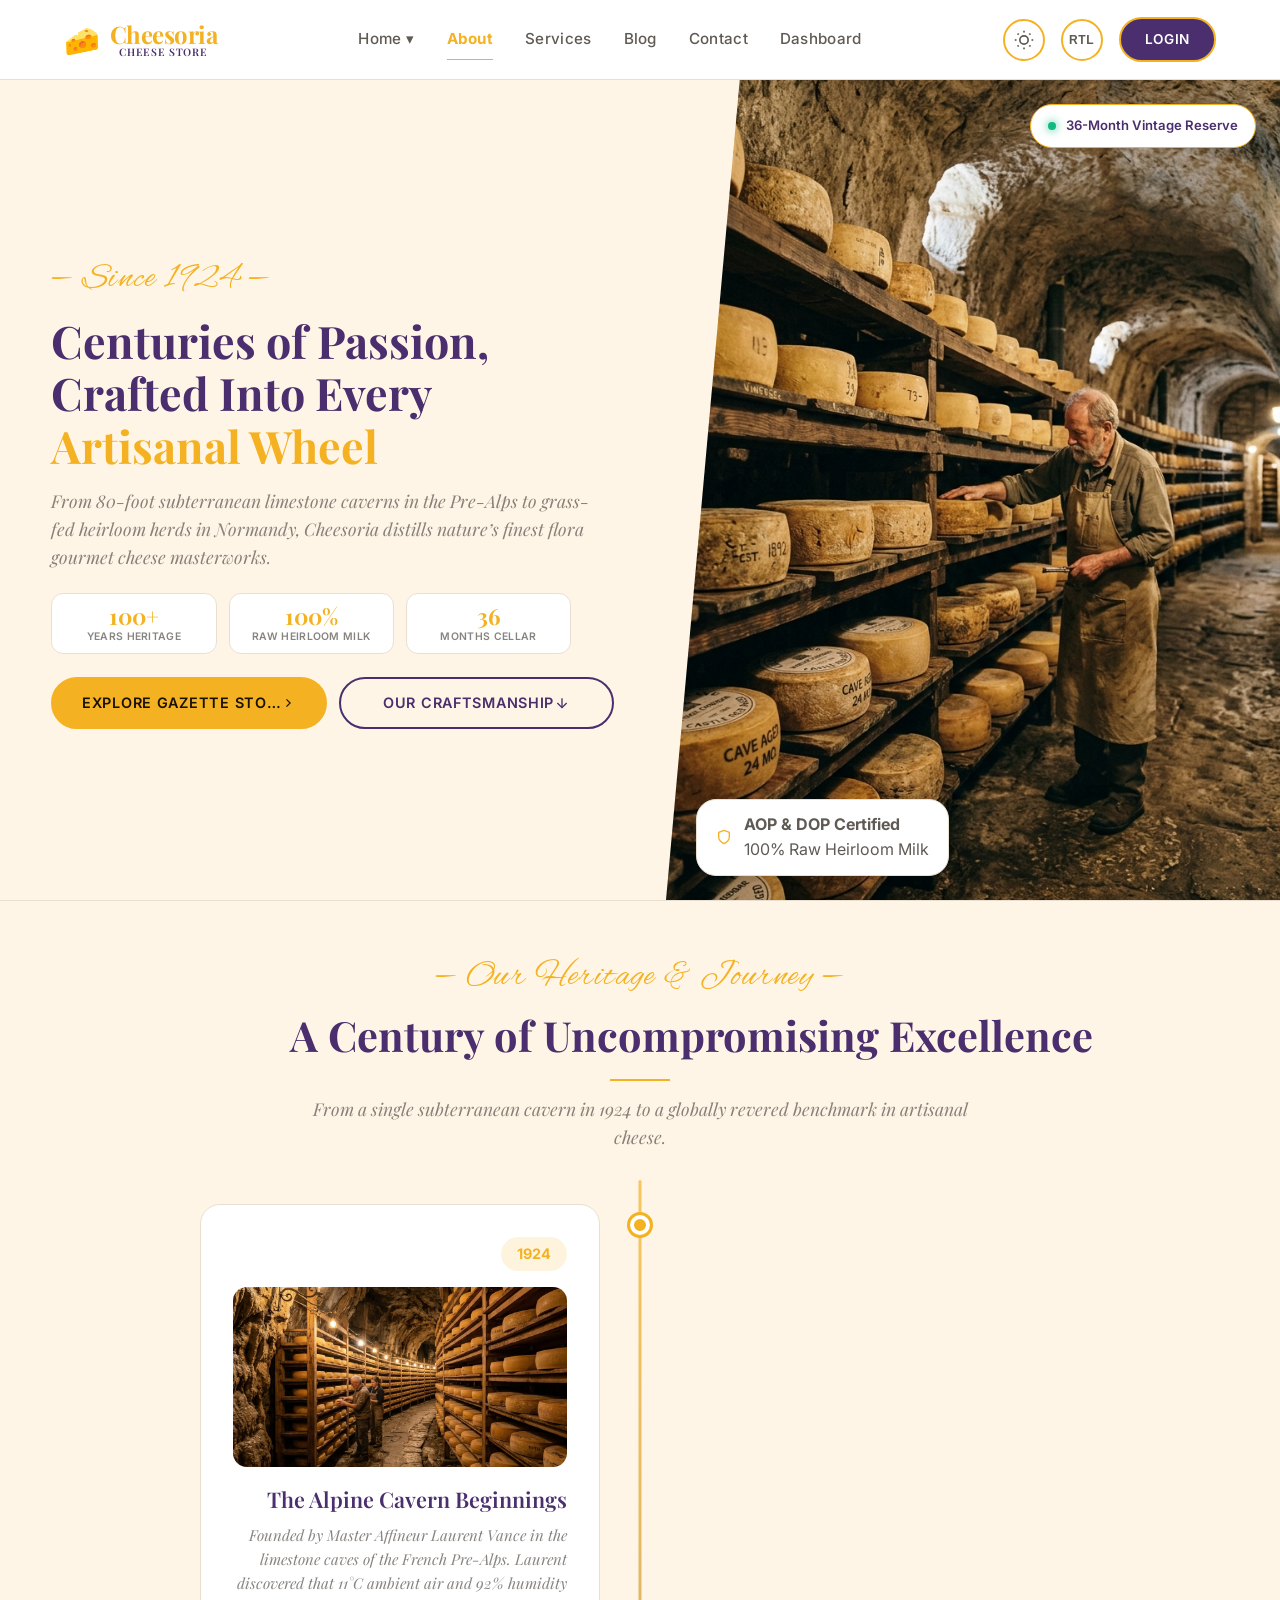
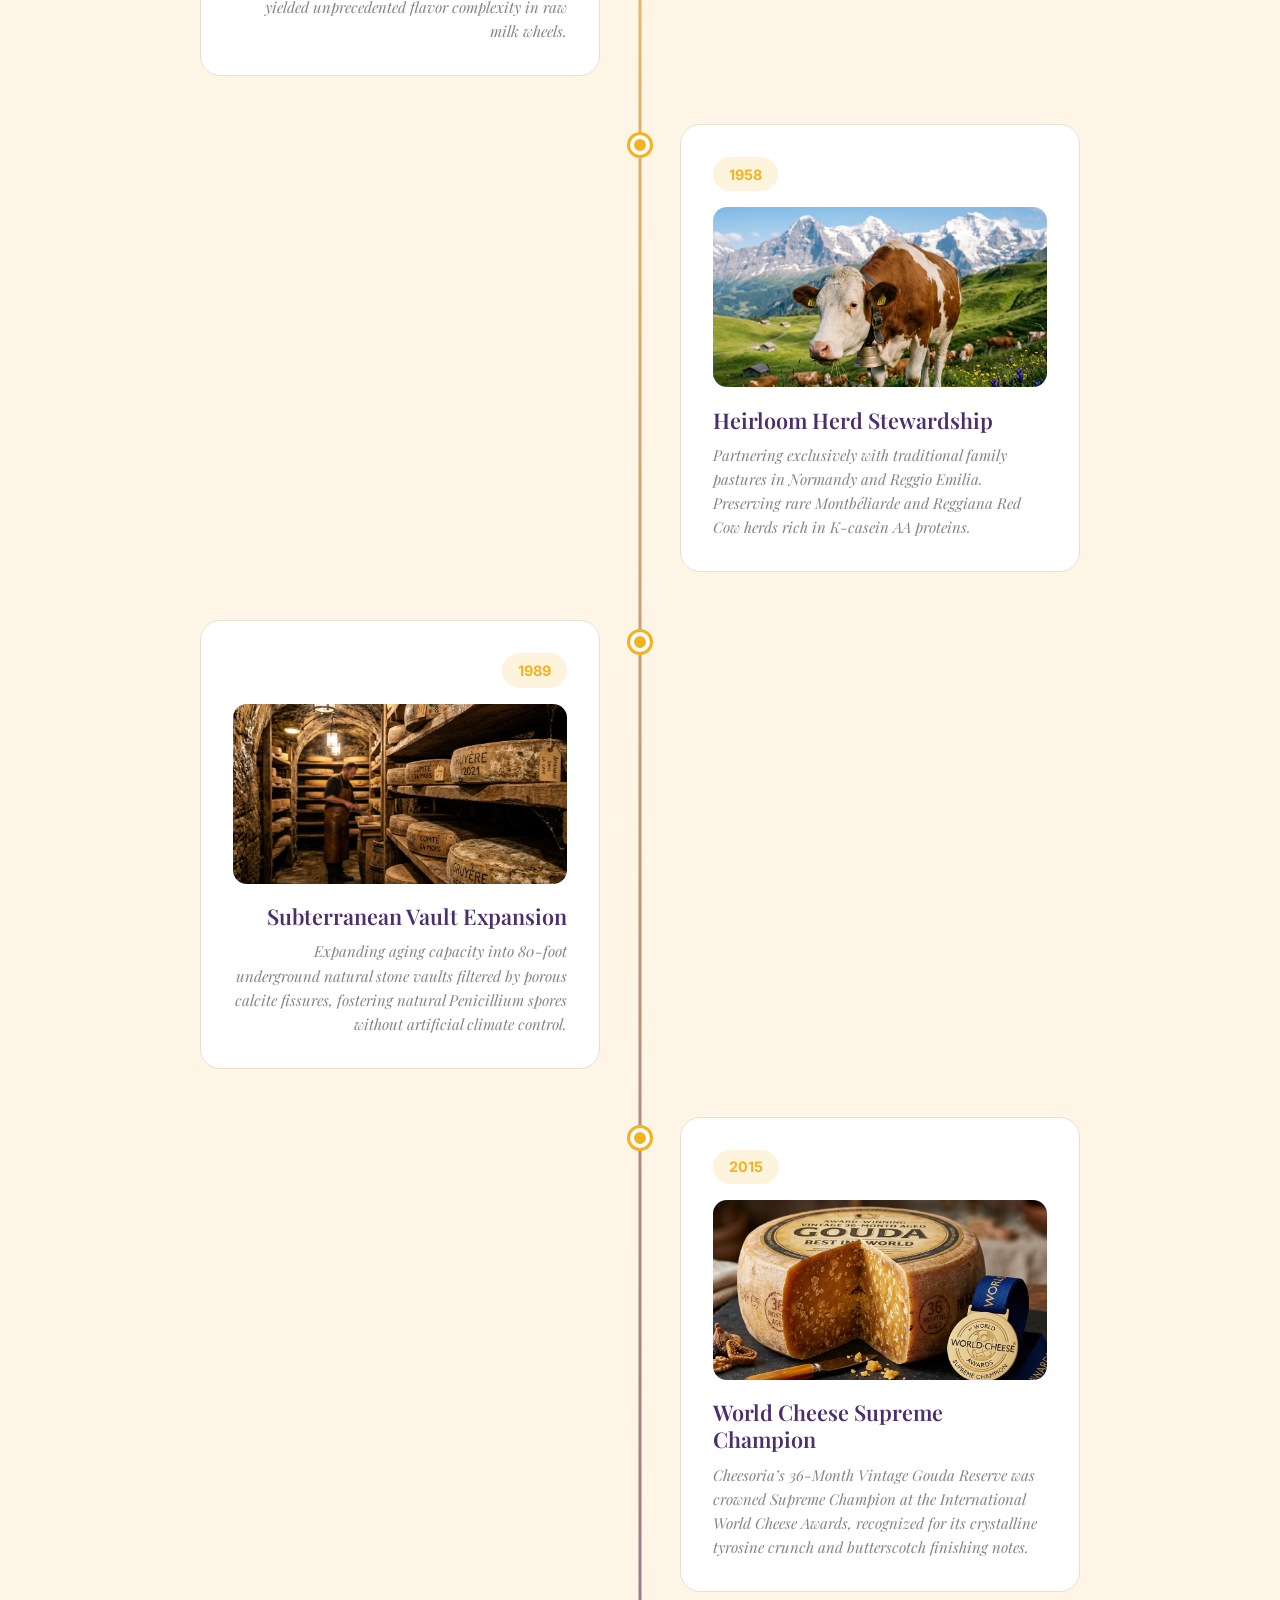
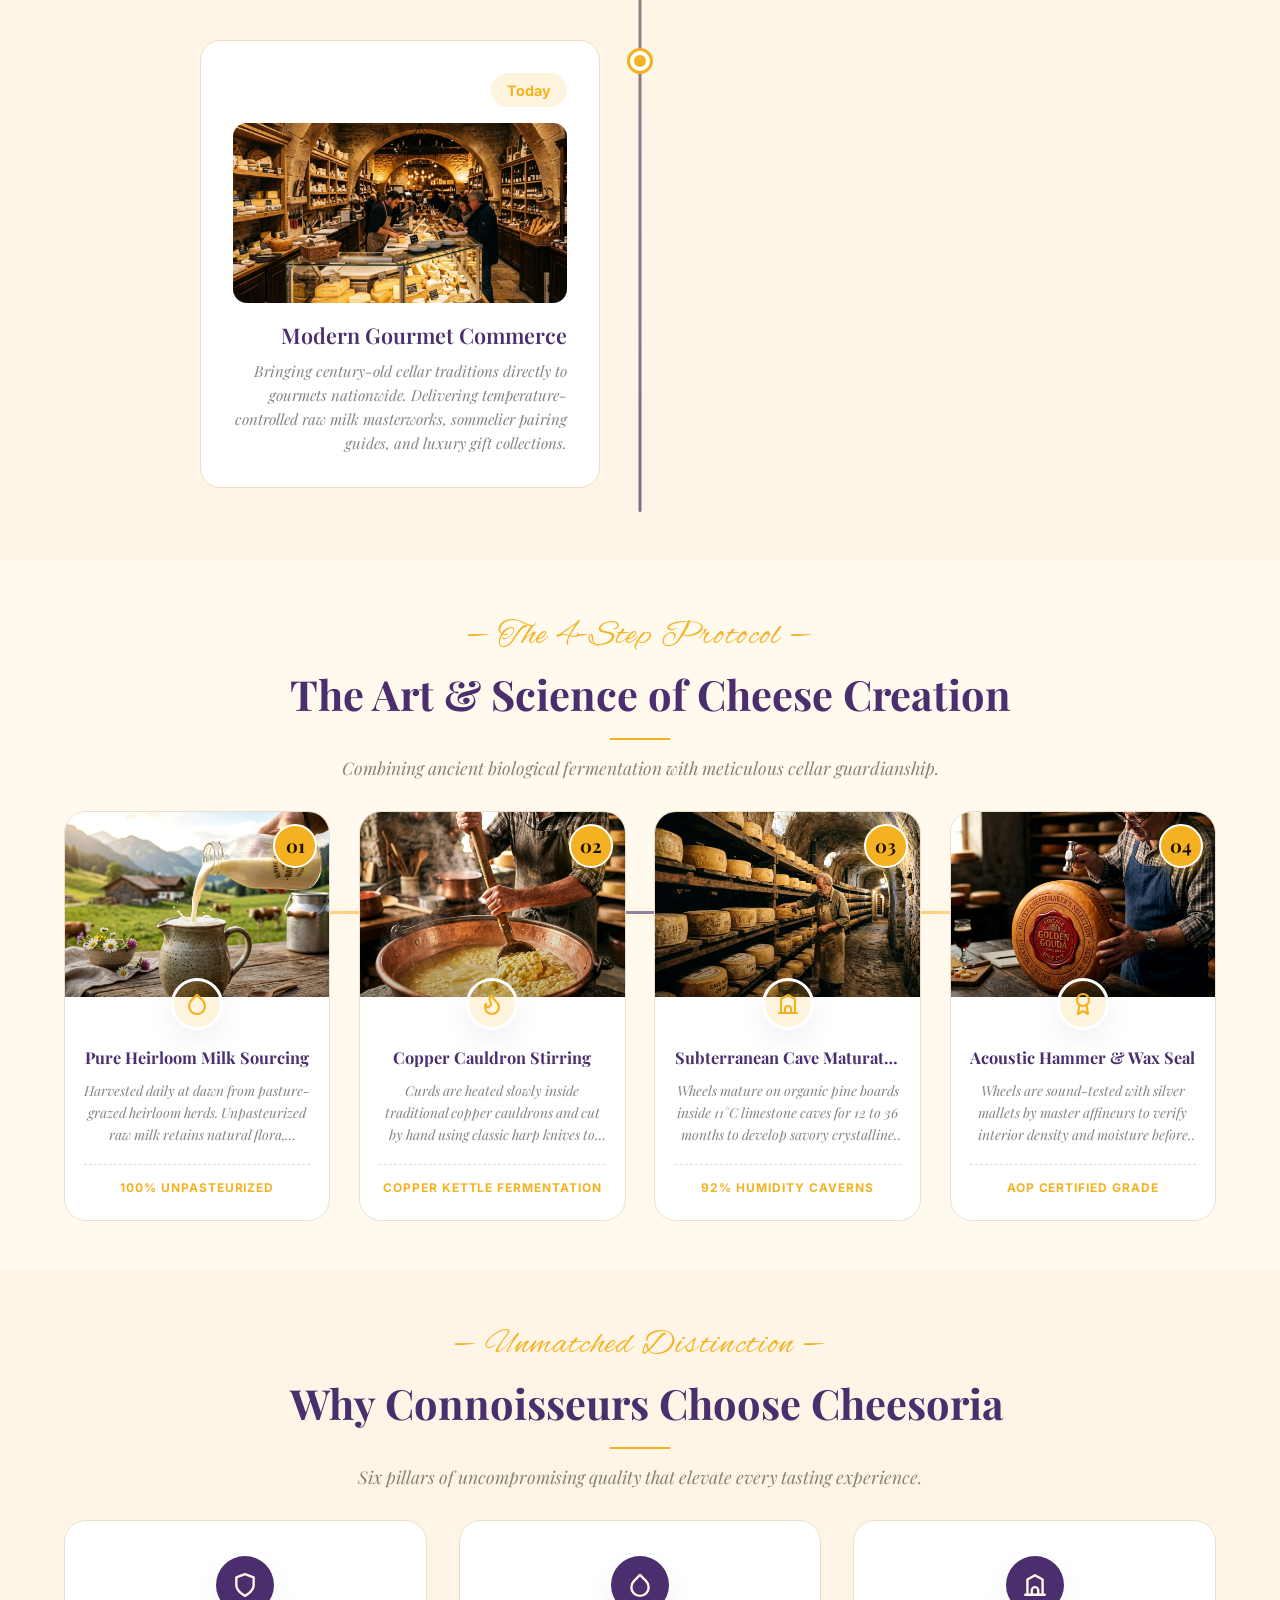
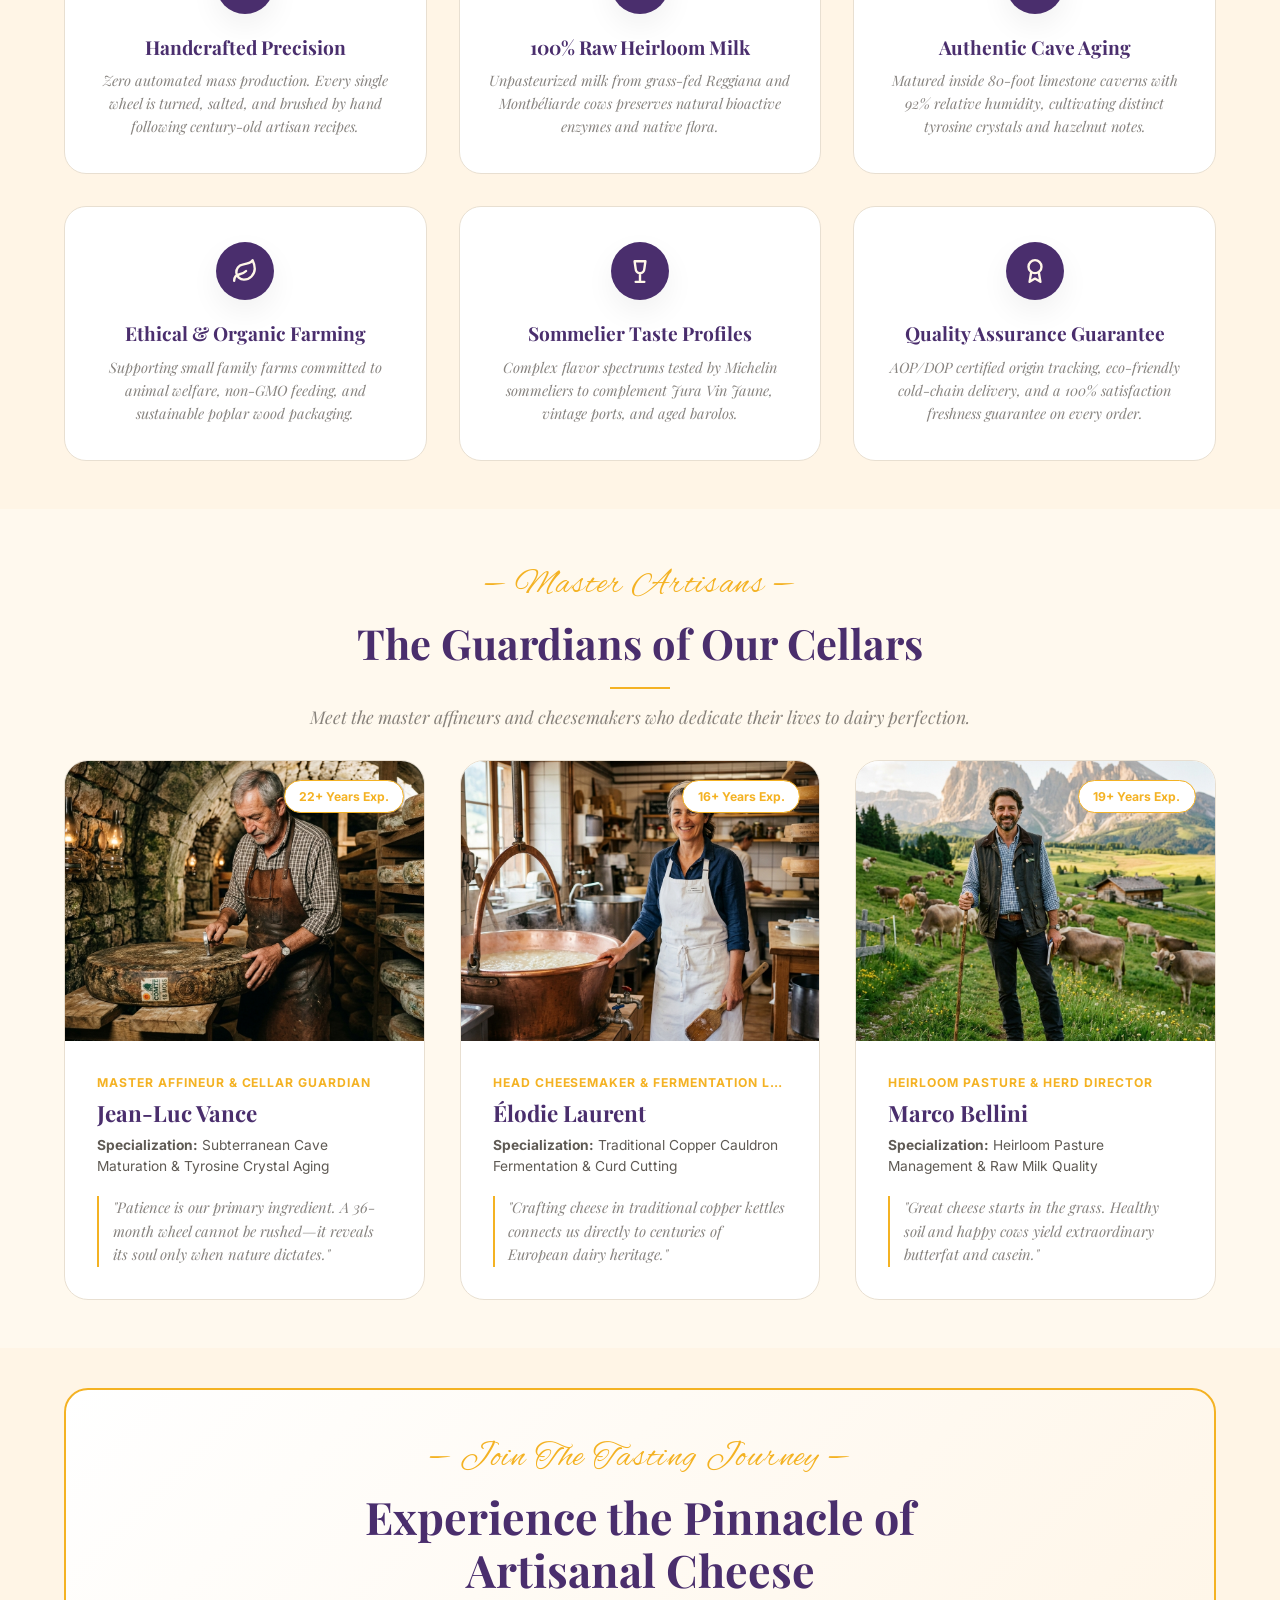
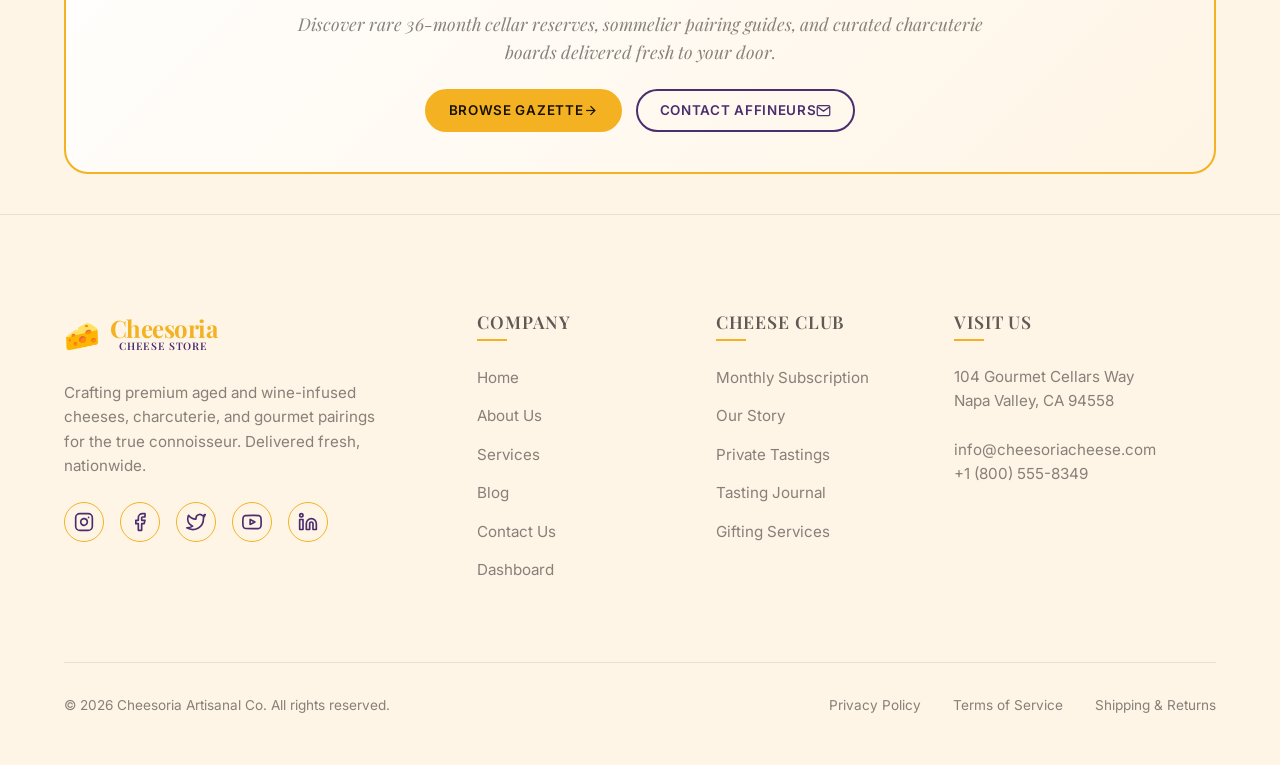
==== about.html @ 55dd82db "update" ====
<!DOCTYPE html>
<html lang="en" dir="ltr" data-theme="light">
<head>
  <meta charset="UTF-8">
  <meta name="viewport" content="width=device-width, initial-scale=1.0">
  <title>About Us | Cheesoria Artisanal Cheese Boutique</title>
  <meta name="description" content="Discover the story, craftsmanship, subterranean cave aging science, and master cheesemakers behind Cheesoria's luxury raw milk cheeses since 1924.">
  
  <!-- Favicon -->
  <link rel="icon" type="image/svg+xml" href="favicon.svg">
  
  <!-- Core Google Fonts -->
  <link rel="preconnect" href="https://fonts.googleapis.com">
  <link rel="preconnect" href="https://fonts.gstatic.com" crossorigin>
  <link href="https://fonts.googleapis.com/css2?family=Alex+Brush&family=Inter:wght@300;400;500;600;700&family=Playfair+Display:ital,wght@0,400;0,600;0,700;1,400&display=swap" rel="stylesheet">
  
  <!-- CSS Stylesheets -->
  <link rel="stylesheet" href="css/global.css?v=29">
  <link rel="stylesheet" href="css/navbar.css?v=29">
  <link rel="stylesheet" href="css/footer.css?v=29">
  <link rel="stylesheet" href="css/index.css?v=29">
  <link rel="stylesheet" href="css/about.css?v=29">
</head>
<body class="about-page-body">

  <!-- Sticky Glassmorphic Navbar Component (Loaded dynamically via js/app.js) -->
  <div id="navbar"></div>

  <main class="about-main-wrapper">

    <!-- ==========================================================================
         SECTION 1: HERO — Split Layout with Slanted Visual Showcase (Matching Blog & Contact Page Slant)
         ========================================================================== -->
    <section id="about-hero" class="about-hero-section">
      <div class="about-hero-grid">

        <!-- Left Side: Content & Brand Story -->
        <div class="about-hero-left scroll-reveal">
          <span class="script-badge">— Since 1924 —</span>
          <h1 class="about-hero-title">
            Centuries of Passion, Crafted Into Every <span class="highlight-gold">Artisanal Wheel</span>
          </h1>
          <p class="about-hero-narrative">
            From 80-foot subterranean limestone caverns in the Pre-Alps to grass-fed heirloom herds in Normandy, Cheesoria distills nature’s finest flora gourmet cheese masterworks.
          </p>

          <!-- Quick Stats Grid -->
          <div class="hero-stats-row">
            <div class="hero-stat-card glass-card">
              <span class="hero-stat-number">100+</span>
              <span class="hero-stat-label">Years Heritage</span>
            </div>
            <div class="hero-stat-card glass-card">
              <span class="hero-stat-number">100%</span>
              <span class="hero-stat-label">Raw Heirloom Milk</span>
            </div>
            <div class="hero-stat-card glass-card">
              <span class="hero-stat-number">36</span>
              <span class="hero-stat-label">Months Cellar</span>
            </div>
          </div>

          <!-- CTA Button Group -->
          <div class="hero-cta-group">
            <a href="blog.html" class="btn btn-primary">
              <span>Explore Gazette Stories</span>
              <svg width="16" height="16" viewBox="0 0 24 24" fill="none" stroke="currentColor" stroke-width="2"><polyline points="9 18 15 12 9 6"/></svg>
            </a>
            <a href="#craftsmanship" class="btn btn-secondary">
              <span>Our Craftsmanship</span>
              <svg width="16" height="16" viewBox="0 0 24 24" fill="none" stroke="currentColor" stroke-width="2"><line x1="12" y1="5" x2="12" y2="19"/><polyline points="19 12 12 19 5 12"/></svg>
            </a>
          </div>
        </div>

        <!-- Right Side: Slanted Visual Showcase (Matching Blog Page Slanted Look) -->
        <div class="about-hero-right scroll-reveal delay-2">
          <div class="slanted-image-wrapper">
            <div class="slanted-image-card">
              <img src="assets/cave_maturation_cellar.png" alt="Subterranean limestone cave maturation cellar" class="hero-children-img">
              <div class="slanted-overlay"></div>
              
              <!-- Floating Glass Badges on Image -->
              <div class="floating-badge badge-top-right glass-card">
                <span class="badge-dot"></span>
                <span>36-Month Vintage Reserve</span>
              </div>

              <div class="floating-badge badge-bottom-left glass-card">
                <span class="badge-icon">
                  <svg width="16" height="16" viewBox="0 0 24 24" fill="none" stroke="var(--primary)" stroke-width="2" stroke-linecap="round" stroke-linejoin="round">
                    <path d="M12 22s8-4 8-10V5l-8-3-8 3v7c0 6 8 10 8 10z"/>
                  </svg>
                </span>
                <div>
                  <strong>AOP &amp; DOP Certified</strong>
                  <p>100% Raw Heirloom Milk</p>
                </div>
              </div>

            </div>
          </div>
        </div>

      </div>
    </section>

    <!-- ==========================================================================
         SECTION 2: OUR STORY — Premium Timeline of Cheesoria's Journey
         ========================================================================== -->
    <section id="our-story" class="our-story-section section-primary-bg">
      <div class="container">
        
        <div class="section-header">
          <span class="badge">— Our Heritage &amp; Journey —</span>
          <h2>A Century of Uncompromising Excellence</h2>
          <p>From a single subterranean cavern in 1924 to a globally revered benchmark in artisanal cheese.</p>
        </div>

        <div class="story-timeline-wrapper">
          <div class="timeline-line"></div>

          <!-- Timeline Milestone 1 -->
          <div class="timeline-item timeline-left">
            <div class="timeline-dot"></div>
            <div class="timeline-card glass-card">
              <div class="timeline-year-badge">1924</div>
              <div class="timeline-img-wrap">
                <img src="assets/cave_maturation_vault.png" alt="1924 Alpine Cavern Beginnings" class="timeline-img">
              </div>
              <h3 class="timeline-title">The Alpine Cavern Beginnings</h3>
              <p class="timeline-desc">
                Founded by Master Affineur Laurent Vance in the limestone caves of the French Pre-Alps. Laurent discovered that 11°C ambient air and 92% humidity yielded unprecedented flavor complexity in raw milk wheels.
              </p>
            </div>
          </div>

          <!-- Timeline Milestone 2 -->
          <div class="timeline-item timeline-right">
            <div class="timeline-dot"></div>
            <div class="timeline-card glass-card">
              <div class="timeline-year-badge">1958</div>
              <div class="timeline-img-wrap">
                <img src="assets/alpine_cows_grazing.png" alt="1958 Heirloom Herd Stewardship" class="timeline-img">
              </div>
              <h3 class="timeline-title">Heirloom Herd Stewardship</h3>
              <p class="timeline-desc">
                Partnering exclusively with traditional family pastures in Normandy and Reggio Emilia. Preserving rare Montbéliarde and Reggiana Red Cow herds rich in K-casein AA proteins.
              </p>
            </div>
          </div>

          <!-- Timeline Milestone 3 -->
          <div class="timeline-item timeline-left">
            <div class="timeline-dot"></div>
            <div class="timeline-card glass-card">
              <div class="timeline-year-badge">1989</div>
              <div class="timeline-img-wrap">
                <img src="assets/new_cellar_vaults.png" alt="1989 Subterranean Vault Expansion" class="timeline-img">
              </div>
              <h3 class="timeline-title">Subterranean Vault Expansion</h3>
              <p class="timeline-desc">
                Expanding aging capacity into 80-foot underground natural stone vaults filtered by porous calcite fissures, fostering natural Penicillium spores without artificial climate control.
              </p>
            </div>
          </div>

          <!-- Timeline Milestone 4 -->
          <div class="timeline-item timeline-right">
            <div class="timeline-dot"></div>
            <div class="timeline-card glass-card">
              <div class="timeline-year-badge">2015</div>
              <div class="timeline-img-wrap">
                <img src="assets/supreme_champion_award_cheese.png" alt="2015 World Cheese Supreme Champion Award" class="timeline-img">
              </div>
              <h3 class="timeline-title">World Cheese Supreme Champion</h3>
              <p class="timeline-desc">
                Cheesoria’s 36-Month Vintage Gouda Reserve was crowned Supreme Champion at the International World Cheese Awards, recognized for its crystalline tyrosine crunch and butterscotch finishing notes.
              </p>
            </div>
          </div>

          <!-- Timeline Milestone 5 -->
          <div class="timeline-item timeline-left">
            <div class="timeline-dot"></div>
            <div class="timeline-card glass-card">
              <div class="timeline-year-badge">Today</div>
              <div class="timeline-img-wrap">
                <img src="assets/luxury_cheese_shop_bg.png" alt="Present Day Modern Gourmet Connoisseur Boutique" class="timeline-img">
              </div>
              <h3 class="timeline-title">Modern Gourmet Commerce</h3>
              <p class="timeline-desc">
                Bringing century-old cellar traditions directly to gourmets nationwide. Delivering temperature-controlled raw milk masterworks, sommelier pairing guides, and luxury gift collections.
              </p>
            </div>
          </div>

        </div>

      </div>
    </section>

    <!-- ==========================================================================
         SECTION 3: OUR CRAFTSMANSHIP — Step-by-Step Cheese-Making Process
         ========================================================================== -->
    <section id="craftsmanship" class="craftsmanship-section section-light-bg">
      <div class="container">

        <div class="section-header">
          <span class="badge">— The 4-Step Protocol —</span>
          <h2>The Art &amp; Science of Cheese Creation</h2>
          <p>Combining ancient biological fermentation with meticulous cellar guardianship.</p>
        </div>

        <div class="craft-pipeline-wrapper">
          <!-- Connecting Protocol Flow Line -->
          <div class="craft-pipeline-line"></div>

          <div class="craft-process-grid">

            <!-- Step 01 -->
            <div class="craft-card glass-card craft-step-1">
              <div class="craft-card-header">
                <div class="craft-img-wrap">
                  <img src="assets/pure_heirloom_milk.png" alt="Pure Heirloom Milk Sourcing" class="craft-card-img">
                  <div class="craft-img-overlay"></div>
                </div>
                <div class="craft-step-badge">
                  <span class="step-num">01</span>
                </div>
              </div>
              <div class="craft-card-body">
                <div class="craft-icon-ring" title="Milk Droplet Sourcing">
                  <svg width="24" height="24" viewBox="0 0 24 24" fill="none" stroke="currentColor" stroke-width="2.2" stroke-linecap="round" stroke-linejoin="round"><path d="M12 2.69l5.66 5.66a8 8 0 1 1-11.31 0z"/></svg>
                </div>
                <h3 class="craft-title">Pure Heirloom Milk Sourcing</h3>
                <p class="craft-desc">
                  Harvested daily at dawn from pasture-grazed heirloom herds. Unpasteurized raw milk retains natural flora, essential minerals, and rich beta-carotene.
                </p>
                <div class="craft-meta-tag">100% Unpasteurized</div>
              </div>
            </div>

            <!-- Step 02 -->
            <div class="craft-card glass-card craft-step-2">
              <div class="craft-card-header">
                <div class="craft-img-wrap">
                  <img src="assets/copper_cauldron_stirring.png" alt="Copper Cauldron Stirring" class="craft-card-img">
                  <div class="craft-img-overlay"></div>
                </div>
                <div class="craft-step-badge">
                  <span class="step-num">02</span>
                </div>
              </div>
              <div class="craft-card-body">
                <div class="craft-icon-ring" title="Copper Cauldron Fermentation">
                  <svg width="24" height="24" viewBox="0 0 24 24" fill="none" stroke="currentColor" stroke-width="2.2" stroke-linecap="round" stroke-linejoin="round"><path d="M8.5 14.5A2.5 2.5 0 0 0 11 12c0-1.38-.5-2-1-3-1.072-2.143-.224-4.054 2-6 .5 2.5 2 4.9 4 6.5 2 1.6 3 3.5 3 5.5a7 7 0 1 1-14 0c0-1.153.433-2.294 1-3a2.5 2.5 0 0 0 2.5 3.5z"/></svg>
                </div>
                <h3 class="craft-title">Copper Cauldron Stirring</h3>
                <p class="craft-desc">
                  Curds are heated slowly inside traditional copper cauldrons and cut by hand using classic harp knives to preserve maximum curd tenderness.
                </p>
                <div class="craft-meta-tag">Copper Kettle Fermentation</div>
              </div>
            </div>

            <!-- Step 03 -->
            <div class="craft-card glass-card craft-step-3">
              <div class="craft-card-header">
                <div class="craft-img-wrap">
                  <img src="assets/cave_maturation_cellar.png" alt="Subterranean Cave Maturation" class="craft-card-img">
                  <div class="craft-img-overlay"></div>
                </div>
                <div class="craft-step-badge">
                  <span class="step-num">03</span>
                </div>
              </div>
              <div class="craft-card-body">
                <div class="craft-icon-ring" title="Limestone Cave Cellar">
                  <svg width="24" height="24" viewBox="0 0 24 24" fill="none" stroke="currentColor" stroke-width="2.2" stroke-linecap="round" stroke-linejoin="round"><path d="M3 21h18M5 21V7l7-4 7 4v14"/><path d="M9 21v-4a3 3 0 0 1 6 0v4"/></svg>
                </div>
                <h3 class="craft-title">Subterranean Cave Maturation</h3>
                <p class="craft-desc">
                  Wheels mature on organic pine boards inside 11°C limestone caves for 12 to 36 months to develop savory crystalline tyrosine crunch.
                </p>
                <div class="craft-meta-tag">92% Humidity Caverns</div>
              </div>
            </div>

            <!-- Step 04 -->
            <div class="craft-card glass-card craft-step-4">
              <div class="craft-card-header">
                <div class="craft-img-wrap">
                  <img src="assets/acoustic_hammer_wax_seal.png" alt="Acoustic Hammer & Wax Seal" class="craft-card-img">
                  <div class="craft-img-overlay"></div>
                </div>
                <div class="craft-step-badge">
                  <span class="step-num">04</span>
                </div>
              </div>
              <div class="craft-card-body">
                <div class="craft-icon-ring" title="Quality Wax Seal Certification">
                  <svg width="24" height="24" viewBox="0 0 24 24" fill="none" stroke="currentColor" stroke-width="2.2" stroke-linecap="round" stroke-linejoin="round"><circle cx="12" cy="8" r="6"/><path d="M15.477 12.89L17 22l-5-3-5 3 1.523-9.11"/></svg>
                </div>
                <h3 class="craft-title">Acoustic Hammer &amp; Wax Seal</h3>
                <p class="craft-desc">
                  Wheels are sound-tested with silver mallets by master affineurs to verify interior density and moisture before official gold stamping.
                </p>
                <div class="craft-meta-tag">AOP Certified Grade</div>
              </div>
            </div>

          </div>
        </div>

      </div>
    </section>

    <!-- ==========================================================================
         SECTION 4: WHY CHOOSE CHEESORIA — 6 Premium Feature Cards Grid
         ========================================================================== -->
    <section id="why-cheesoria" class="why-cheesoria-section section-primary-bg">
      <div class="container">

        <div class="section-header">
          <span class="badge">— Unmatched Distinction —</span>
          <h2>Why Connoisseurs Choose Cheesoria</h2>
          <p>Six pillars of uncompromising quality that elevate every tasting experience.</p>
        </div>

        <div class="features-grid">

          <!-- Feature 1: Handcrafted Precision -->
          <div class="feature-card glass-card">
            <div class="feature-icon-box" title="Handcrafted Precision">
              <svg width="26" height="26" viewBox="0 0 24 24" fill="none" stroke="currentColor" stroke-width="2.2" stroke-linecap="round" stroke-linejoin="round"><path d="M12 22s8-4 8-10V5l-8-3-8 3v7c0 6 8 10 8 10z"/></svg>
            </div>
            <h3 class="feature-title">Handcrafted Precision</h3>
            <p class="feature-desc">
              Zero automated mass production. Every single wheel is turned, salted, and brushed by hand following century-old artisan recipes.
            </p>
          </div>

          <!-- Feature 2: 100% Raw Heirloom Milk -->
          <div class="feature-card glass-card">
            <div class="feature-icon-box" title="100% Raw Heirloom Milk">
              <svg width="26" height="26" viewBox="0 0 24 24" fill="none" stroke="currentColor" stroke-width="2.2" stroke-linecap="round" stroke-linejoin="round"><path d="M12 2.69l5.66 5.66a8 8 0 1 1-11.31 0z"/></svg>
            </div>
            <h3 class="feature-title">100% Raw Heirloom Milk</h3>
            <p class="feature-desc">
              Unpasteurized milk from grass-fed Reggiana and Montbéliarde cows preserves natural bioactive enzymes and native flora.
            </p>
          </div>

          <!-- Feature 3: Authentic Cave Aging -->
          <div class="feature-card glass-card">
            <div class="feature-icon-box" title="Authentic Cave Aging">
              <svg width="26" height="26" viewBox="0 0 24 24" fill="none" stroke="currentColor" stroke-width="2.2" stroke-linecap="round" stroke-linejoin="round"><path d="M3 21h18M5 21V7l7-4 7 4v14"/><path d="M9 21v-4a3 3 0 0 1 6 0v4"/></svg>
            </div>
            <h3 class="feature-title">Authentic Cave Aging</h3>
            <p class="feature-desc">
              Matured inside 80-foot limestone caverns with 92% relative humidity, cultivating distinct tyrosine crystals and hazelnut notes.
            </p>
          </div>

          <!-- Feature 4: Ethical & Organic Farming -->
          <div class="feature-card glass-card">
            <div class="feature-icon-box" title="Ethical & Organic Farming">
              <svg width="26" height="26" viewBox="0 0 24 24" fill="none" stroke="currentColor" stroke-width="2.2" stroke-linecap="round" stroke-linejoin="round"><path d="M11 20A7 7 0 0 1 9.8 6.1C15.5 5 17 4.48 19 2c1 2 2 4.18 2 8 0 5.5-4.78 10-10 10z"/><path d="M2 21c0-3 1.85-5.36 5.08-6C9.5 14.52 12 13 13 12"/></svg>
            </div>
            <h3 class="feature-title">Ethical &amp; Organic Farming</h3>
            <p class="feature-desc">
              Supporting small family farms committed to animal welfare, non-GMO feeding, and sustainable poplar wood packaging.
            </p>
          </div>

          <!-- Feature 5: Sommelier Taste Profiles -->
          <div class="feature-card glass-card">
            <div class="feature-icon-box" title="Sommelier Taste Profiles">
              <svg width="26" height="26" viewBox="0 0 24 24" fill="none" stroke="currentColor" stroke-width="2.2" stroke-linecap="round" stroke-linejoin="round"><path d="M8 22h8M12 15v7M7 3h10l-1 7a4 4 0 0 1-8 0L7 3z"/></svg>
            </div>
            <h3 class="feature-title">Sommelier Taste Profiles</h3>
            <p class="feature-desc">
              Complex flavor spectrums tested by Michelin sommeliers to complement Jura Vin Jaune, vintage ports, and aged barolos.
            </p>
          </div>

          <!-- Feature 6: Quality Assurance Guarantee -->
          <div class="feature-card glass-card">
            <div class="feature-icon-box" title="Quality Assurance Guarantee">
              <svg width="26" height="26" viewBox="0 0 24 24" fill="none" stroke="currentColor" stroke-width="2.2" stroke-linecap="round" stroke-linejoin="round"><circle cx="12" cy="8" r="6"/><path d="M15.477 12.89L17 22l-5-3-5 3 1.523-9.11"/></svg>
            </div>
            <h3 class="feature-title">Quality Assurance Guarantee</h3>
            <p class="feature-desc">
              AOP/DOP certified origin tracking, eco-friendly cold-chain delivery, and a 100% satisfaction freshness guarantee on every order.
            </p>
          </div>

        </div>

      </div>
    </section>

    <!-- ==========================================================================
         SECTION 5: MEET OUR CHEESEMAKERS — Master Artisans Profile Cards
         ========================================================================== -->
    <section id="cheesemakers" class="cheesemakers-section section-light-bg">
      <div class="container">

        <div class="section-header">
          <span class="badge">— Master Artisans —</span>
          <h2>The Guardians of Our Cellars</h2>
          <p>Meet the master affineurs and cheesemakers who dedicate their lives to dairy perfection.</p>
        </div>

        <div class="cheesemakers-grid">

          <!-- Artisan Profile 1 -->
          <div class="cheesemaker-card glass-card">
            <div class="cheesemaker-img-wrap">
              <img src="assets/artisan_master_affineur.png" alt="Jean-Luc Vance Master Affineur" class="cheesemaker-img">
              <span class="experience-badge">22+ Years Exp.</span>
            </div>
            <div class="cheesemaker-info">
              <span class="cheesemaker-role">Master Affineur &amp; Cellar Guardian</span>
              <h3 class="cheesemaker-name">Jean-Luc Vance</h3>
              <p class="cheesemaker-spec">
                <strong>Specialization:</strong> Subterranean Cave Maturation &amp; Tyrosine Crystal Aging
              </p>
              <blockquote class="cheesemaker-quote">
                "Patience is our primary ingredient. A 36-month wheel cannot be rushed—it reveals its soul only when nature dictates."
              </blockquote>
            </div>
          </div>

          <!-- Artisan Profile 2 -->
          <div class="cheesemaker-card glass-card">
            <div class="cheesemaker-img-wrap">
              <img src="assets/artisan_female_cheesemaker.png" alt="Élodie Laurent Head Cheesemaker" class="cheesemaker-img">
              <span class="experience-badge">16+ Years Exp.</span>
            </div>
            <div class="cheesemaker-info">
              <span class="cheesemaker-role">Head Cheesemaker &amp; Fermentation Lead</span>
              <h3 class="cheesemaker-name">Élodie Laurent</h3>
              <p class="cheesemaker-spec">
                <strong>Specialization:</strong> Traditional Copper Cauldron Fermentation &amp; Curd Cutting
              </p>
              <blockquote class="cheesemaker-quote">
                "Crafting cheese in traditional copper kettles connects us directly to centuries of European dairy heritage."
              </blockquote>
            </div>
          </div>

          <!-- Artisan Profile 3 -->
          <div class="cheesemaker-card glass-card">
            <div class="cheesemaker-img-wrap">
              <img src="assets/artisan_herd_pasture_director.png" alt="Marco Bellini Herd & Pasture Director" class="cheesemaker-img">
              <span class="experience-badge">19+ Years Exp.</span>
            </div>
            <div class="cheesemaker-info">
              <span class="cheesemaker-role">Heirloom Pasture &amp; Herd Director</span>
              <h3 class="cheesemaker-name">Marco Bellini</h3>
              <p class="cheesemaker-spec">
                <strong>Specialization:</strong> Heirloom Pasture Management &amp; Raw Milk Quality
              </p>
              <blockquote class="cheesemaker-quote">
                "Great cheese starts in the grass. Healthy soil and happy cows yield extraordinary butterfat and casein."
              </blockquote>
            </div>
          </div>

        </div>

      </div>
    </section>

    <!-- ==========================================================================
         SECTION 6: CALL-TO-ACTION BANNER — Join The Tasting Journey
         ========================================================================== -->
    <section id="our-promise-cta" class="promise-cta-section section-primary-bg">
      <div class="container">

        <!-- Luxurious CTA Glass Banner -->
        <div class="cta-glass-banner glass-card">
          <div class="cta-banner-content">
            <span class="script-badge">— Join The Tasting Journey —</span>
            <h2 class="cta-banner-title">Experience the Pinnacle of Artisanal Cheese</h2>
            <p class="cta-banner-desc">
              Discover rare 36-month cellar reserves, sommelier pairing guides, and curated charcuterie boards delivered fresh to your door.
            </p>
            <div class="cta-banner-buttons">
              <a href="blog.html" class="btn btn-primary">
                <span>Browse Gazette</span>
                <svg width="15" height="15" viewBox="0 0 24 24" fill="none" stroke="currentColor" stroke-width="2"><line x1="5" y1="12" x2="19" y2="12"/><polyline points="12 5 19 12 12 19"/></svg>
              </a>
              <a href="contact.html" class="btn btn-secondary">
                <span>Contact Affineurs</span>
                <svg width="15" height="15" viewBox="0 0 24 24" fill="none" stroke="currentColor" stroke-width="2"><path d="M4 4h16c1.1 0 2 .9 2 2v12c0 1.1-.9 2-2 2H4c-1.1 0-2-.9-2-2V6c0-1.1.9-2 2-2z"/><polyline points="22,6 12,13 2,6"/></svg>
              </a>
            </div>
          </div>
        </div>

      </div>
    </section>

  </main>

  <!-- Sticky Footer Component (Loaded dynamically via js/app.js) -->
  <div id="footer"></div>

  <!-- Core JavaScript Assets -->
  <script src="js/app.js"></script>
</body>
</html>
---- css/global.css ----
@import url('https://fonts.googleapis.com/css2?family=Alex+Brush&family=Inter:wght@300;400;500;600;700&family=Playfair+Display:ital,wght@0,400;0,600;0,700;1,400&display=swap');

:root {
  color-scheme: light dark;
  /* Age & Infused Color Palette (Exactly two brand colors: Gold & Purple) */
  --primary: #F4B223;
  --secondary: #4A2E6D;

  --primary-hover: light-dark(#E59E10, #FFC63A);
  --secondary-hover: light-dark(#5D3A86, #6A4398);

  /* Alternating Background Colors (Warm Ivory / Charcoal / Soft Cream / Dark Brown) */
  --bg-light-theme: light-dark(#FFF9EE, #171411);
  --bg-primary-theme: light-dark(#FFF5E6, #1E1A17);
  
  /* Text, headings, and borders */
  --text-main: light-dark(#5F5A54, #D3CBC2);
  --heading-color: light-dark(var(--secondary), #FFF7E8);
  --text-muted: light-dark(rgba(95, 90, 84, 0.75), rgba(211, 203, 194, 0.75));
  --border-color: light-dark(#E8DFD1, #3B322A);
  
  /* Glassmorphism/Card elements (Pure White / Espresso / Card Border) */
  --glass-bg: light-dark(#FFFFFF, #28211C);
  --glass-border: light-dark(#E8DFD1, #3B322A);
  --glass-blur: blur(12px);

  /* Shadows */
  --shadow-sm: 0 4px 12px rgba(0, 0, 0, 0.03);
  --shadow-md: 0 12px 30px rgba(0, 0, 0, 0.06);
  --shadow-lg: 0 20px 50px rgba(0, 0, 0, 0.12);
  
  /* Smooth timings */
  --transition-smooth: all 0.5s cubic-bezier(0.16, 1, 0.3, 1);
  --transition-fast: all 0.25s ease;
  
  /* Dimensions */
  --navbar-height: 80px;
  --container-max-width: 1200px;
}

/* Base resets & layout */
* {
  box-sizing: border-box;
  margin: 0;
  padding: 0;
}

html {
  scroll-behavior: smooth;
  font-size: 16px;
  /* Support custom scrollbar color & width */
  scrollbar-color: var(--primary) var(--bg-primary-theme);
  scrollbar-width: thin;
}

body {
  font-family: 'Inter', sans-serif;
  color: var(--text-main);
  background-color: var(--bg-light-theme);
  line-height: 1.6;
  overflow-x: hidden;
  text-rendering: optimizeLegibility;
  -webkit-font-smoothing: antialiased;
}

/* RTL Helpers */
html[dir="rtl"] {
  direction: rtl;
}

/* Typography styling */
h1, h2, h3, h4, h5, h6 {
  font-family: 'Playfair Display', serif;
  font-weight: 600;
  line-height: 1.25;
  color: var(--heading-color);
}

a {
  color: inherit;
  text-decoration: none;
  transition: var(--transition-fast);
}

img {
  max-width: 100%;
  height: auto;
  display: block;
}

/* Global Grid Container */
.container {
  width: 90%;
  max-width: var(--container-max-width);
  margin-inline: auto;
  position: relative;
}

/* Alternating Section Types */
section {
  padding: 4rem 0;
  position: relative;
  overflow: hidden;
}

.section-primary-bg {
  background-color: var(--bg-primary-theme);
}

.section-light-bg {
  background-color: var(--bg-light-theme);
}

/* Luxury buttons and badges */
.btn {
  display: inline-flex;
  align-items: center;
  justify-content: center;
  padding: 0.78rem 1.8rem;
  font-family: 'Inter', sans-serif;
  font-weight: 600;
  font-size: 0.9rem;
  letter-spacing: 0.02em;
  text-transform: none;
  border-radius: 8px;
  border: 2px solid transparent;
  cursor: pointer;
  transition: all 0.3s cubic-bezier(0.16, 1, 0.3, 1);
  position: relative;
  white-space: nowrap;
}

/* Gold filled — matches mockup primary CTA */
.btn-primary {
  background-color: var(--primary);
  color: #1a1200;
  border-color: var(--primary);
}

.btn-primary:hover {
  background-color: var(--primary-hover);
  border-color: var(--primary-hover);
  transform: translateY(-2px);
  box-shadow: 0 6px 20px rgba(244, 178, 35, 0.35);
}

/* Purple outline — matches mockup "Learn More" secondary CTA */
.btn-secondary {
  background-color: transparent;
  color: light-dark(var(--secondary), #ffffff);
  border-color: light-dark(var(--secondary), rgba(255,255,255,0.5));
}

.btn-secondary:hover {
  background-color: light-dark(var(--secondary), rgba(255,255,255,0.1));
  color: light-dark(#ffffff, #ffffff);
  border-color: light-dark(var(--secondary), rgba(255,255,255,0.8));
  transform: translateY(-2px);
  box-shadow: 0 6px 20px light-dark(rgba(74,46,109,0.25), rgba(255,255,255,0.1));
}

/* Small button variant */
.btn-sm {
  padding: 0.55rem 1.2rem;
  font-size: 0.82rem;
}

.badge {
  display: inline-block;
  padding: 0.4rem 1rem;
  font-size: 0.75rem;
  font-weight: 600;
  text-transform: uppercase;
  letter-spacing: 0.1em;
  color: var(--secondary);
  border: 1px solid var(--secondary);
  margin-bottom: 1.5rem;
}

/* Title Header Block */
.section-header {
  text-align: center;
  max-width: 700px;
  margin-inline: auto;
  margin-bottom: 5rem;
}

.section-header h2 {
  font-size: 2.8rem;
  margin-bottom: 1.2rem;
  position: relative;
}

.section-header h2::after {
  content: '';
  display: block;
  width: 60px;
  height: 2px;
  background-color: var(--primary);
  margin: 1.2rem auto 0;
}

.section-header p {
  font-size: 1.1rem;
  color: var(--text-muted);
  font-family: 'Playfair Display', serif;
  font-style: italic;
}

/* Glass Card styling */
.glass-card {
  background: var(--glass-bg);
  border: 1px solid var(--glass-border);
  backdrop-filter: var(--glass-blur);
  -webkit-backdrop-filter: var(--glass-blur);
  padding: 2.5rem;
  transition: var(--transition-smooth);
  border-radius: 16px;
}

.glass-card:hover {
  transform: translateY(-8px);
  border-color: var(--primary);
  box-shadow: var(--shadow-lg);
}

/* Media Query System */
/* MOBILE (< 640px) */
@media (max-width: 639.98px) {
  section {
    padding: 4rem 0;
  }
  
  .section-header h2 {
    font-size: 2rem;
  }
  
  .btn {
    padding: 0.8rem 1.8rem;
    font-size: 0.85rem;
  }
}

/* TABLET (640px - 1024px) */
@media (min-width: 640px) and (max-width: 1023.98px) {
  section {
    padding: 5rem 0;
  }
  
  .section-header h2 {
    font-size: 2.4rem;
  }
}

/* DESKTOP (1024px - 1280px) */
@media (min-width: 1024px) and (max-width: 1279.98px) {
  section {
    padding: 7rem 0;
  }
  
  .section-header h2 {
    font-size: 2.6rem;
  }
}

/* LARGE (> 1280px) */
@media (min-width: 1280px) {
  .container {
    max-width: 1320px;
  }
}

/* Scroll reveal states */
.scroll-reveal {
  opacity: 0;
  transform: translateY(40px);
  transition: opacity 1s cubic-bezier(0.16, 1, 0.3, 1), transform 1s cubic-bezier(0.16, 1, 0.3, 1);
  will-change: transform, opacity;
}

.scroll-reveal.revealed {
  opacity: 1;
  transform: translateY(0);
}

/* Instant visibility for hero sections on initial page render */
.hero-section .scroll-reveal,
.about-hero-section .scroll-reveal,
.blog-hero-section .scroll-reveal,
.contact-hero-section .scroll-reveal {
  opacity: 1 !important;
  transform: translateY(0) !important;
}

.delay-1 { transition-delay: 0.15s; }
.delay-2 { transition-delay: 0.3s; }
.delay-3 { transition-delay: 0.45s; }
.delay-4 { transition-delay: 0.6s; }

/* Micro-animations */
@keyframes float {
  0% { transform: translateY(0px) rotate(0deg); }
  50% { transform: translateY(-10px) rotate(2deg); }
  100% { transform: translateY(0px) rotate(0deg); }
}

.float-decor {
  animation: float 6s ease-in-out infinite;
}
---- css/navbar.css ----
#navbar {
  display: block;
  position: sticky;
  top: 0;
  z-index: 1000;
  width: 100%;
}

.navbar-header {
  background: var(--glass-bg);
  border-bottom: 1px solid var(--glass-border);
  backdrop-filter: var(--glass-blur);
  -webkit-backdrop-filter: var(--glass-blur);
  height: var(--navbar-height);
  transition: var(--transition-smooth);
  display: flex;
  align-items: center;
}

.navbar-container {
  width: 90%;
  max-width: var(--container-max-width);
  margin: 0 auto;
  display: flex;
  align-items: center;
  justify-content: space-between;
}

/* Logo */
.navbar-logo {
  display: flex;
  align-items: center;
  gap: 0.6rem;
  font-family: 'Playfair Display', serif;
  font-weight: 700;
  font-size: 1.6rem;
  color: var(--text-main);
}

.logo-emoji {
  font-size: 1.8rem;
}

.logo-text-group {
  display: flex;
  flex-direction: column;
  line-height: 1.1;
  align-items: center;
}

.logo-name {
  letter-spacing: -0.02em;
  font-weight: 700;
  font-size: 1.5rem;
  color: var(--primary); /* Gold in both modes */
}

.logo-subtitle {
  font-size: 0.65rem;
  font-weight: 600;
  letter-spacing: 0.08em;
  color: var(--secondary); /* Secondary in light mode */
  text-transform: uppercase;
  text-align: center;
}

html[data-theme="dark"] .logo-subtitle {
  color: var(--primary); /* Primary in dark mode */
}

/* Menu List */
.navbar-menu {
  display: flex;
  align-items: center;
}

.menu-list {
  display: flex;
  list-style: none;
  gap: 2rem;
  align-items: center;
}

.menu-item {
  position: relative;
}

.menu-link {
  font-size: 0.95rem;
  font-weight: 500;
  color: var(--text-main);
  padding: 0.5rem 0;
  letter-spacing: 0.02em;
  position: relative;
  display: flex;
  align-items: center;
  gap: 0.3rem;
}

.menu-link::after {
  content: '';
  position: absolute;
  bottom: 0;
  left: 0;
  width: 100%;
  height: 1px;
  background-color: var(--primary);
  transform: scaleX(0);
  transform-origin: right;
  transition: transform 0.4s cubic-bezier(0.16, 1, 0.3, 1);
}

.menu-link:hover::after {
  transform: scaleX(1);
  transform-origin: left;
}

/* Dropdown Menu */
.menu-item.dropdown .dropdown-menu {
  position: absolute;
  top: 100%;
  left: 50%;
  transform: translateX(-50%) translateY(15px);
  background: var(--glass-bg);
  border: 1px solid var(--glass-border);
  backdrop-filter: var(--glass-blur);
  -webkit-backdrop-filter: var(--glass-blur);
  list-style: none;
  min-width: 220px;
  opacity: 0;
  visibility: hidden;
  transition: var(--transition-smooth);
  padding: 0.8rem 0;
  box-shadow: var(--shadow-lg);
  border-radius: 12px;
  z-index: 100;
}

.menu-item.dropdown:hover .dropdown-menu {
  opacity: 1;
  visibility: visible;
  transform: translateX(-50%) translateY(0);
}

.dropdown-link {
  display: block;
  padding: 0.6rem 1.5rem;
  font-size: 0.9rem;
  color: var(--text-main);
  transition: var(--transition-fast);
}

.dropdown-link:hover {
  background: color-mix(in srgb, var(--primary) 10%, transparent);
  color: var(--secondary);
  padding-left: 1.8rem;
}

/* Dark mode visibility fixes for dropdown */
html[data-theme="dark"] .menu-item.dropdown .dropdown-menu {
  background: #1a1a1a;
  border-color: #333;
}

html[data-theme="dark"] .dropdown-link {
  color: #ffffff;
}

html[data-theme="dark"] .dropdown-link:hover {
  color: var(--primary);
  background: rgba(244, 178, 35, 0.1);
}

/* Actions */
.navbar-actions {
  display: flex;
  align-items: center;
  gap: 1rem;
}

.nav-icon-btn {
  background: transparent;
  border: 2px solid var(--primary);
  border-radius: 50px;
  color: var(--text-main);
  width: 42px;
  height: 42px;
  display: flex;
  align-items: center;
  justify-content: center;
  cursor: pointer;
  transition: var(--transition-fast);
}

.nav-icon-btn:hover {
  background: var(--primary);
  color: #1a1200;
  transform: scale(1.05);
}

.nav-icon-btn.text-btn {
  font-weight: 700;
  font-size: 0.75rem;
  letter-spacing: 0.05em;
}

.sun-icon {
  display: block;
}
.moon-icon {
  display: none;
}

html[data-theme="dark"] .sun-icon {
  display: none;
}
html[data-theme="dark"] .moon-icon {
  display: block;
}

.btn-nav-login {
  background: var(--secondary);
  color: #ffffff;
  border: 2px solid var(--primary);
  border-radius: 50px;
  padding: 0.6rem 1.5rem;
  font-size: 0.85rem;
  text-transform: uppercase;
  font-weight: 600;
  letter-spacing: 0.05em;
  cursor: pointer;
  transition: var(--transition-smooth);
  text-decoration: none;
  display: inline-flex;
  align-items: center;
  justify-content: center;
}

.btn-nav-login:hover {
  background: var(--primary);
  color: #1a1200;
}

/* Mobile Toggle */
.mobile-menu-hamburger {
  display: none;
  flex-direction: column;
  justify-content: space-between;
  width: 24px;
  height: 18px;
  background: transparent;
  border: none;
  cursor: pointer;
  z-index: 1001;
}

.hamburger-bar {
  width: 100%;
  height: 2px;
  background-color: var(--text-main);
  transition: var(--transition-fast);
}

/* Drawer Overlay */
.drawer-overlay {
  position: fixed;
  top: 0;
  left: 0;
  width: 100%;
  height: 100%;
  background: rgba(0, 0, 0, 0.45);
  backdrop-filter: blur(4px);
  opacity: 0;
  visibility: hidden;
  transition: var(--transition-fast);
  z-index: 1002;
}

.drawer-overlay.active {
  opacity: 1;
  visibility: visible;
}

/* Mobile Drawer */
.mobile-navigation-drawer {
  position: fixed;
  top: 0;
  right: -320px;
  width: 300px;
  height: 100%;
  background: var(--bg-light-theme);
  border-left: 1px solid var(--border-color);
  z-index: 1003;
  display: flex;
  flex-direction: column;
  padding: 2rem;
  transition: transform 0.4s cubic-bezier(0.16, 1, 0.3, 1);
}

.mobile-navigation-drawer.active {
  transform: translateX(-320px);
}

html[dir="rtl"] .mobile-navigation-drawer {
  right: auto;
  left: -320px;
  border-left: none;
  border-right: 1px solid var(--border-color);
}

html[dir="rtl"] .mobile-navigation-drawer.active {
  transform: translateX(320px);
}

.drawer-header {
  display: flex;
  align-items: center;
  justify-content: space-between;
  margin-bottom: 3rem;
}

.drawer-close {
  background: transparent;
  border: none;
  font-size: 2.2rem;
  color: var(--text-main);
  cursor: pointer;
  line-height: 1;
}

.drawer-nav {
  flex: 1;
}

.drawer-menu-list {
  display: flex;
  flex-direction: column;
  list-style: none;
  gap: 1.5rem;
}

.drawer-link {
  font-size: 1.2rem;
  font-family: 'Playfair Display', serif;
  font-weight: 600;
  color: var(--text-main);
}

.drawer-link:hover {
  color: var(--primary);
}

/* Active Navigation Link Highlighting across all media queries & themes */
.menu-link.active {
  color: var(--primary) !important;
  font-weight: 700;
}

.menu-link.active::after {
  transform: scaleX(1) !important;
  transform-origin: left !important;
  background-color: var(--primary) !important;
}

.dropdown-link.active {
  color: var(--primary) !important;
  font-weight: 700;
  background: color-mix(in srgb, var(--primary) 18%, transparent);
  border-left: 3px solid var(--primary);
  padding-left: 1.8rem;
}

.drawer-link.active {
  color: var(--primary) !important;
  font-weight: 700;
  background: color-mix(in srgb, var(--primary) 15%, transparent);
  padding: 0.5rem 1rem;
  border-radius: 8px;
  border-left: 3px solid var(--primary);
  display: block;
}

html[dir="rtl"] .drawer-link.active {
  border-left: none;
  border-right: 3px solid var(--primary);
}

.btn-nav-login.active {
  background: var(--primary) !important;
  color: #1a1200 !important;
  border-color: var(--primary) !important;
  box-shadow: 0 4px 15px rgba(244, 178, 35, 0.4);
}

/* Dark Mode Active State Fixes */
html[data-theme="dark"] .menu-link.active {
  color: var(--primary) !important;
}

html[data-theme="dark"] .dropdown-link.active {
  color: var(--primary) !important;
  background: rgba(244, 178, 35, 0.2);
}

html[data-theme="dark"] .drawer-link.active {
  color: var(--primary) !important;
  background: rgba(244, 178, 35, 0.2);
}

/* Responsive Rules */
/* Desktop and Large Breakpoint */
@media (max-width: 1023.98px) {
  .navbar-menu {
    display: none;
  }
  
  .btn-nav-login {
    display: none;
  }
  
  .mobile-menu-hamburger {
    display: flex;
  }
}

/* RTL Layout shifts */
html[dir="rtl"] .menu-item.dropdown .dropdown-menu {
  left: auto;
  right: 50%;
  transform: translateX(50%) translateY(15px);
}

html[dir="rtl"] .menu-item.dropdown:hover .dropdown-menu {
  transform: translateX(50%) translateY(0);
}

html[dir="rtl"] .dropdown-link:hover {
  padding-left: 1.5rem;
  padding-right: 1.8rem;
}
---- css/footer.css ----
.footer-section {
  background-color: var(--bg-primary-theme);
  border-top: 1px solid var(--border-color);
  padding: 6rem 0 3rem 0;
  transition: var(--transition-smooth);
}

.footer-container {
  width: 90%;
  max-width: var(--container-max-width);
  margin: 0 auto;
  display: grid;
  grid-template-columns: 2fr 1fr 1fr 1.5fr;
  gap: 4rem;
  margin-bottom: 5rem;
}

.footer-col {
  display: flex;
  flex-direction: column;
  gap: 1.5rem;
}

/* Brand Column */
.footer-logo {
  display: flex;
  align-items: center;
  gap: 0.6rem;
  font-family: 'Playfair Display', serif;
  font-weight: 700;
  font-size: 1.6rem;
  color: var(--text-main);
}

.brand-desc {
  color: var(--text-muted);
  font-size: 0.95rem;
  line-height: 1.6;
  max-width: 320px;
}

.social-links {
  display: flex;
  gap: 1rem;
}

.social-link {
  width: 40px;
  height: 40px;
  border: 1px solid light-dark(var(--primary), var(--border-color));
  border-radius: 50%;
  display: flex;
  align-items: center;
  justify-content: center;
  color: light-dark(var(--secondary), var(--primary));
  transition: var(--transition-fast);
}

.social-link:hover {
  background-color: var(--secondary);
  border-color: var(--secondary);
  color: #ffffff;
  transform: translateY(-2px);
}

/* Column Details */
.footer-title {
  font-size: 1.1rem;
  font-weight: 600;
  letter-spacing: 0.05em;
  text-transform: uppercase;
  color: var(--text-main);
  position: relative;
  padding-bottom: 0.5rem;
}

.footer-title::after {
  content: '';
  position: absolute;
  bottom: 0;
  left: 0;
  width: 30px;
  height: 2px;
  background-color: var(--primary);
}

html[dir="rtl"] .footer-title::after {
  left: auto;
  right: 0;
}

.footer-links {
  list-style: none;
  display: flex;
  flex-direction: column;
  gap: 0.8rem;
}

.footer-links a {
  font-size: 0.95rem;
  color: var(--text-muted);
  transition: var(--transition-fast);
}

.footer-links a:hover {
  color: var(--primary);
  padding-left: 5px;
}

html[dir="rtl"] .footer-links a:hover {
  padding-left: 0;
  padding-right: 5px;
}

.contact-info {
  font-size: 0.95rem;
  color: var(--text-muted);
  line-height: 1.6;
}

/* Bottom Row */
.footer-bottom {
  width: 90%;
  max-width: var(--container-max-width);
  margin: 0 auto;
  padding-top: 2rem;
  border-top: 1px solid var(--border-color);
  display: flex;
  justify-content: space-between;
  align-items: center;
  flex-wrap: wrap;
  gap: 1.5rem;
}

.copyright {
  font-size: 0.85rem;
  color: var(--text-muted);
}

.footer-bottom-links {
  display: flex;
  gap: 2rem;
}

.footer-bottom-links a {
  font-size: 0.85rem;
  color: var(--text-muted);
}

.footer-bottom-links a:hover {
  color: var(--secondary);
}

/* Responsive */
@media (max-width: 1023.98px) {
  .footer-container {
    grid-template-columns: 1fr 1fr;
    gap: 3rem;
    text-align: center;
  }

  .footer-col {
    align-items: center;
    text-align: center;
  }

  .footer-logo {
    justify-content: center;
  }

  .brand-desc {
    margin: 0 auto;
  }

  .social-links {
    justify-content: center;
  }

  .footer-title::after {
    left: 50%;
    transform: translateX(-50%);
  }

  .footer-links a:hover {
    padding-left: 0;
    color: var(--primary);
  }

  .footer-bottom {
    flex-direction: column;
    text-align: center;
    align-items: center;
  }

  .footer-bottom-links {
    justify-content: center;
  }
}

@media (max-width: 639.98px) {
  .footer-container {
    grid-template-columns: 1fr;
    gap: 2.2rem;
    text-align: center;
  }

  .footer-bottom-links {
    flex-wrap: wrap;
    gap: 1rem;
    justify-content: center;
  }
}
---- css/index.css ----
/* Section-Specific CSS Rules for index.html */

/* ==========================================================================
   1. Hero Section ÃƒÂ¢Ã¢â€šÂ¬Ã¢â‚¬Â Mockup Parity Layout
   ========================================================================== */

/* Fade Up Entry Animation */
@keyframes fadeUpIn {
  from {
    opacity: 0;
    transform: translateY(20px);
  }
  to {
    opacity: 1;
    transform: translateY(0);
  }
}

.h-anim {
  opacity: 0;
  animation: fadeUpIn 1s cubic-bezier(0.16, 1, 0.3, 1) forwards;
}
.h-anim-1 { animation-delay: 0.1s; }
.h-anim-2 { animation-delay: 0.3s; }
.h-anim-3 { animation-delay: 0.5s; }

/* Hero Section Base */
.hero-section {
  position: relative;
  /* Reduced height to ensure all contents fit cleanly within the viewport */
  min-height: 70vh;
  max-height: 520px;
  padding: 0;
  display: flex;
  align-items: stretch;
  overflow: hidden;
  background-color: var(--bg-primary-theme);
}

/* Full-bleed 50/50 Grid Layout */
.hero-grid {
  display: grid;
  grid-template-columns: 50% 50%;
  align-items: stretch;
  gap: 0;
  width: 100%;
  max-width: 100%;
  margin: 0;
  position: relative;
  z-index: 2;
}

/* Content Left column styling */
/* Content Left column styling */
.hero-left {
  display: flex;
  flex-direction: column;
  justify-content: center;
  align-items: flex-start;
  padding-left: clamp(2.5rem, 8vw, 8rem);
  padding-right: clamp(1.5rem, 4vw, 4rem);
  padding-top: 2rem;
  padding-bottom: 2rem;
  z-index: 5;
}
/* Cursive badge subtitle — clean text string, NO border, background or sparkles */
.h-badge-text {
  font-family: 'Alex Brush', cursive;
  font-size: 1.85rem;
  font-weight: 400;
  font-style: italic;
  color: var(--primary);
  margin-bottom: 0.8rem;
  display: inline-block;
}

/* Luxury serif heading */
.h-heading {
  font-family: 'Playfair Display', serif;
  font-size: clamp(2.4rem, 4.2vw, 3.7rem);
  font-weight: 700;
  line-height: 1.15;
  letter-spacing: -0.01em;
  margin: 0.8rem 0 0.6rem 0;
  color: var(--heading-color);
}

.h-heading .h-plum {
  color: var(--secondary);
}
html[data-theme="dark"] .h-heading .h-plum {
  color: #FFF7E8;
}

.h-heading .h-gold {
  color: var(--primary);
}

/* Description paragraph */
.h-para {
  font-family: 'Playfair Display', serif;
  font-style: italic;
  font-size: 1.1rem;
  line-height: 1.6;
  color: var(--text-muted);
  opacity: 0.9;
  max-width: 480px;
  margin-bottom: 1.2rem;
}

/* CTA buttons container */
.h-ctas {
  display: flex;
  align-items: center;
  gap: 1.1rem;
  margin-bottom: 1.8rem;
  width: 100%;
}

/* Customized buttons matching global theme */
.h-btn {
  display: inline-flex;
  align-items: center;
  justify-content: center;
  gap: 0.65rem;
  padding: 0.82rem 2rem;
  font-family: 'Inter', sans-serif;
  font-weight: 600;
  font-size: 0.92rem;
  border-radius: 50px;
  transition: all 0.3s cubic-bezier(0.16, 1, 0.3, 1);
  text-decoration: none;
  cursor: pointer;
  border: 2px solid transparent;
  box-shadow: 0 4px 15px rgba(0,0,0,0.04);
}

.h-btn-gold {
  background-color: var(--primary);
  color: #1a1200;
}
.h-btn-gold:hover {
  background-color: var(--primary-hover);
  transform: translateY(-3px) scale(1.02);
  box-shadow: 0 8px 24px rgba(244,178,35,0.32);
}

.h-btn-plum {
  background-color: transparent;
  color: light-dark(var(--secondary), #ffffff);
  border-color: light-dark(var(--secondary), rgba(255,255,255,0.45));
}
.h-btn-plum:hover {
  background-color: light-dark(var(--secondary), rgba(255,255,255,0.15));
  color: light-dark(#ffffff, #ffffff);
  border-color: light-dark(var(--secondary), rgba(255,255,255,0.85));
  transform: translateY(-3px) scale(1.02);
  box-shadow: 0 8px 24px light-dark(rgba(74,46,109,0.18), rgba(255,255,255,0.12));
}

/* Button arrow animation */
.h-btn-arrow {
  transition: transform 0.3s cubic-bezier(0.16, 1, 0.3, 1);
}
.h-btn:hover .h-btn-arrow {
  transform: translateX(4px);
}

/* Features strip container - horizontal layout */
.h-features {
  display: flex;
  align-items: center;
  justify-content: space-between;
  flex-wrap: nowrap;
  width: 100%;
  max-width: 100%;
  background: light-dark(rgba(255, 255, 255, 0.55), rgba(23, 20, 17, 0.55));
  border: 1px solid light-dark(rgba(232, 223, 209, 0.65), rgba(59, 50, 42, 0.45));
  backdrop-filter: blur(16px);
  -webkit-backdrop-filter: blur(16px);
  border-radius: 18px;
  padding: 0.8rem 1rem;
  box-shadow: 0 8px 32px rgba(0,0,0,0.06);
}

.h-feat {
  display: flex;
  align-items: center;
  gap: 0.4rem;
  flex: 1;
  min-width: 0;
}

.h-feat-icon {
  display: flex;
  align-items: center;
  justify-content: center;
  width: 32px;
  height: 32px;
  border-radius: 50%;
  border: 1.5px solid var(--primary);
  color: var(--primary);
  flex-shrink: 0;
  background-color: light-dark(rgba(255,255,255,0.8), rgba(0,0,0,0.2));
}

.h-feat-icon svg {
  width: 15px;
  height: 15px;
  stroke: var(--primary);
}

.h-feat strong {
  display: block;
  font-size: 0.72rem;
  font-weight: 700;
  text-transform: uppercase;
  letter-spacing: 0.05em;
  color: var(--text-main);
  margin-bottom: 0.1rem;
  white-space: nowrap;
  overflow: hidden;
  text-overflow: ellipsis;
}

.h-feat span {
  font-size: 0.65rem;
  color: var(--text-muted);
  white-space: nowrap;
  overflow: hidden;
  text-overflow: ellipsis;
  display: block;
}

.h-feat-div {
  width: 1px;
  height: 30px;
  background-color: var(--border-color);
  margin: 0 0.6rem;
  opacity: 0.7;
}

/* RIGHT COLUMN - Showcase container is transparent to show entire image naturally */
.hero-right {
  position: relative;
  display: flex;
  justify-content: center;
  align-items: center;
  z-index: 5;
  padding-right: 4rem; /* Shift images away from right edge */
}

/* Premium Cheese Gallery Layout */
.cheese-gallery-container {
  position: relative;
  width: 100%;
  max-width: 500px;
  height: 480px;
  display: flex;
  align-items: center;
  justify-content: center;
  transform: translateX(-20px); /* Nudge left to avoid overflow */
}

.cheese-gallery-card {
  position: absolute;
  border-radius: 20px;
  overflow: hidden;
  box-shadow: var(--shadow-lg);
  border: 4px solid var(--glass-bg);
  background: var(--glass-bg);
  transition: all 0.6s cubic-bezier(0.16, 1, 0.3, 1);
}

.cheese-gallery-card .gallery-img {
  width: 100%;
  height: 100%;
  object-fit: cover;
  display: block;
  border-radius: 16px;
}

.cheese-gallery-card.card-primary {
  width: 68%;
  height: 310px;
  top: 15px;
  left: 10px;
  z-index: 2;
  transform: rotate(-3deg);
}

.cheese-gallery-card.card-secondary {
  width: 62%;
  height: 280px;
  bottom: 25px;
  right: 10px;
  z-index: 3;
  transform: rotate(5deg);
}

/* Glassmorphic luxury badge on cards */
.gallery-card-badge {
  position: absolute;
  bottom: 15px;
  left: 15px;
  background: rgba(255, 255, 255, 0.78);
  backdrop-filter: blur(8px);
  -webkit-backdrop-filter: blur(8px);
  color: var(--secondary);
  border: 1px solid rgba(255, 255, 255, 0.5);
  padding: 0.45rem 1rem;
  border-radius: 50px;
  font-family: 'Playfair Display', serif;
  font-weight: 600;
  font-size: 0.8rem;
  letter-spacing: 0.02em;
  box-shadow: 0 4px 15px rgba(0, 0, 0, 0.05);
}

html[data-theme="dark"] .gallery-card-badge {
  background: rgba(40, 33, 28, 0.82);
  color: var(--primary);
  border-color: rgba(244, 178, 35, 0.25);
}

/* Interactive Hover effects */
.cheese-gallery-container:hover .card-primary {
  transform: rotate(-1deg) translateY(-8px) translateX(-5px);
  z-index: 4;
}

.cheese-gallery-container:hover .card-secondary {
  transform: rotate(2deg) translateY(-12px) translateX(5px);
}

.cheese-gallery-card:hover {
  transform: scale(1.04) rotate(0deg) !important;
  z-index: 10 !important;
  box-shadow: 0 25px 60px rgba(0,0,0,0.18), 0 0 20px rgba(244, 178, 35, 0.15);
}

/* Glassmorphic backlight glow behind the scene */
.cheese-3d-glow {
  position: absolute;
  width: 320px;
  height: 320px;
  border-radius: 50%;
  background: radial-gradient(circle, rgba(244,178,35,0.2) 0%, rgba(244,178,35,0) 70%);
  z-index: 1;
  filter: blur(40px);
  pointer-events: none;
  animation: glowPulse 8s infinite alternate ease-in-out;
  transition: background 0.5s ease;
}

html[data-theme="dark"] .cheese-3d-glow {
  background: radial-gradient(circle, rgba(244,178,35,0.15) 0%, rgba(74,46,109,0.05) 50%, rgba(244,178,35,0) 80%);
}

@keyframes glowPulse {
  0% { transform: scale(0.9) translate(-5%, -5%); opacity: 0.8; }
  100% { transform: scale(1.1) translate(5%, 5%); opacity: 1.2; }
}

/* ==========================================================================
   Hero ÃƒÂ¢Ã¢â€šÂ¬Ã¢â‚¬Â Responsive (all mediaqueries)
   Hero Ã¢â‚¬â€ Responsive (all mediaqueries)
   ========================================================================== */

/* Large desktop */

/* Medium/Standard Desktop */

/* Tablet landscape */

/* Tablet portrait Ã¢â‚¬â€ Switch to 1 column layout */

/* Mobile landscape/portrait */

/* Small mobile */
/* ==========================================================================
   2. Our Collection & Product Grid
   ========================================================================== */

.collection-header-row {
  display: flex;
  flex-direction: column;
  justify-content: center;
  align-items: center;
  text-align: center;
  margin-bottom: 4rem;
  gap: 1.5rem;
}

.collection-header-left {
  max-width: 600px;
  display: flex;
  flex-direction: column;
  align-items: center;
}

.collection-subtitle {
  font-family: 'Playfair Display', serif;
  color: var(--primary);
  font-size: 1.1rem;
  letter-spacing: 0.1em;
  text-transform: uppercase;
  margin-bottom: 0.5rem;
  font-style: italic;
}

.collection-title {
  white-space: nowrap;
  font-family: 'Playfair Display', serif;
  font-size: clamp(2.4rem, 4.2vw, 3.7rem);
  font-weight: 700;
  line-height: 1.15;
  letter-spacing: -0.01em;
  margin: 0.8rem 0 0.6rem 0;
  color: var(--heading-color);
}

.collection-desc {
  font-size: 1.1rem;
  color: var(--text-muted);
  font-family: 'Playfair Display', serif;
  font-style: italic;
}

.product-grid {
  display: grid;
  grid-template-columns: repeat(4, 1fr);
  gap: 2rem;
}

.product-card {
  background: var(--glass-bg);
  border: 1px solid var(--glass-border);
  backdrop-filter: var(--glass-blur);
  -webkit-backdrop-filter: var(--glass-blur);
  border-radius: 16px;
  overflow: hidden;
  box-shadow: var(--shadow-sm);
  transition: var(--transition-smooth);
}

.product-card:hover {
  transform: translateY(-8px);
  border-color: var(--primary);
  box-shadow: var(--shadow-lg);
}

.product-img-container {
  position: relative;
  width: 100%;
  aspect-ratio: 1/1;
  overflow: hidden;
  border-bottom: 1px solid var(--border-color);
}

.product-tag-badge {
  position: absolute;
  top: 14px;
  left: 14px;
  z-index: 5;
  background: var(--primary);
  color: #1a1200;
  font-family: 'Inter', sans-serif;
  font-weight: 700;
  font-size: 0.72rem;
  letter-spacing: 0.05em;
  text-transform: uppercase;
  padding: 0.35rem 0.85rem;
  border-radius: 50px;
  box-shadow: 0 4px 12px rgba(244, 178, 35, 0.4);
}

.product-img {
  width: 100%;
  height: 100%;
  object-fit: cover;
  transition: var(--transition-smooth);
}

.product-card:hover .product-img {
  transform: scale(1.05);
}

.product-info {
  padding: 1.5rem;
}

.product-name {
  font-size: 1.25rem;
  font-weight: 600;
  margin-bottom: 0.5rem;
  color: var(--heading-color);
}

.product-rating {
  display: flex;
  align-items: center;
  gap: 0.5rem;
  margin-bottom: 1.5rem;
}

.stars {
  color: #ffb100;
  font-size: 0.95rem;
  letter-spacing: 0.1em;
}

.rating-count {
  font-size: 0.8rem;
  color: var(--text-muted);
  display: flex;
  align-items: center;
  gap: 0.25rem;
}

.icon-user {
  width: 14px;
  height: 14px;
  stroke: var(--text-muted);
}

.product-desc {
  font-size: 0.85rem;
  color: var(--text-muted);
  line-height: 1.5;
  margin-bottom: 0.8rem;
  margin-top: -0.2rem;
  display: -webkit-box;
  -webkit-line-clamp: 4;
  -webkit-box-orient: vertical;
  overflow: hidden;
  min-height: 5.1rem;
}

.product-footer {
  display: flex;
  align-items: center;
  justify-content: space-between;
}

.product-price {
  font-size: 1.3rem;
  font-weight: 700;
  color: var(--primary); /* Gold in both modes */
  font-family: 'Playfair Display', serif;
}

/* Buy Now Button */
.btn-buy-now {
  padding: 0.5rem 1.25rem;
  border-radius: 50px;
  background-color: var(--primary);
  color: #1a1200;
  border: none;
  font-family: 'Inter', sans-serif;
  font-weight: 600;
  font-size: 0.9rem;
  cursor: pointer;
  transition: var(--transition-fast);
  white-space: nowrap;
}

html[data-theme="dark"] .btn-buy-now {
  color: #1a1200;
}

.btn-buy-now:hover {
  background-color: var(--primary-hover);
  transform: translateY(-2px);
  box-shadow: 0 4px 12px rgba(244,178,35,0.3);
}

/* ==========================================================================
   3. Special Offer Banner
   ========================================================================== */
.offer-banner-grid {
  display: grid;
  grid-template-columns: 1fr 1fr;
  align-items: center;
  gap: 4rem;
  padding: 2rem 4rem;
  border-radius: 20px;
  background: var(--glass-bg);
  border: 1px solid var(--glass-border);
  font-size: 1.5rem;
  margin-bottom: 0.8rem;
  color: var(--heading-color);
}

.pairing-card-intro {
  font-size: 0.95rem;
  backdrop-filter: var(--glass-blur);
  -webkit-backdrop-filter: var(--glass-blur);
  border-radius: 24px;
  overflow: hidden;
  box-shadow: var(--shadow-lg);
  padding: 3rem;
}

/* RTL layout shifts for offer banner */
html[dir="rtl"] .offer-banner-grid {
  direction: rtl;
}

.offer-img-box {
  width: 100%;
  aspect-ratio: 4/3;
  border-radius: 16px;
  overflow: hidden;
  border: 1px solid var(--border-color);
  box-shadow: var(--shadow-md);
}

.offer-img {
  width: 100%;
  height: 100%;
  object-fit: cover;
}

.offer-content-box {
  display: flex;
  flex-direction: column;
  align-items: center;
  justify-content: center;
  text-align: center;
  margin: 0 auto;
}





.offer-title {
  font-family: 'Playfair Display', serif;
  font-size: clamp(2.4rem, 4.2vw, 3.7rem);
  font-weight: 700;
  line-height: 1.15;
  letter-spacing: -0.01em;
  margin: 0.8rem 0 0.6rem 0;
  color: var(--heading-color);
}

.offer-title .accent-gold {
  color: var(--primary);
}

.offer-desc {
  font-size: 1.1rem;
  color: var(--text-muted);
  font-family: 'Playfair Display', serif;
  font-style: italic;
  margin-bottom: 2.5rem;
}

.offer-actions {
  display: flex;
  justify-content: center;
}

/* Custom Offer Action Button (Purple in Light Mode, Gold in Dark Mode) */
.btn-offer {
  background-color: light-dark(var(--secondary), var(--primary));
  color: light-dark(#ffffff, #000000);
  border: 1.5px solid light-dark(var(--secondary), var(--primary));
}

.btn-offer:hover {
  background-color: light-dark(var(--secondary-hover), var(--primary-hover));
  border-color: light-dark(var(--secondary-hover), var(--primary-hover));
  transform: translateY(-3px);
  box-shadow: 0 8px 24px rgba(0, 0, 0, 0.1);
}

/* Responsive grid layouts */


/* ==========================================================================
   4. Premium Cheese Experience
   ========================================================================== */

.premium-title {
  font-family: 'Playfair Display', serif;
  font-size: clamp(2.4rem, 4.2vw, 3.7rem);
  font-weight: 700;
  line-height: 1.15;
  letter-spacing: -0.01em;
  margin: 0.8rem 0 0.6rem 0;
  color: var(--heading-color);
}

.section-header .premium-title::after {
  display: none;
}

.premium-desc {
  font-size: 1.1rem;
  color: var(--text-muted);
  font-family: 'Playfair Display', serif;
  font-style: italic;
}

.premium-grid {
  display: grid;
  grid-template-columns: repeat(3, 1fr);
  gap: 2.5rem;
  margin-top: 3rem;
}

.premium-card {
  padding: 2.5rem 2rem;
  text-align: center;
  display: flex;
  flex-direction: column;
  align-items: center;
  gap: 1.2rem;
  transition: var(--transition-smooth);
  border: 1px solid var(--primary);
  background: var(--glass-bg);
  backdrop-filter: var(--glass-blur);
  -webkit-backdrop-filter: var(--glass-blur);
  border-radius: 16px;
  transform: translateY(-8px);
  box-shadow: var(--shadow-lg), 0 12px 30px rgba(244, 178, 35, 0.15);
  overflow: hidden;
}

.premium-card:hover {
  transform: translateY(-12px);
  box-shadow: var(--shadow-lg), 0 16px 36px rgba(244, 178, 35, 0.25);
}

.premium-card-media {
  width: calc(100% + 4rem);
  margin-left: -2rem;
  margin-right: -2rem;
  margin-top: -2.5rem;
  aspect-ratio: 1;
  overflow: hidden;
  box-shadow: var(--shadow-sm);
  border-bottom: 1px solid var(--border-color);
}

.premium-card-img {
  width: 100%;
  height: 100%;
  object-fit: cover;
  object-position: center;
  transition: transform var(--transition-smooth);
}

.premium-card:hover .premium-card-img {
  transform: scale(1.06);
}

.premium-card-title {
  font-family: 'Playfair Display', serif;
  font-size: 1.4rem;
  font-weight: 700;
  color: var(--heading-color);
}

.premium-card-text {
  font-size: 0.9rem;
  color: var(--text-muted);
  line-height: 1.6;
}

/* ==========================================================================
   5. Monthly Curated Club Subscription
   ========================================================================== */
.club-grid {
  display: grid;
  grid-template-columns: 1.15fr 1fr;
  gap: 5rem;
  align-items: stretch;
}

.club-showcase {
  display: flex;
  flex-direction: column;
  align-items: center;
  text-align: center;
  justify-content: space-between;
  height: 100%;
}

.section-header .club-title::after {
  display: none;
}

.club-title {
  font-family: 'Playfair Display', serif;
  font-size: clamp(2.4rem, 4.2vw, 3.7rem);
  font-weight: 700;
  line-height: 1.15;
  letter-spacing: -0.01em;
  margin: 0.8rem 0 0.6rem 0;
  color: var(--heading-color);
}

.club-desc {
  font-size: 1.1rem;
  color: var(--text-muted);
  font-family: 'Playfair Display', serif;
  font-style: italic;
  margin-bottom: 2.5rem;
}

.crate-perks {
  margin-top: 2rem;
  padding: 2rem 0;
  text-align: left;
  width: 100%;
  max-width: 100%;
}

.perks-heading {
  font-family: 'Playfair Display', serif;
  font-size: 1.25rem;
  font-weight: 700;
  color: var(--heading-color);
  margin-bottom: 1.2rem;
  border-bottom: 1px solid var(--border-color);
  padding-bottom: 0.6rem;
}

.perks-list {
  list-style: none;
  display: flex;
  flex-direction: column;
  gap: 1rem;
}

.perks-list li {
  font-size: 0.95rem;
  color: var(--text-main);
  line-height: 1.5;
  display: flex;
  align-items: flex-start;
  gap: 0.8rem;
}

.perks-list strong {
  color: var(--heading-color);
  font-weight: 600;
}

.perk-bullet {
  color: var(--primary);
  font-size: 1rem;
  line-height: 1.2;
}

.club-box-wrapper {
  position: relative;
  width: 100%;
  max-width: 100%;
  border-radius: 20px;
  overflow: hidden;
  border: none;
  box-shadow: 0 15px 35px rgba(0, 0, 0, 0.06);
  background: transparent;
}

.club-box-img {
  width: 100%;
  height: auto;
  transition: var(--transition-smooth);
}

.club-box-wrapper:hover .club-box-img {
  transform: scale(1.05);
}

.box-badge {
  position: absolute;
  top: 1rem;
  right: 1rem;
  background-color: var(--secondary);
  color: #ffffff;
  font-size: 0.75rem;
  font-weight: 700;
  text-transform: uppercase;
  letter-spacing: 0.05em;
  padding: 0.4rem 0.8rem;
  border-radius: 4px;
}

/* Pricing/Tiers - Editorial Borderless Horizontal Rows */
.club-pricing {
  display: flex;
  flex-direction: column;
  gap: 2rem;
}

.club-pricing-title {
  font-family: 'Playfair Display', serif;
  font-size: 1.8rem;
  font-weight: 700;
  margin-bottom: 1rem;
  color: var(--heading-color);
  border-bottom: 2px solid var(--primary);
  padding-bottom: 0.5rem;
  display: inline-block;
}

.club-rows-container {
  display: flex;
  flex-direction: column;
  gap: 1.5rem;
}

.pricing-row {
  display: grid;
  grid-template-columns: 1.6fr 1fr;
  gap: 2.5rem;
  align-items: center;
  padding: 2rem 0; /* No side padding to remove the box feel */
  background: transparent; /* No card background */
  border: none;
  border-bottom: 1px solid var(--border-color); /* Elegant thin separator line */
  transition: var(--transition-smooth);
}

.pricing-row:last-child {
  border-bottom: none;
}

.pricing-row:hover {
  transform: translateX(6px);
  border-bottom-color: var(--primary);
}

html[dir="rtl"] .pricing-row:hover {
  transform: translateX(-6px);
}

.pricing-row.popular-row {
  border-bottom: 1.5px solid var(--primary);
  position: relative;
}

.pricing-row.popular-row::before {
  content: '';
  position: absolute;
  left: -1.5rem;
  top: 50%;
  transform: translateY(-50%);
  width: 4px;
  height: 36px;
  background-color: var(--primary);
  border-radius: 4px;
}

html[dir="rtl"] .pricing-row.popular-row::before {
  left: auto;
  right: -1.5rem;
}

.row-details {
  display: flex;
  flex-direction: column;
  gap: 0.5rem;
}

.tier-header-row {
  display: flex;
  align-items: center;
  gap: 1rem;
}

.tier-name {
  font-family: 'Playfair Display', serif;
  font-size: 1.7rem;
  font-weight: 700;
  color: var(--heading-color);
  margin: 0;
}

.tier-badge {
  background-color: var(--primary);
  color: #000000;
  font-size: 0.7rem;
  font-weight: 700;
  text-transform: uppercase;
  letter-spacing: 0.05em;
  padding: 0.2rem 0.6rem;
  border-radius: 30px;
}

.tier-desc {
  font-size: 0.95rem;
  color: var(--text-muted);
  margin: 0 0 0.5rem 0;
}

.tier-features-list {
  list-style: none;
  display: flex;
  flex-direction: column;
  gap: 0.5rem;
}

.tier-features-list li {
  font-size: 0.9rem;
  color: var(--text-main);
  display: flex;
  align-items: center;
  gap: 0.6rem;
}

.tier-features-list li::before {
  content: '\2713';
  color: var(--primary);
  font-weight: 700;
}

.row-action-box {
  display: flex;
  flex-direction: column;
  align-items: flex-end;
  gap: 1rem;
  border-left: 1px solid var(--border-color);
  padding-left: 2rem;
}

html[dir="rtl"] .row-action-box {
  border-left: none;
  border-right: 1px solid var(--border-color);
  padding-left: 0;
  padding-right: 2rem;
  align-items: flex-start;
}

.tier-price {
  font-size: 2.2rem;
  font-weight: 700;
  color: var(--heading-color);
  font-family: 'Playfair Display', serif;
}

.price-cycle {
  font-size: 0.9rem;
  font-weight: 400;
  color: var(--text-muted);
}


/* ==========================================================================
   6. Curated Pairing Guide (Wine & Cheese Masterclass)
   ========================================================================== */




.pairings-title {
  font-family: 'Playfair Display', serif;
  font-size: clamp(2.4rem, 4.2vw, 3.7rem);
  font-weight: 700;
  line-height: 1.15;
  letter-spacing: -0.01em;
  margin: 0.8rem 0 0.6rem 0;
  color: var(--heading-color);
}

.section-header .pairings-title::after {
  display: none;
}

.pairings-desc {
  font-size: 1.1rem;
  color: var(--text-muted);
  font-family: 'Playfair Display', serif;
  font-style: italic;
}

.pairings-grid {
  display: grid;
  grid-template-columns: repeat(3, 1fr);
  gap: 2.5rem;
}

.pairing-card {
  padding: 2.5rem;
  display: flex;
  flex-direction: column;
  transition: var(--transition-smooth);
  border-radius: 20px;
}

.pairing-card:hover {
  transform: translateY(-10px);
  border-color: var(--primary);
  box-shadow: 0 20px 40px light-dark(rgba(74,46,109,0.08), rgba(244,178,35,0.06));
}

.pairing-icon-header {
  font-size: 2.8rem;
  margin-bottom: 1.5rem;
}

.pairing-card-title {
  font-size: 1.5rem;
  margin-bottom: 0.8rem;
  color: var(--heading-color);
}

.pairing-card-intro {
  font-size: 0.95rem;
  color: var(--text-main);
  margin-bottom: 2rem;
  line-height: 1.6;
}

.pairing-card-details {
  margin-top: auto;
  border-top: 1px solid var(--border-color);
  padding-top: 1.5rem;
  font-size: 0.9rem;
  color: var(--text-main);
  line-height: 1.8;
}

.detail-label {
  font-weight: 700;
  color: var(--primary);
}

/* ==========================================================================
   Responsive Adaptations for New Layouts
   ========================================================================== */


.collection-subtitle, .offer-subtitle, .premium-subtitle, .club-tag, .pairings-subtitle {
  font-family: 'Alex Brush', cursive;
  font-size: 1.85rem;
  font-weight: 400;
  font-style: italic;
  color: var(--primary);
  margin-bottom: 0.8rem;
  display: inline-block;
  position: relative;
  letter-spacing: 0.01em;
  line-height: 1.2;
  text-transform: none;
}

/* Inline styles extracted from index.html */
.premium-bg-section { background-image: url('../assets/oak_wood_bg.png'); background-size: cover; background-position: center; background-attachment: fixed; position: relative; }
.premium-overlay { position: absolute; top:0; left:0; width:100%; height:100%; background: light-dark(rgba(255,249,238,0.94), rgba(23,20,17,0.94)); z-index:1; }
.premium-container { position: relative; z-index: 5; }
.btn-full-width { width: 100%; }
.pairings-bg-section { background-image: url('../assets/slate_gold_bg.png'); background-size: cover; background-position: center; background-attachment: fixed; position: relative; }
.pairings-overlay { position: absolute; top:0; left:0; width:100%; height:100%; background: light-dark(rgba(255,245,230,0.94), rgba(30,26,23,0.94)); z-index:1; }
.pairings-container { position: relative; z-index: 5; }



/* New Buy Now Button */
.btn-buy {
  background-color: var(--primary);
  color: #1a1200;
  border: none;
  border-radius: 50px;
  padding: 0.6rem 1.2rem;
  font-family: 'Inter', sans-serif;
  font-weight: 600;
  font-size: 0.85rem;
  cursor: pointer;
  transition: all 0.3s ease;
}

.btn-buy:hover {
  background-color: var(--primary-hover);
  transform: translateY(-2px);
  box-shadow: 0 4px 12px rgba(244,178,35,0.3);
}

/* ==========================================================================
   Premium Testimonial Section
   ========================================================================== */
.testimonial-section {
  padding: 6rem 0;
  text-align: center;
  background-image: url('../assets/premium_cheese_people.png');
  background-size: cover;
  background-position: center;
  background-attachment: fixed;
  position: relative;
}

.testimonial-overlay {
  position: absolute;
  top: 0;
  left: 0;
  width: 100%;
  height: 100%;
  background: light-dark(rgba(255,249,238,0.7), rgba(20,16,12,0.7));
  z-index: 1;
}

.testimonial-subtitle {
  font-family: 'Alex Brush', cursive;
  font-size: 2rem;
  color: var(--primary);
  display: block;
  margin-bottom: 0.5rem;
  text-shadow: 0 2px 4px rgba(0,0,0,0.5);
  position: relative;
  z-index: 2;
}

.testimonial-title {
  font-family: 'Playfair Display', serif;
  font-size: clamp(2.5rem, 5vw, 3.8rem);
  font-weight: 700;
  margin-bottom: 4rem;
  color: var(--heading-color);
  text-shadow: 0 2px 8px rgba(0,0,0,0.3);
  position: relative;
  z-index: 2;
}

.testimonial-grid {
  display: grid;
  grid-template-columns: repeat(4, 1fr);
  gap: 2rem;
  margin-bottom: 2rem;
}

.testimonial-card {
  background: var(--glass-bg);
  border: 1px solid var(--glass-border);
  backdrop-filter: var(--glass-blur);
  -webkit-backdrop-filter: var(--glass-blur);
  border-radius: 24px;
  padding: 3rem;
  box-shadow: var(--shadow-lg);
  position: relative;
  transition: transform 0.3s ease, box-shadow 0.3s ease;
  text-align: left;
}

.testimonial-card:hover {
  transform: translateY(-5px);
  box-shadow: 0 15px 35px rgba(244,178,35,0.15);
}

.quote-icon {
  font-family: 'Playfair Display', serif;
  font-size: 6rem;
  color: var(--primary);
  opacity: 0.2;
  position: absolute;
  top: 10px;
  right: 30px;
  line-height: 1;
}

.testimonial-text {
  font-size: 1.15rem;
  line-height: 1.8;
  color: var(--text-color);
  font-family: 'Playfair Display', serif;
  font-style: italic;
  margin-bottom: 2.5rem;
  position: relative;
  z-index: 2;
}

.testimonial-author {
  display: flex;
  align-items: center;
  gap: 1.2rem;
}

.author-avatar {
  width: 60px;
  height: 60px;
  border-radius: 50%;
  overflow: hidden;
  border: 2px solid var(--primary);
}

.author-avatar img {
  width: 100%;
  height: 100%;
  object-fit: cover;
}

.author-info {
  display: flex;
  flex-direction: column;
}

.author-name {
  font-family: 'Inter', sans-serif;
  font-weight: 700;
  font-size: 1.1rem;
  color: var(--heading-color);
}

.author-role {
  font-family: 'Inter', sans-serif;
  font-size: 0.9rem;
  color: var(--primary);
  text-transform: uppercase;
  letter-spacing: 1px;
}

/* Responsive Testimonials */


/* ==========================================================================
   Responsive Adaptations (Consolidated)
   ========================================================================== */

/* Mobile: < 640px */
@media (max-width: 639.98px) {
  .hero-section { min-height: auto; max-height: none; padding-bottom: 2rem; }
  .hero-grid { grid-template-columns: 1fr; }
  .hero-left { padding: 3rem 1.5rem; align-items: center; text-align: center; }
  .h-heading { font-size: 2.2rem; }
  .h-badge-text { font-size: 1.45rem; }
  .h-para { font-size: 0.95rem; max-width: 520px; margin-left: auto; margin-right: auto; margin-bottom: 1.8rem; }
  .h-ctas { justify-content: center; flex-direction: column; width: 100%; gap: 0.8rem; }
  .h-btn { width: 100%; padding: 0.8rem 1.5rem; }
  .h-features { margin: 0 auto; flex-direction: column; align-items: stretch; gap: 1rem; padding: 1.2rem; }
  .h-feat { justify-content: flex-start; }
  .h-feat-div { display: none; }
  .h-feat-icon { width: 32px; height: 32px; }
  .h-feat-icon svg { width: 16px; height: 16px; }
  .h-feat strong { font-size: 0.8rem; }
  .h-feat span { font-size: 0.7rem; }
  .hero-right { height: auto; max-height: 360px; margin-top: 1.5rem; padding-right: 0; justify-content: center; }
  .cheese-3d-container { max-width: 100%; min-height: 350px; }
  .cheese-gallery-container { transform: translateX(0) scale(0.8); transform-origin: center; margin: 0 auto; }
  
  .product-grid { grid-template-columns: 1fr; }
  .collection-header-row { flex-direction: column; align-items: center; text-align: center; gap: 1.5rem; }
  .collection-header-left { align-items: center; }
  .collection-title { white-space: normal; font-size: 2.2rem; }
  .offer-title { font-size: 2.4rem; }
  .offer-banner-grid { grid-template-columns: 1fr; gap: 3rem; padding: 2rem; }
  
  .pricing-row { grid-template-columns: 1fr; gap: 1.5rem; padding: 1.5rem 0; }
  .pricing-row:hover { transform: none; }
  .pricing-row.popular-row::before { display: none; }
  .row-action-box { align-items: flex-start; border-left: none; border-top: 1px solid var(--border-color); padding-left: 0; padding-top: 1.5rem; width: 100%; }
  html[dir="rtl"] .row-action-box { border-right: none; padding-right: 0; align-items: flex-start; }
  
  .premium-grid, .club-grid { grid-template-columns: 1fr; gap: 3.5rem; }
  .club-showcase { margin-top: 0; }
  .pairings-grid { grid-template-columns: 1fr; }
  .premium-title, .club-title, .pairings-title { font-size: 2.2rem; }
  
  .testimonial-grid { grid-template-columns: 1fr; max-width: 650px; margin: 0 auto; }
  .testimonial-card { padding: 2rem; }
  .testimonial-text { font-size: 1.05rem; }
  .quote-icon { font-size: 4rem; right: 20px; }
  
  .blog-grid { grid-template-columns: 1fr !important; }
  .instagram-grid { grid-template-columns: repeat(2, 1fr) !important; }
}

/* Tablet: 640px - 1024px */
@media (min-width: 640px) and (max-width: 1023.98px) {
  .hero-section { min-height: auto; max-height: none; padding-bottom: 3rem; }
  .hero-grid { grid-template-columns: 1fr; }
  .hero-left { padding: 3rem 1.5rem; align-items: center; text-align: center; }
  .h-heading { font-size: 2.8rem; }
  .h-para { font-size: 1rem; margin-bottom: 1.8rem; max-width: 520px; margin-left: auto; margin-right: auto; }
  .h-ctas { justify-content: center; flex-direction: row; width: 100%; gap: 1rem; flex-wrap: nowrap; }
  .h-btn { padding: 0.8rem 2rem; white-space: nowrap; }
  .h-features { padding: 0.9rem 1.5rem; margin: 0 auto; max-width: max-content; flex-wrap: nowrap; justify-content: center; gap: 1rem; flex-direction: row; align-items: center; }
  .h-feat { justify-content: center; }
  .h-feat-div { display: block; margin: 0 0.5rem; }
  .h-feat strong { font-size: 0.8rem; }
  .h-feat span { font-size: 0.7rem; }
  .hero-right { height: auto; max-height: 360px; margin-top: 2rem; padding-right: 0; justify-content: center; }
  .cheese-gallery-container { transform: translateX(0) scale(0.9); transform-origin: center; margin: 0 auto; }
  
  .product-grid { grid-template-columns: repeat(2, 1fr); }
  .offer-banner-grid { grid-template-columns: 1fr; gap: 3rem; padding: 2rem; }
  
  .premium-grid, .club-grid { grid-template-columns: 1fr; gap: 3.5rem; }
  .premium-title { font-size: 2.8rem; text-align: center; }
  .club-showcase { margin-top: 0; }
  .pairings-grid { grid-template-columns: repeat(2, 1fr); }
  
  .pricing-row { grid-template-columns: 1fr; gap: 1.5rem; padding: 1.5rem 0; }
  .pricing-row:hover { transform: none; }
  .pricing-row.popular-row::before { display: none; }
  .row-action-box { align-items: flex-start; border-left: none; border-top: 1px solid var(--border-color); padding-left: 0; padding-top: 1.5rem; width: 100%; }
  html[dir="rtl"] .row-action-box { border-right: none; padding-right: 0; align-items: flex-start; }

  .testimonial-grid { grid-template-columns: repeat(2, 1fr); align-items: stretch; }
  .testimonial-card { display: flex; flex-direction: column; height: 100%; }
  .testimonial-text { font-size: 1.05rem; line-height: 1.8; height: 7.2em; display: -webkit-box; -webkit-line-clamp: 4; -webkit-box-orient: vertical; overflow: hidden; }
  .testimonial-author { margin-top: auto; }
  .blog-grid { grid-template-columns: repeat(2, 1fr) !important; }
  .instagram-grid { grid-template-columns: repeat(3, 1fr) !important; }
}

/* Desktop: 1024px - 1280px */
@media (min-width: 1024px) and (max-width: 1279.98px) {
  .hero-section { min-height: auto; max-height: none; padding-bottom: 2rem; }
  .hero-grid { grid-template-columns: 55% 45%; }
  .hero-left { padding-left: 2.5rem; padding-right: 1rem; }
  .h-heading { font-size: 3.4rem; }
  .h-ctas { flex-direction: row; flex-wrap: nowrap; }
  .h-btn { white-space: nowrap; }
  .h-features { flex-direction: row; flex-wrap: nowrap; align-items: center; justify-content: space-between; gap: 0.2rem; padding: 0.6rem; width: 100%; max-width: 100%; }
  .h-feat { gap: 0.3rem; }
  .h-feat-icon { width: 24px; height: 24px; }
  .h-feat-icon svg { width: 12px; height: 12px; }
  .h-feat strong { font-size: 0.65rem; }
  .h-feat span { font-size: 0.55rem; }
  .h-feat-div { display: block; margin: 0 0.3rem; }
  .testimonial-grid { grid-template-columns: repeat(2, 1fr); }
  .blog-grid { grid-template-columns: repeat(3, 1fr) !important; }
  
  .product-footer { gap: 1rem; }
  .btn-buy-now { padding: 0.6rem 1.2rem; font-size: 0.85rem; }
}

/* Large: > 1280px */
@media (min-width: 1280px) {
  .hero-grid { gap: 5.5rem; }
}

/* ==========================================================================
   HERO RTL OVERFLOW FIX (index.html & home1.html)
   ========================================================================== */
html[dir="rtl"] .hero-section {
  overflow: hidden;
  max-width: 100vw;
}

html[dir="rtl"] .hero-grid {
  direction: rtl;
  overflow: hidden;
}

html[dir="rtl"] .hero-left {
  padding-right: clamp(2.5rem, 8vw, 8rem);
  padding-left: clamp(1.5rem, 4vw, 4rem);
}

html[dir="rtl"] .hero-right {
  padding-right: 0;
  padding-left: clamp(1.5rem, 4vw, 4rem);
  overflow: hidden;
}

html[dir="rtl"] .cheese-gallery-container {
  transform: translateX(0);
}

html[dir="rtl"] .cheese-gallery-card.card-primary {
  left: auto;
  right: 10px;
  transform: rotate(3deg);
}

html[dir="rtl"] .cheese-gallery-card.card-secondary {
  right: auto;
  left: 10px;
  transform: rotate(-5deg);
}

html[dir="rtl"] .product-tag-badge {
  left: auto;
  right: 14px;
}
---- css/about.css ----
/* ==========================================================================
   Cheesoria Artisanal Boutique - Premium About Page Stylesheet
   ========================================================================== */

/* --------------------------------------------------------------------------
   0. Global Page Layout & Typography Utilities
   -------------------------------------------------------------------------- */
.about-page-body {
  background-color: var(--bg-light-theme);
  color: var(--text-main);
  overflow-x: hidden;
}

.about-main-wrapper {
  padding-top: 0 !important;
  width: 100%;
}

/* Unified Cursive Script Taglines/Badges Matching Hero Section */
.about-page-body .script-badge,
.about-page-body .section-header .badge {
  font-family: 'Alex Brush', cursive !important;
  font-size: 2.2rem;
  font-weight: 400 !important;
  color: var(--primary) !important;
  display: inline-block;
  margin-top: 0;
  margin-bottom: 0.3rem !important;
  letter-spacing: 0.04em !important;
  text-transform: none !important;
  border: none !important;
  background: transparent !important;
  padding: 0 !important;
}

.highlight-gold {
  color: var(--primary);
  position: relative;
  display: inline-block;
}

/* Heading underline removed per user request */
.highlight-gold::after {
  display: none !important;
}


/* ==========================================================================
   SECTION 1: HERO — Split Layout with Slanted Showcase & Floating Badges
   ========================================================================== */
.about-hero-section {
  position: relative;
  padding: 0 !important;
  margin: 0 !important;
  background-color: var(--bg-primary-theme);
  overflow: hidden;
  border-bottom: 1px solid var(--border-color);
}

.about-hero-grid {
  display: grid;
  grid-template-columns: 52% 48%;
  align-items: center;
  min-height: calc(100vh - var(--navbar-height, 80px));
  height: calc(100vh - var(--navbar-height, 80px));
  width: 100%;
}

.about-hero-left {
  display: flex;
  flex-direction: column;
  justify-content: center;
  align-items: flex-start;
  text-align: left;
  padding: 1.5rem clamp(1.5rem, 4vw, 3.5rem);
  z-index: 5;
}

/* Unified Headings Matching Hero Section */
.about-page-body .section-header {
  margin-bottom: 1.2rem !important;
  text-align: center;
}

.about-page-body .section-header h2 {
  font-family: 'Playfair Display', serif !important;
  font-weight: 700 !important;
  color: var(--heading-color) !important;
  line-height: 1.2 !important;
  word-break: break-word;
  overflow-wrap: break-word;
  max-width: 100%;
}

.about-page-body .about-hero-title,
.about-page-body .cta-banner-title {
  font-family: 'Playfair Display', serif !important;
  font-weight: 700 !important;
  color: var(--heading-color) !important;
  line-height: 1.18 !important;
}

.about-hero-title {
  font-size: clamp(2rem, 3.2vw, 2.7rem);
  font-weight: 700;
  line-height: 1.16;
  margin-top: 0.15rem;
  margin-bottom: 0.75rem;
  color: var(--heading-color);
}

.about-hero-narrative {
  font-family: 'Playfair Display', serif;
  font-style: italic;
  font-size: clamp(0.92rem, 1.2vw, 1.02rem);
  line-height: 1.55;
  color: var(--text-muted);
  max-width: 540px;
  margin-bottom: 1.1rem;
}

/* Unified Subheadings/Subtexts Matching Hero Section */
.about-page-body .section-header p,
.about-page-body .about-hero-narrative,
.about-page-body .cta-banner-desc,
.about-page-body .timeline-desc,
.about-page-body .craft-desc,
.about-page-body .feature-desc,
.about-page-body .pillar-desc {
  font-family: 'Playfair Display', serif !important;
  font-style: italic !important;
  color: var(--text-muted) !important;
  line-height: 1.6;
}

/* Button shapes on About page matching Navbar Login Button shape (border-radius: 50px) */
.about-page-body .btn,
.about-page-body .btn-primary,
.about-page-body .btn-secondary,
.about-page-body .btn-lg,
.hero-cta-group .btn,
.cta-banner-buttons .btn {
  border-radius: 50px !important;
  border-width: 2px;
  border-style: solid;
  text-transform: uppercase;
  font-weight: 600;
  letter-spacing: 0.05em;
  font-family: 'Inter', sans-serif;
  transition: var(--transition-smooth);
}

/* Compact Luxury Hero Stats Row */
.hero-stats-row {
  display: grid;
  grid-template-columns: repeat(3, 1fr);
  gap: 0.75rem;
  width: 100%;
  max-width: 520px;
  margin-bottom: 1.25rem;
}

.hero-stat-card {
  padding: 0.6rem 0.75rem;
  text-align: center;
  border-radius: 12px;
  background: var(--glass-bg);
  border: 1px solid var(--glass-border);
  transition: var(--transition-fast);
}

.hero-stat-card:hover {
  transform: translateY(-2px);
  border-color: var(--primary);
}

.hero-stat-number {
  font-family: 'Playfair Display', serif;
  font-size: 1.4rem;
  font-weight: 700;
  color: var(--primary);
  display: block;
  line-height: 1.1;
}

.hero-stat-label {
  font-size: 0.65rem;
  font-weight: 600;
  color: var(--text-muted);
  text-transform: uppercase;
  letter-spacing: 0.03em;
  margin-top: 0.15rem;
  display: block;
  line-height: 1.2;
  white-space: nowrap;
}

/* CTA Buttons */
.hero-cta-group {
  display: flex !important;
  flex-direction: row !important;
  flex-wrap: nowrap !important;
  align-items: center !important;
  justify-content: flex-start !important;
  gap: 0.75rem !important;
  width: 100% !important;
  max-width: 100% !important;
  box-sizing: border-box !important;
}

.hero-cta-group .btn {
  flex: 1 1 0 !important;
  min-width: 0 !important;
  max-width: 50% !important;
  white-space: nowrap !important;
  box-sizing: border-box !important;
}

.hero-cta-group .btn span:first-child {
  overflow: hidden;
  text-overflow: ellipsis;
  white-space: nowrap;
  display: inline-block;
  max-width: 100%;
}

/* Hero Right: Slanted Media Showcase (Matching Blog & Contact Page Slant) */
.about-hero-right {
  position: relative;
  height: 100%;
  width: 100%;
  min-height: calc(100vh - var(--navbar-height, 80px));
  display: flex;
  align-items: center;
  justify-content: flex-end;
}

.slanted-image-wrapper {
  position: absolute;
  inset: 0;
  clip-path: polygon(12% 0, 100% 0, 100% 100%, 0% 100%);
  overflow: hidden;
  background: var(--bg-primary-theme);
  width: 100%;
  height: 100%;
}

html[dir="rtl"] .slanted-image-wrapper,
[dir="rtl"] .slanted-image-wrapper {
  clip-path: polygon(0 0, 88% 0, 100% 100%, 0 100%);
}

.slanted-image-card {
  position: relative;
  width: 100%;
  height: 100%;
}

.slanted-image-card img,
.hero-children-img,
.slant-main-img {
  width: 100%;
  height: 100%;
  object-fit: cover;
  object-position: center;
  transform: scale(1.04);
  transition: transform 0.8s ease;
}

.slanted-image-card:hover img,
.slanted-image-card:hover .hero-children-img {
  transform: scale(1.08);
}

.slanted-overlay {
  position: absolute;
  inset: 0;
  background: light-dark(
    linear-gradient(135deg, rgba(74, 46, 109, 0.25) 0%, rgba(244, 178, 35, 0.15) 100%),
    linear-gradient(135deg, rgba(0, 0, 0, 0.45) 0%, rgba(30, 26, 23, 0.35) 100%)
  );
  pointer-events: none;
}

/* Floating Glass Badges */
.badge-top-right {
  position: absolute;
  top: 24px;
  right: 24px;
  z-index: 10;
  padding: 0.65rem 1.1rem;
  border-radius: 50px;
  display: flex;
  align-items: center;
  gap: 0.6rem;
  background: var(--glass-bg);
  backdrop-filter: blur(12px);
  border: 1px solid var(--primary);
  box-shadow: var(--shadow-md);
  font-size: 0.82rem;
  font-weight: 600;
  color: var(--heading-color);
}

.badge-bottom-left {
  position: absolute;
  bottom: 24px;
  left: 30px;
  z-index: 10;
  padding: 0.75rem 1.2rem;
  border-radius: 20px;
  display: flex;
  align-items: center;
  gap: 0.75rem;
  background: var(--glass-bg);
  backdrop-filter: blur(12px);
  border: 1px solid var(--border-color);
  box-shadow: var(--shadow-md);
}

.badge-dot {
  width: 8px;
  height: 8px;
  border-radius: 50%;
  background: #10b981;
  box-shadow: 0 0 10px #10b981;
}

.float-top-right {
  top: 0;
  right: -20px;
  animation-delay: 0s;
}

.float-bottom-left {
  bottom: 10px;
  left: -20px;
  animation-delay: 2s;
}

.float-center-star {
  bottom: 90px;
  right: -15px;
  flex-direction: column;
  align-items: center;
  padding: 0.65rem 1rem;
  border-radius: 16px;
  animation-delay: 1s;
}

.badge-icon {
  font-size: 1.4rem;
}

.badge-text-wrap {
  display: flex;
  flex-direction: column;
  line-height: 1.2;
}

.badge-title {
  font-size: 0.84rem;
  font-weight: 700;
  color: var(--heading-color);
}

.badge-sub {
  font-size: 0.7rem;
  color: var(--text-muted);
}

.star-row {
  color: var(--primary);
  font-size: 0.85rem;
  letter-spacing: 0.1em;
}

.star-badge-label {
  font-size: 0.7rem;
  font-weight: 700;
  color: var(--heading-color);
  margin-top: 0.2rem;
}

@keyframes floatAnimation {
  0%, 100% {
    transform: translateY(0px);
  }
  50% {
    transform: translateY(-10px);
  }
}


/* ==========================================================================
   SECTION 2: OUR STORY — Timeline of Cheesoria's Journey
   ========================================================================== */
.our-story-section {
  padding: 3rem 0;
  position: relative;
}

.story-timeline-wrapper {
  position: relative;
  max-width: 960px;
  margin: 1.8rem auto 0;
}

/* Central vertical connecting line */
.timeline-line {
  position: absolute;
  top: 0;
  bottom: 0;
  left: 50%;
  width: 3px;
  background: linear-gradient(180deg, var(--primary) 0%, var(--secondary) 100%);
  transform: translateX(-50%);
  border-radius: 3px;
  opacity: 0.7;
}

.timeline-item {
  position: relative;
  width: 50%;
  padding: 1.5rem 2.5rem;
}

.timeline-left {
  left: 0;
  text-align: right;
}

.timeline-right {
  left: 50%;
  text-align: left;
}

.timeline-dot {
  position: absolute;
  top: 2.2rem;
  width: 20px;
  height: 20px;
  border-radius: 50%;
  background: var(--primary);
  border: 4px solid var(--glass-bg);
  box-shadow: 0 0 0 3px var(--primary);
  z-index: 5;
}

.timeline-left .timeline-dot {
  right: -10px;
}

.timeline-right .timeline-dot {
  left: -10px;
}

.timeline-card {
  padding: 2rem;
  border-radius: 20px;
  position: relative;
  transition: var(--transition-smooth);
}

.timeline-card:hover {
  transform: translateY(-6px);
  border-color: var(--primary);
  box-shadow: var(--shadow-lg);
}

.timeline-year-badge {
  display: inline-block;
  padding: 0.35rem 1rem;
  border-radius: 50px;
  background: light-dark(rgba(244, 178, 35, 0.15), rgba(244, 178, 35, 0.25));
  color: var(--primary);
  font-weight: 700;
  font-size: 0.9rem;
  margin-bottom: 1rem;
}

.timeline-img-wrap {
  width: 100%;
  height: 180px;
  border-radius: 14px;
  overflow: hidden;
  margin-bottom: 1.2rem;
}

.timeline-img {
  width: 100%;
  height: 100%;
  object-fit: cover;
  transition: transform 0.5s ease;
}

.timeline-card:hover .timeline-img {
  transform: scale(1.04);
}

.timeline-title {
  font-size: 1.35rem;
  margin-bottom: 0.6rem;
}

.timeline-desc {
  font-size: 0.94rem;
  color: var(--text-muted);
  line-height: 1.6;
}

/* RTL Support for Our Heritage & Journey Timeline Section */
html[dir="rtl"] .story-timeline-wrapper {
  direction: rtl;
}

html[dir="rtl"] .timeline-left {
  right: 0;
  left: auto;
  text-align: left;
}

html[dir="rtl"] .timeline-right {
  right: 50%;
  left: auto;
  text-align: right;
}

html[dir="rtl"] .timeline-left .timeline-dot {
  left: -10px;
  right: auto;
}

html[dir="rtl"] .timeline-right .timeline-dot {
  right: -10px;
  left: auto;
}

html[dir="rtl"] .timeline-card {
  text-align: right;
}


/* ==========================================================================
   SECTION 3: OUR CRAFTSMANSHIP — 4-Step Process Grid
   ========================================================================== */
/* ==========================================================================
   SECTION 3: OUR CRAFTSMANSHIP — The Art & Science 4-Step Interactive Pipeline
   ========================================================================== */
.craftsmanship-section {
  padding: 3rem 0;
  position: relative;
  overflow: hidden;
}

.craft-pipeline-wrapper {
  position: relative;
  margin-top: 1.8rem;
  width: 100%;
}

/* Glowing Connecting Protocol Flow Line */
.craft-pipeline-line {
  position: absolute;
  top: 100px;
  left: 10%;
  right: 10%;
  height: 3px;
  background: linear-gradient(90deg, 
    transparent 0%, 
    var(--primary) 20%, 
    var(--secondary) 50%, 
    var(--primary) 80%, 
    transparent 100%
  );
  z-index: 1;
  box-shadow: 0 0 12px rgba(244, 178, 35, 0.4);
  opacity: 0.6;
}

.craft-process-grid {
  display: grid;
  grid-template-columns: repeat(4, 1fr);
  gap: 1.8rem;
  position: relative;
  z-index: 2;
}

/* Equal Height Flush Cards Alignment */
.craft-step-1, .craft-step-2, .craft-step-3, .craft-step-4 {
  transform: none !important;
  margin: 0 !important;
}

.craft-card {
  padding: 0;
  border-radius: 22px;
  overflow: hidden;
  display: flex;
  flex-direction: column;
  position: relative;
  height: 100%;
  transition: transform 0.45s cubic-bezier(0.16, 1, 0.3, 1), box-shadow 0.45s ease, border-color 0.45s ease;
  border: 1px solid var(--glass-border);
  background: var(--glass-bg);
  backdrop-filter: blur(16px);
  -webkit-backdrop-filter: blur(16px);
}

.craft-card:hover {
  transform: translateY(-8px) !important;
  border-color: var(--primary);
  box-shadow: 0 20px 40px rgba(0, 0, 0, 0.25), 0 0 25px rgba(244, 178, 35, 0.2);
}

.craft-card-header {
  position: relative;
  width: 100%;
  height: 185px;
  overflow: hidden;
}

.craft-img-wrap {
  width: 100%;
  height: 100%;
  position: relative;
  overflow: hidden;
}

.craft-card-img {
  width: 100%;
  height: 100%;
  object-fit: cover;
  filter: brightness(1.06) contrast(1.04);
  transition: transform 0.6s cubic-bezier(0.16, 1, 0.3, 1), filter 0.4s ease;
}

.craft-card:hover .craft-card-img {
  transform: scale(1.1);
  filter: brightness(1.12) contrast(1.06);
}

.craft-img-overlay {
  position: absolute;
  inset: 0;
  background: linear-gradient(180deg, rgba(0,0,0,0) 50%, rgba(0,0,0,0.3) 100%);
  pointer-events: none;
}

/* Floating Step Badge */
.craft-step-badge {
  position: absolute;
  top: 12px;
  right: 12px;
  width: 44px;
  height: 44px;
  border-radius: 50%;
  background: var(--primary);
  color: #1A1200;
  display: flex;
  align-items: center;
  justify-content: center;
  font-family: 'Playfair Display', serif;
  font-weight: 700;
  font-size: 1.15rem;
  box-shadow: 0 4px 15px rgba(244, 178, 35, 0.5);
  border: 2px solid #ffffff;
  z-index: 3;
}

html[dir="rtl"] .craft-step-badge {
  right: auto;
  left: 12px;
}

.craft-card-body {
  padding: 1.6rem 1.2rem 1.4rem;
  display: flex;
  flex-direction: column;
  align-items: center;
  text-align: center;
  flex: 1;
  width: 100%;
  box-sizing: border-box;
}

.craft-icon-ring {
  width: 52px;
  height: 52px;
  border-radius: 50%;
  background: light-dark(rgba(244, 178, 35, 0.15), rgba(244, 178, 35, 0.25));
  color: var(--primary);
  display: flex;
  align-items: center;
  justify-content: center;
  margin-top: -2.8rem;
  margin-bottom: 1.1rem;
  position: relative;
  z-index: 4;
  border: 3px solid var(--glass-bg);
  box-shadow: var(--shadow-md);
  transition: var(--transition-fast);
}

.craft-icon-ring svg {
  stroke: var(--primary) !important;
  display: block;
}

.craft-card:hover .craft-icon-ring {
  background: var(--primary);
  color: #1A1200;
  transform: scale(1.1) rotate(6deg);
  box-shadow: 0 0 20px rgba(244, 178, 35, 0.6);
}

.craft-card:hover .craft-icon-ring svg {
  stroke: #1A1200 !important;
}

/* 1-Line Heading Guarantee Across All Cards */
.craft-title {
  font-size: 1.02rem;
  font-weight: 700;
  margin-bottom: 0.65rem;
  color: var(--heading-color);
  line-height: 1.3;
  white-space: nowrap;
  overflow: hidden;
  text-overflow: ellipsis;
  width: 100%;
}

/* Identical 3-Line Paragraph Guarantee Across All Cards */
.craft-desc {
  font-size: 0.86rem;
  line-height: 1.6;
  margin-bottom: 1.2rem;
  color: var(--text-muted);
  min-height: 4.1rem;
  max-height: 4.1rem;
  display: -webkit-box;
  -webkit-line-clamp: 3;
  -webkit-box-orient: vertical;
  overflow: hidden;
}

/* 1-Line Structural Metadata Label Guarantee */
.craft-meta-tag {
  font-size: 0.75rem;
  font-weight: 700;
  text-transform: uppercase;
  letter-spacing: 0.08em;
  color: var(--primary);
  border-top: 1px dashed light-dark(rgba(74, 46, 109, 0.18), rgba(244, 178, 35, 0.3));
  width: 100%;
  text-align: center;
  padding-top: 0.85rem;
  margin-top: auto;
  background: transparent !important;
  border-radius: 0 !important;
  display: block;
  white-space: nowrap;
  overflow: hidden;
  text-overflow: ellipsis;
}


/* ==========================================================================
   SECTION 4: WHY CHOOSE CHEESORIA — 6 Feature Cards Grid
   ========================================================================== */
.why-cheesoria-section {
  padding: 3rem 0;
}

.features-grid {
  display: grid;
  grid-template-columns: repeat(3, 1fr);
  gap: 2rem;
  margin-top: 1.8rem;
}

.feature-card {
  padding: 2.2rem 1.8rem;
  border-radius: 22px;
  display: flex;
  flex-direction: column;
  align-items: center;
  text-align: center;
  justify-content: flex-start;
  transition: var(--transition-smooth);
}

.feature-card:hover {
  transform: translateY(-8px);
  border-color: var(--primary);
  box-shadow: 0 20px 40px rgba(0, 0, 0, 0.2), 0 0 25px rgba(244, 178, 35, 0.2);
}

.feature-icon-box {
  width: 58px;
  height: 58px;
  border-radius: 50%;
  background: light-dark(var(--secondary), var(--primary));
  color: light-dark(#FFF7E8, #1A1200);
  display: flex;
  align-items: center;
  justify-content: center;
  margin: 0 auto 1.3rem auto;
  box-shadow: var(--shadow-md);
  transition: transform 0.4s ease, background 0.3s ease, color 0.3s ease;
}

.feature-icon-box svg {
  stroke: light-dark(#FFF7E8, #1A1200) !important;
  display: block;
}

.feature-card:hover .feature-icon-box {
  background: var(--primary);
  color: #1A1200;
  transform: scale(1.1) rotate(6deg);
  box-shadow: 0 0 20px rgba(244, 178, 35, 0.6);
}

.feature-card:hover .feature-icon-box svg {
  stroke: #1A1200 !important;
}

.feature-title {
  font-size: 1.2rem;
  font-weight: 700;
  margin-bottom: 0.65rem;
  color: var(--heading-color);
  text-align: center;
  width: 100%;
}

.feature-desc {
  font-size: 0.9rem;
  color: var(--text-muted);
  line-height: 1.65;
  text-align: center;
  width: 100%;
}


/* ==========================================================================
   SECTION 5: MEET OUR CHEESEMAKERS — Artisan Profile Cards
   ========================================================================== */
.cheesemakers-section {
  padding: 3rem 0;
}

.cheesemakers-grid {
  display: grid;
  grid-template-columns: repeat(3, 1fr);
  gap: 2.2rem;
  margin-top: 1.8rem;
}

.cheesemaker-card {
  padding: 0;
  border-radius: 24px;
  overflow: hidden;
  display: flex;
  flex-direction: column;
}

.cheesemaker-img-wrap {
  position: relative;
  width: 100%;
  height: 280px;
  overflow: hidden;
}

.cheesemaker-img {
  width: 100%;
  height: 100%;
  object-fit: cover;
  transition: transform 0.6s cubic-bezier(0.16, 1, 0.3, 1);
}

.cheesemaker-card:hover .cheesemaker-img {
  transform: scale(1.06);
}

.experience-badge {
  position: absolute;
  top: 1.2rem;
  right: 1.2rem;
  background: var(--glass-bg);
  color: var(--primary);
  font-size: 0.76rem;
  font-weight: 700;
  padding: 0.35rem 0.9rem;
  border-radius: 50px;
  border: 1px solid var(--primary);
  backdrop-filter: blur(8px);
  -webkit-backdrop-filter: blur(8px);
}

.cheesemaker-info {
  padding: 2rem;
  display: flex;
  flex-direction: column;
  flex-grow: 1;
}

.cheesemaker-role {
  font-size: 0.76rem;
  font-weight: 700;
  text-transform: uppercase;
  letter-spacing: 0.08em;
  color: var(--primary);
  margin-bottom: 0.4rem;
  white-space: nowrap !important;
  overflow: hidden;
  text-overflow: ellipsis;
  display: block;
  width: 100%;
}

.cheesemaker-name {
  font-size: 1.4rem;
  font-weight: 700;
  margin-bottom: 0.5rem;
  color: var(--heading-color);
  white-space: nowrap !important;
  overflow: hidden;
  text-overflow: ellipsis;
  display: block;
  width: 100%;
}

.cheesemaker-spec {
  font-size: 0.86rem;
  color: var(--text-main);
  line-height: 1.55;
  margin-bottom: 1.2rem;
  white-space: normal !important;
  word-break: break-word;
  overflow-wrap: break-word;
  min-height: 2.65rem;
  max-height: 2.65rem;
  display: -webkit-box;
  -webkit-line-clamp: 2;
  -webkit-box-orient: vertical;
  overflow: hidden;
}

.cheesemaker-quote {
  font-family: 'Playfair Display', serif;
  font-style: italic;
  font-size: 0.92rem;
  color: var(--text-muted);
  line-height: 1.6;
  border-left: 2px solid var(--primary);
  padding-left: 0.85rem;
  margin-top: auto;
}


/* ==========================================================================
   SECTION 6: OUR PROMISE & CTA — Values Pillars & Glass Banner
   ========================================================================== */
.promise-cta-section {
  padding: 2.5rem 0;
}

/* CTA Glass Banner */
.cta-glass-banner {
  padding: 2.5rem 2rem;
  border-radius: 24px;
  text-align: center;
  position: relative;
  overflow: hidden;
  background: linear-gradient(135deg, light-dark(#FFFFFF, #28211C) 0%, light-dark(#FFF5E6, #1E1A17) 100%);
  border: 2px solid var(--primary);
}

.cta-banner-content {
  max-width: 720px;
  margin: 0 auto;
}

.cta-banner-title {
  font-size: 2.6rem;
  margin-bottom: 1rem;
}

.cta-banner-desc {
  font-size: 1.08rem;
  color: var(--text-muted);
  margin-bottom: 2.2rem;
  line-height: 1.65;
}

.cta-banner-buttons {
  display: flex;
  align-items: center;
  justify-content: center;
  gap: 0.9rem;
  flex-wrap: wrap;
}

.cta-banner-buttons .btn {
  padding: 0.55rem 1.35rem !important;
  font-size: 0.84rem !important;
  border-radius: 50px !important;
}


/* ==========================================================================
   RESPONSIVE BREAKPOINTS ACROSS ALL 4 MEDIA QUERIES
   ========================================================================== */



/* 1. Mobile (< 640px, e.g. Samsung Galaxy S8 360px) */
@media (max-width: 639.98px) {
  .about-hero-section {
    min-height: auto !important;
    padding: 0 !important;
    margin: 0 !important;
    display: flex;
    flex-direction: column;
    width: 100% !important;
    max-width: 100vw !important;
    overflow: hidden !important;
    box-sizing: border-box !important;
  }

  .about-hero-grid {
    grid-template-columns: 1fr !important;
    gap: 0 !important;
    min-height: auto !important;
    height: auto !important;
    width: 100% !important;
    max-width: 100vw !important;
    box-sizing: border-box !important;
  }

  .about-hero-left {
    align-items: center !important;
    text-align: center !important;
    width: 100% !important;
    max-width: 100vw !important;
    padding: 1.2rem 0.75rem 0.85rem !important;
    box-sizing: border-box !important;
  }

  .about-page-body .script-badge {
    text-align: center !important;
    margin: 0 auto 0.1rem auto !important;
    font-size: 1.6rem !important;
  }

  .about-hero-title {
    text-align: center !important;
    margin-left: auto !important;
    margin-right: auto !important;
    font-size: clamp(1.4rem, 5vw, 1.7rem) !important;
    margin-top: 0 !important;
    margin-bottom: 0.4rem !important;
    line-height: 1.2 !important;
    word-break: break-word !important;
    overflow-wrap: break-word !important;
    max-width: 100% !important;
  }

  .about-hero-narrative {
    text-align: center !important;
    margin-left: auto !important;
    margin-right: auto !important;
    font-size: 0.88rem !important;
    line-height: 1.45 !important;
    margin-bottom: 0.65rem !important;
    max-width: 100% !important;
    word-break: break-word !important;
  }

  .hero-stats-row {
    grid-template-columns: repeat(3, 1fr) !important;
    gap: 0.25rem !important;
    margin: 0 auto 0.65rem auto !important;
    width: 100% !important;
    max-width: 100% !important;
    justify-content: center !important;
    box-sizing: border-box !important;
  }

  .hero-stat-card {
    padding: 0.4rem 0.15rem !important;
    border-radius: 8px !important;
    text-align: center !important;
    box-sizing: border-box !important;
  }

  .hero-stat-number {
    font-size: 1.05rem !important;
  }

  .hero-stat-label {
    font-size: clamp(0.5rem, 1.9vw, 0.56rem) !important;
    margin-top: 0.1rem !important;
    letter-spacing: 0 !important;
    white-space: normal !important;
    word-break: break-word !important;
    line-height: 1.15 !important;
  }

  .hero-cta-group {
    display: flex !important;
    flex-direction: row !important;
    flex-wrap: nowrap !important;
    align-items: center !important;
    justify-content: center !important;
    gap: 0.35rem !important;
    width: 100% !important;
    max-width: 100% !important;
    box-sizing: border-box !important;
    margin: 0 auto !important;
  }

  .hero-cta-group .btn {
    flex: 1 1 0 !important;
    min-width: 0 !important;
    max-width: 50% !important;
    border-radius: 50px !important;
    padding: 0.5rem 0.25rem !important;
    font-size: clamp(0.62rem, 2.2vw, 0.74rem) !important;
    text-align: center !important;
    justify-content: center !important;
    white-space: nowrap !important;
    box-sizing: border-box !important;
  }

  .hero-cta-group .btn span:first-child {
    overflow: hidden;
    text-overflow: ellipsis;
    white-space: nowrap;
    display: inline-block;
    max-width: 100%;
  }

  .hero-cta-group .btn svg {
    flex-shrink: 0;
    width: 12px;
    height: 12px;
  }

  .about-hero-right {
    min-height: 240px !important;
    height: 240px !important;
    width: 100% !important;
    max-width: 100vw !important;
    position: relative !important;
    margin-top: 0.5rem !important;
    overflow: hidden !important;
    box-sizing: border-box !important;
  }

  .slanted-image-wrapper {
    clip-path: polygon(0 6%, 100% 0, 100% 100%, 0 100%) !important;
    position: absolute !important;
    inset: 0 !important;
    width: 100% !important;
    height: 100% !important;
  }

  .badge-top-right {
    position: absolute !important;
    top: 10px !important;
    right: 10px !important;
    padding: 0.35rem 0.65rem !important;
    font-size: 0.68rem !important;
    border-radius: 50px !important;
  }

  .badge-bottom-left {
    position: absolute !important;
    bottom: 10px !important;
    left: 10px !important;
    padding: 0.38rem 0.65rem !important;
    font-size: 0.68rem !important;
    border-radius: 10px !important;
  }

  /* Timeline Mobile Stacking */
  .story-timeline-wrapper {
    margin-top: 2rem;
  }

  .timeline-line {
    left: 20px;
  }

  .timeline-item {
    width: 100%;
    left: 0 !important;
    text-align: left !important;
    padding: 1rem 0 1rem 3rem;
  }

  .timeline-dot {
    left: 10px !important;
  }

  /* RTL Mobile Timeline Overrides */
  html[dir="rtl"] .timeline-line {
    right: 20px !important;
    left: auto !important;
  }

  html[dir="rtl"] .timeline-item {
    width: 100% !important;
    right: 0 !important;
    left: auto !important;
    text-align: right !important;
    padding: 1rem 3rem 1rem 0 !important;
  }

  html[dir="rtl"] .timeline-dot {
    right: 10px !important;
    left: auto !important;
  }

  html[dir="rtl"] .timeline-card {
    text-align: right !important;
  }

  .timeline-card {
    padding: 1.4rem;
  }

  .timeline-img-wrap {
    height: 150px;
  }

  /* Grids Mobile Stack */
  .craft-pipeline-line {
    display: none;
  }

  .craft-step-1, .craft-step-2, .craft-step-3, .craft-step-4 {
    transform: none !important;
  }

  .craft-card-header {
    height: 140px;
  }

  .craft-process-grid,
  .features-grid,
  .cheesemakers-grid,
  .promise-pillars-row {
    grid-template-columns: 1fr;
    gap: 1.5rem;
  }

  .cta-glass-banner {
    padding: 2.2rem 1.2rem;
  }

  .cta-banner-buttons {
    flex-direction: column;
    width: 100%;
    gap: 0.85rem;
  }

  .cta-banner-buttons .btn {
    width: 100%;
    border-radius: 50px !important;
  }
}


/* 2. Tablet & iPad Mini (640px - 1024px) */
@media (min-width: 640px) and (max-width: 1023.98px) {
  .about-hero-section {
    min-height: auto !important;
    padding: 0 !important;
    margin: 0 !important;
    display: flex;
    align-items: stretch !important;
  }

  .about-hero-grid {
    grid-template-columns: 48% 52%;
    min-height: clamp(340px, 45vh, 440px) !important;
    height: auto !important;
    align-items: center;
    width: 100%;
  }

  .about-hero-left {
    padding: 1.2rem 1rem 1.2rem 1.4rem !important;
    align-items: flex-start !important;
    text-align: left !important;
    justify-content: center !important;
    width: 100%;
  }

  .about-page-body .script-badge {
    text-align: left !important;
    margin: 0 0 0.15rem 0 !important;
    font-size: 1.85rem !important;
  }

  .about-hero-title {
    text-align: left !important;
    margin-left: 0 !important;
    margin-right: 0 !important;
    font-size: clamp(1.65rem, 2.8vw, 2.1rem) !important;
    line-height: 1.18 !important;
    margin-bottom: 0.55rem !important;
  }

  .about-hero-narrative {
    text-align: left !important;
    margin-left: 0 !important;
    margin-right: 0 !important;
    max-width: 100% !important;
    font-size: clamp(0.88rem, 1.3vw, 0.95rem) !important;
    line-height: 1.5 !important;
    margin-bottom: 0.85rem !important;
  }

  .hero-stats-row {
    grid-template-columns: repeat(3, 1fr) !important;
    gap: 0.45rem !important;
    margin: 0 0 0.85rem 0 !important;
    width: 100% !important;
    max-width: 100% !important;
    justify-content: flex-start !important;
  }

  .hero-stat-card {
    padding: 0.45rem 0.4rem !important;
    text-align: center !important;
    border-radius: 10px !important;
  }

  .hero-stat-number {
    font-size: 1.15rem !important;
  }

  .hero-stat-label {
    font-size: 0.58rem !important;
    margin-top: 0.1rem !important;
    white-space: nowrap !important;
  }

  .hero-cta-group {
    width: 100% !important;
    max-width: 100% !important;
    display: flex !important;
    flex-direction: row !important;
    flex-wrap: nowrap !important;
    align-items: center !important;
    justify-content: flex-start !important;
    gap: 0.4rem !important;
    margin: 0 !important;
    box-sizing: border-box !important;
  }

  .hero-cta-group .btn {
    flex: 1 1 0 !important;
    min-width: 0 !important;
    max-width: 50% !important;
    white-space: nowrap !important;
    border-radius: 50px !important;
    padding: 0.5rem 0.35rem !important;
    font-size: clamp(0.64rem, 1.3vw, 0.76rem) !important;
    text-align: center !important;
    justify-content: center !important;
    box-sizing: border-box !important;
  }

  .hero-cta-group .btn span:first-child {
    overflow: hidden;
    text-overflow: ellipsis;
    white-space: nowrap;
    display: inline-block;
    max-width: 100%;
  }

  .hero-cta-group .btn svg {
    flex-shrink: 0;
    width: 13px;
    height: 13px;
  }

  .about-hero-right {
    min-height: clamp(340px, 45vh, 440px) !important;
    height: 100% !important;
    width: 100% !important;
    position: relative !important;
  }

  .slanted-image-wrapper {
    clip-path: polygon(7% 0, 100% 0, 100% 100%, 0% 100%) !important;
    position: absolute !important;
    inset: 0 !important;
    width: 100% !important;
    height: 100% !important;
  }

  .badge-top-right {
    position: absolute !important;
    top: 14px !important;
    right: 14px !important;
    padding: 0.42rem 0.75rem !important;
    font-size: 0.7rem !important;
    border-radius: 50px !important;
  }

  .badge-bottom-left {
    position: absolute !important;
    bottom: 14px !important;
    left: 14px !important;
    padding: 0.45rem 0.75rem !important;
    border-radius: 12px !important;
  }

  /* RTL Tablet Timeline Overrides */
  html[dir="rtl"] .timeline-line {
    right: 50% !important;
    left: auto !important;
    transform: translateX(50%) !important;
  }

  html[dir="rtl"] .timeline-left {
    right: 0 !important;
    left: auto !important;
    text-align: left !important;
  }

  html[dir="rtl"] .timeline-right {
    right: 50% !important;
    left: auto !important;
    text-align: right !important;
  }

  html[dir="rtl"] .timeline-left .timeline-dot {
    left: -10px !important;
    right: auto !important;
  }

  html[dir="rtl"] .timeline-right .timeline-dot {
    right: -10px !important;
    left: auto !important;
  }

  /* Grids Tablet 2-Column */
  .craft-pipeline-line {
    display: none;
  }

  .craft-step-1, .craft-step-2, .craft-step-3, .craft-step-4 {
    transform: none !important;
  }

  .craft-process-grid {
    grid-template-columns: repeat(2, 1fr);
    gap: 1.5rem;
  }

  .features-grid {
    grid-template-columns: repeat(2, 1fr);
    gap: 1.5rem;
  }

  .cheesemakers-grid {
    grid-template-columns: repeat(2, 1fr);
    gap: 1.8rem;
  }

  .promise-pillars-row {
    grid-template-columns: repeat(3, 1fr);
    gap: 1rem;
  }
}


/* 3. Desktop (1024px - 1280px) */
@media (min-width: 1024px) and (max-width: 1279.98px) {
  .about-hero-section {
    min-height: auto !important;
    padding: 0 !important;
    margin: 0 !important;
    display: flex;
    align-items: stretch !important;
  }

  .about-page-body .script-badge,
  .about-page-body .section-header .badge {
    font-size: 2.1rem !important;
    margin-top: 0 !important;
  }

  .about-page-body .section-header h2 {
    font-size: 2.3rem !important;
    white-space: nowrap !important;
    margin-bottom: 0.75rem !important;
  }

  .about-page-body .about-hero-title,
  .about-page-body .cta-banner-title {
    font-size: 2.5rem !important;
    margin-bottom: 0.75rem !important;
  }

  .about-page-body .section-header p,
  .about-page-body .about-hero-narrative,
  .about-page-body .cta-banner-desc {
    font-size: 1.05rem !important;
    margin-bottom: 1.2rem;
  }

  .hero-stats-row {
    margin-bottom: 1.2rem;
  }

  .slant-main-img {
    height: 300px;
  }

  .hero-cta-group .btn,
  .cta-banner-buttons .btn {
    border-radius: 50px !important;
  }

  .hero-cta-group {
    width: 100% !important;
    max-width: 100% !important;
    display: flex !important;
    flex-direction: row !important;
    flex-wrap: nowrap !important;
    align-items: center !important;
    justify-content: flex-start !important;
    gap: 0.55rem !important;
    margin: 0 !important;
    box-sizing: border-box !important;
  }

  .hero-cta-group .btn {
    flex: 1 1 0 !important;
    min-width: 0 !important;
    max-width: 50% !important;
    white-space: nowrap !important;
    border-radius: 50px !important;
    padding: 0.55rem 0.45rem !important;
    font-size: clamp(0.68rem, 1.2vw, 0.78rem) !important;
    text-align: center !important;
    justify-content: center !important;
    box-sizing: border-box !important;
  }

  .hero-cta-group .btn span:first-child {
    overflow: hidden;
    text-overflow: ellipsis;
    white-space: nowrap;
    display: inline-block;
    max-width: 100%;
  }

  .hero-cta-group .btn svg {
    flex-shrink: 0;
    width: 14px;
    height: 14px;
  }

  /* RTL Desktop Timeline Overrides */
  html[dir="rtl"] .timeline-line {
    right: 50% !important;
    left: auto !important;
    transform: translateX(50%) !important;
  }

  html[dir="rtl"] .timeline-left {
    right: 0 !important;
    left: auto !important;
    text-align: left !important;
  }

  html[dir="rtl"] .timeline-right {
    right: 50% !important;
    left: auto !important;
    text-align: right !important;
  }

  html[dir="rtl"] .timeline-left .timeline-dot {
    left: -10px !important;
    right: auto !important;
  }

  html[dir="rtl"] .timeline-right .timeline-dot {
    right: -10px !important;
    left: auto !important;
  }

  .craft-process-grid {
    grid-template-columns: repeat(4, 1fr);
    gap: 1.2rem;
  }

  .features-grid {
    grid-template-columns: repeat(3, 1fr);
    gap: 1.5rem;
  }
}


/* 4. Large Desktop (> 1280px) */
@media (min-width: 1280px) {
  .about-hero-section {
    min-height: auto !important;
    padding: 0 !important;
    margin: 0 !important;
    display: flex;
    align-items: stretch !important;
  }

  .about-page-body .script-badge,
  .about-page-body .section-header .badge {
    font-size: 2.2rem !important;
    margin-top: 0 !important;
  }

  .about-page-body .section-header h2 {
    font-size: 2.6rem !important;
    white-space: nowrap !important;
    margin-bottom: 0.85rem !important;
  }

  .about-page-body .about-hero-title,
  .about-page-body .cta-banner-title {
    font-size: 2.8rem !important;
    margin-bottom: 0.85rem !important;
  }

  .about-page-body .section-header p,
  .about-page-body .about-hero-narrative,
  .about-page-body .cta-banner-desc {
    font-size: 1.1rem !important;
    margin-bottom: 1.4rem;
  }

  .hero-stats-row {
    margin-bottom: 1.4rem;
  }

  .slant-main-img {
    height: 330px;
  }

  .hero-cta-group .btn,
  .cta-banner-buttons .btn {
    border-radius: 50px !important;
  }

  /* RTL Large Desktop Timeline Overrides */
  html[dir="rtl"] .timeline-line {
    right: 50% !important;
    left: auto !important;
    transform: translateX(50%) !important;
  }

  html[dir="rtl"] .timeline-left {
    right: 0 !important;
    left: auto !important;
    text-align: left !important;
  }

  html[dir="rtl"] .timeline-right {
    right: 50% !important;
    left: auto !important;
    text-align: right !important;
  }

  html[dir="rtl"] .timeline-left .timeline-dot {
    left: -10px !important;
    right: auto !important;
  }

  html[dir="rtl"] .timeline-right .timeline-dot {
    right: -10px !important;
    left: auto !important;
  }
}
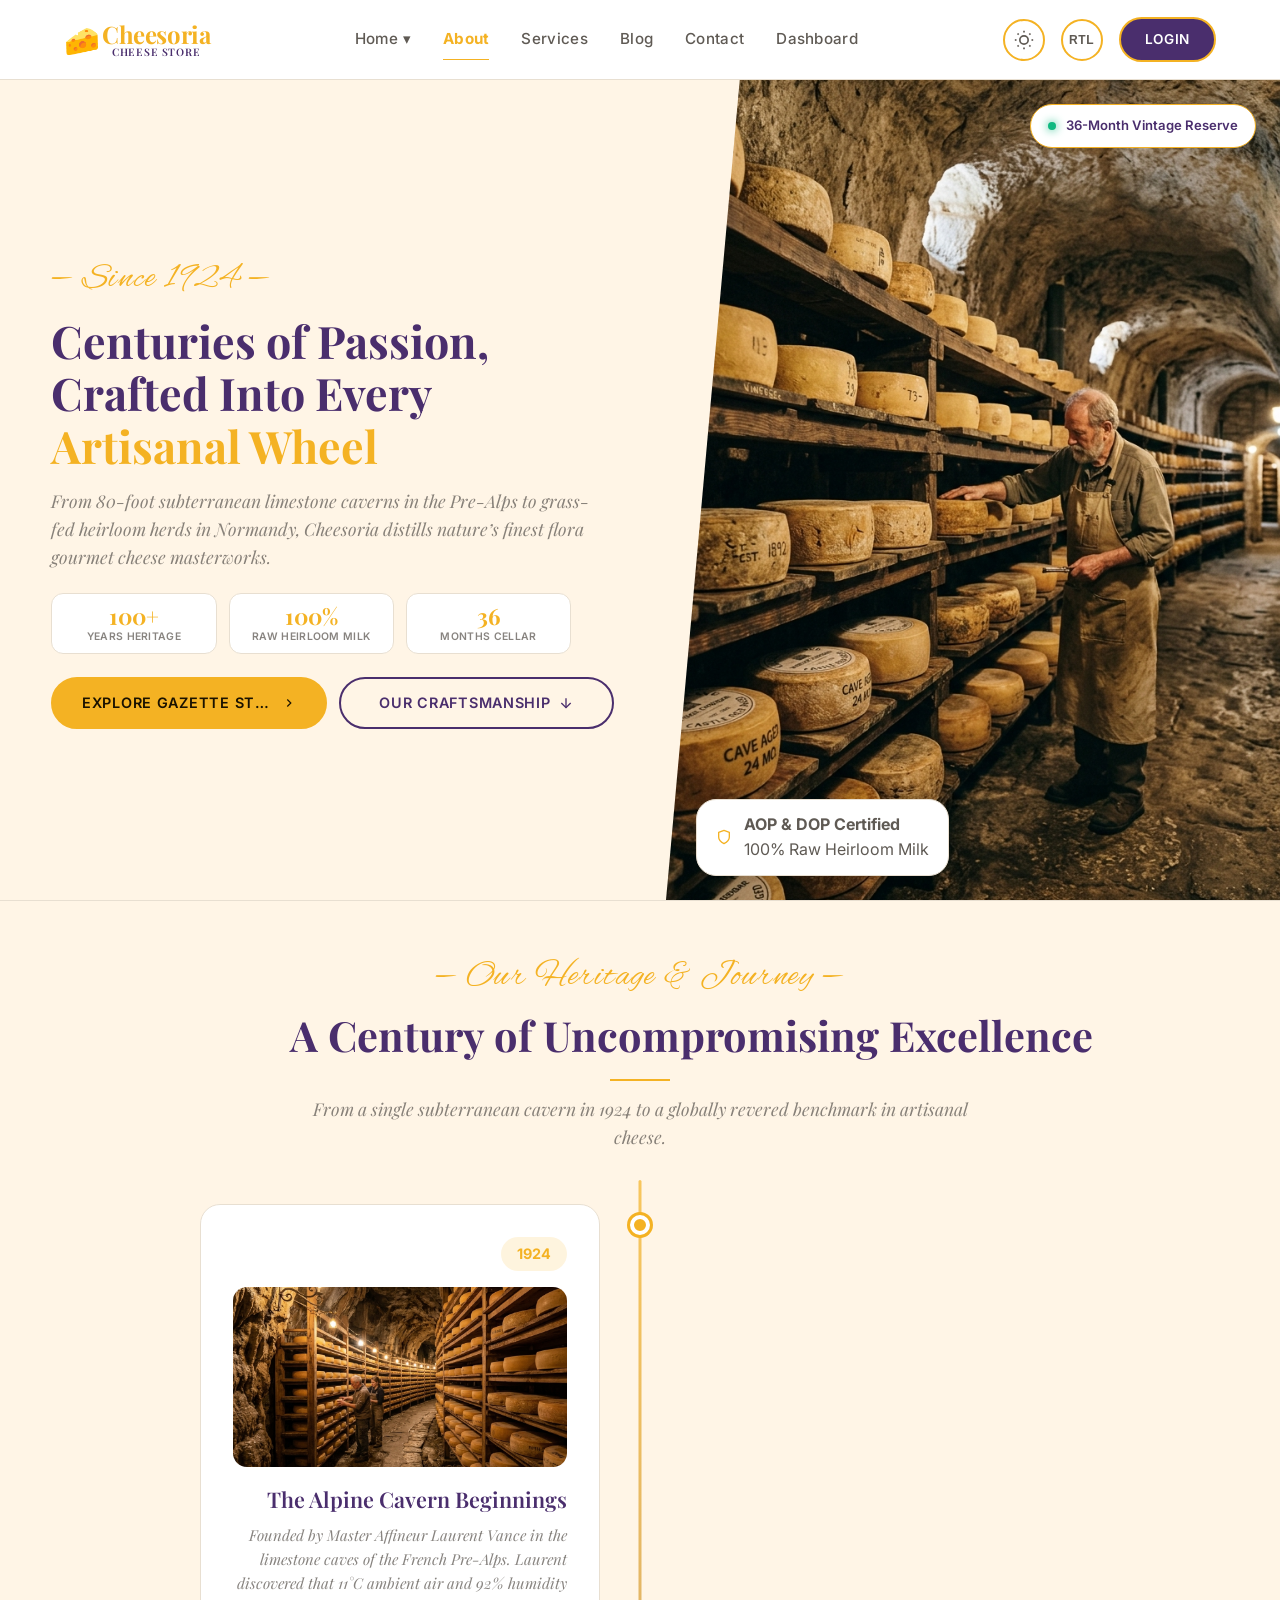
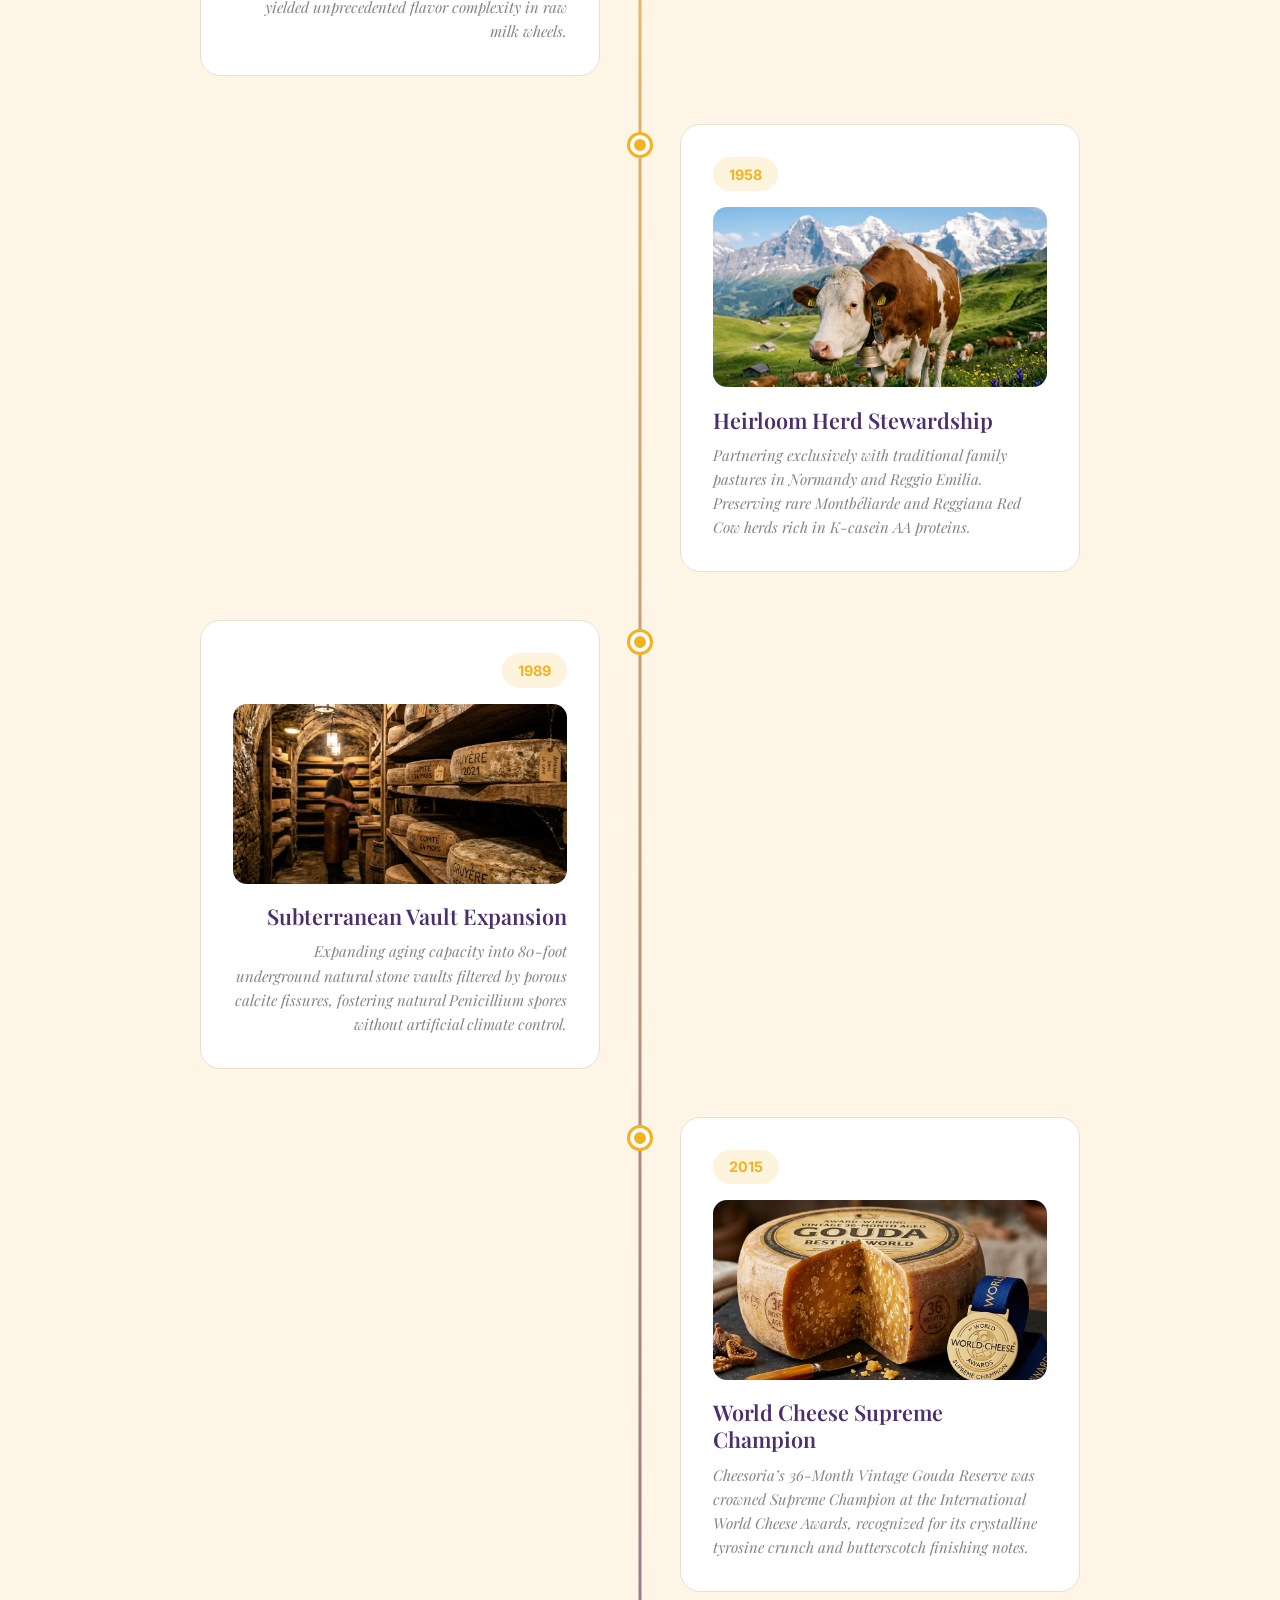
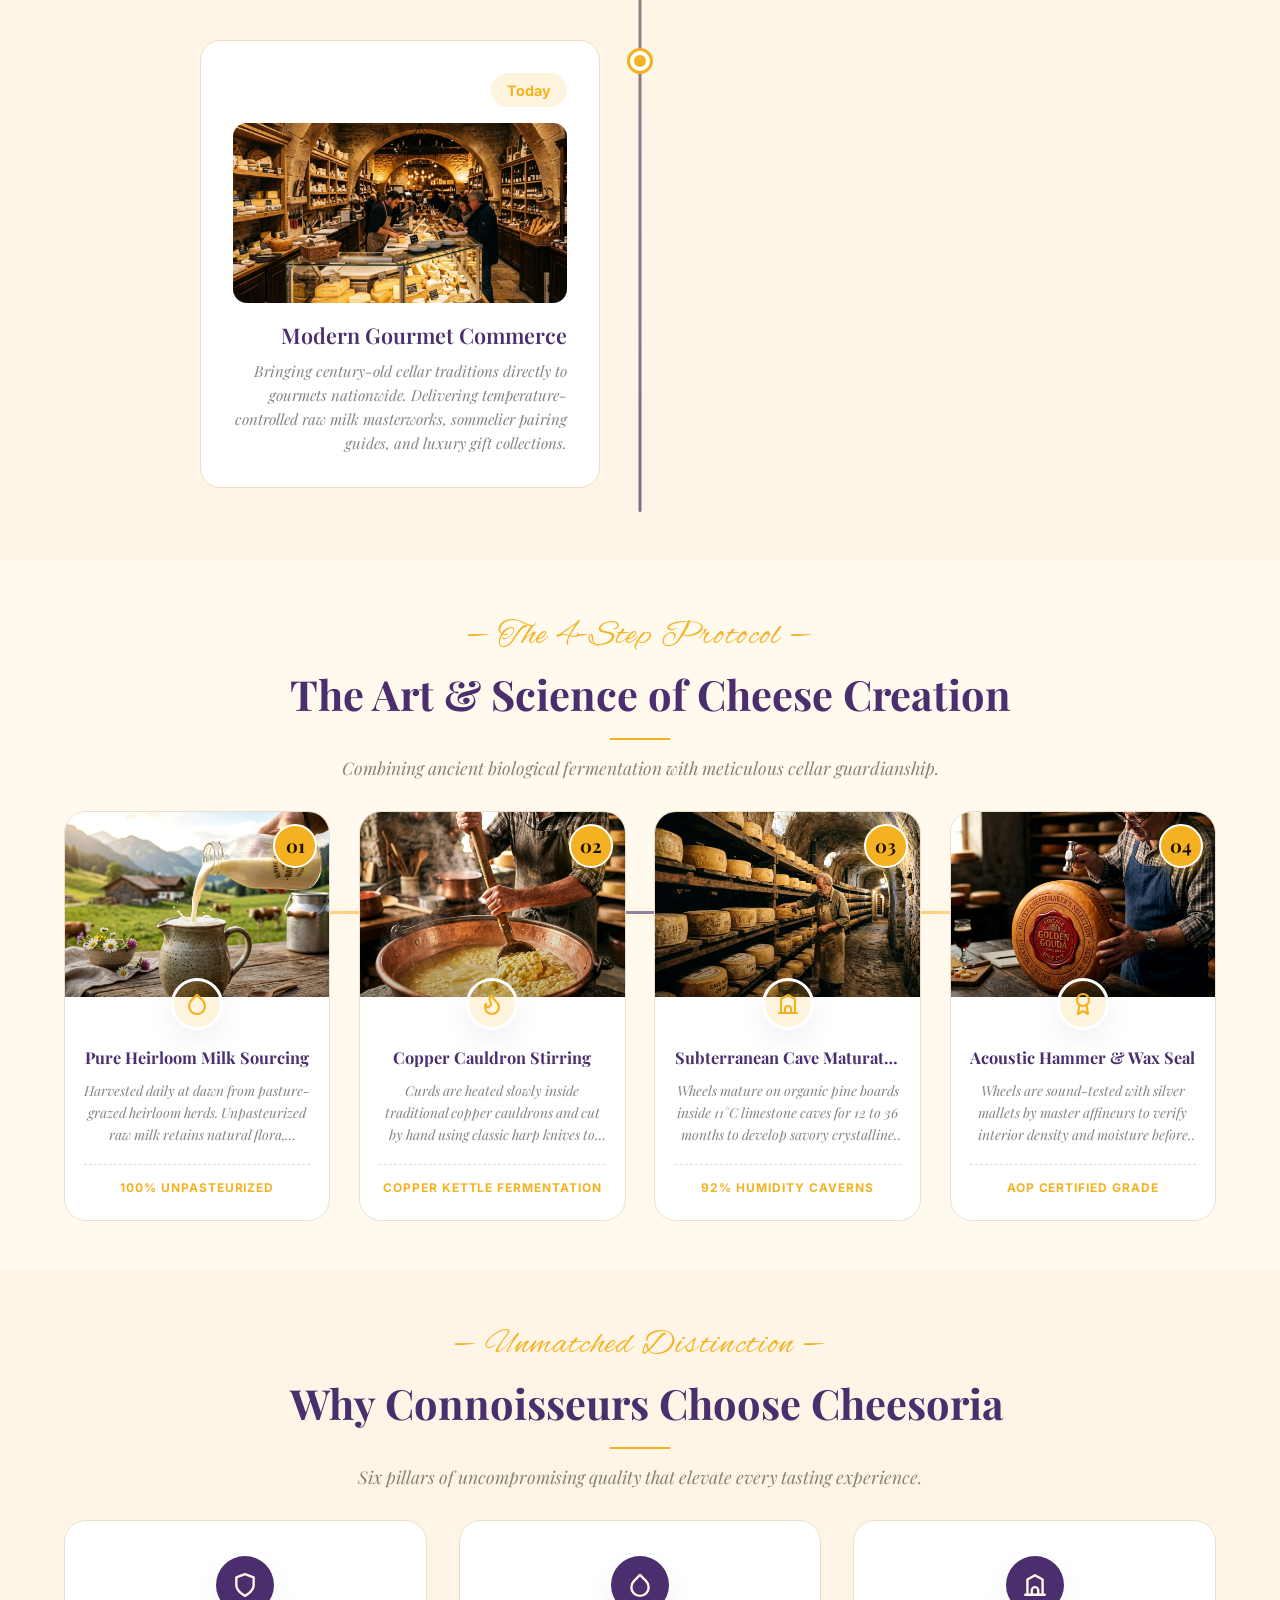
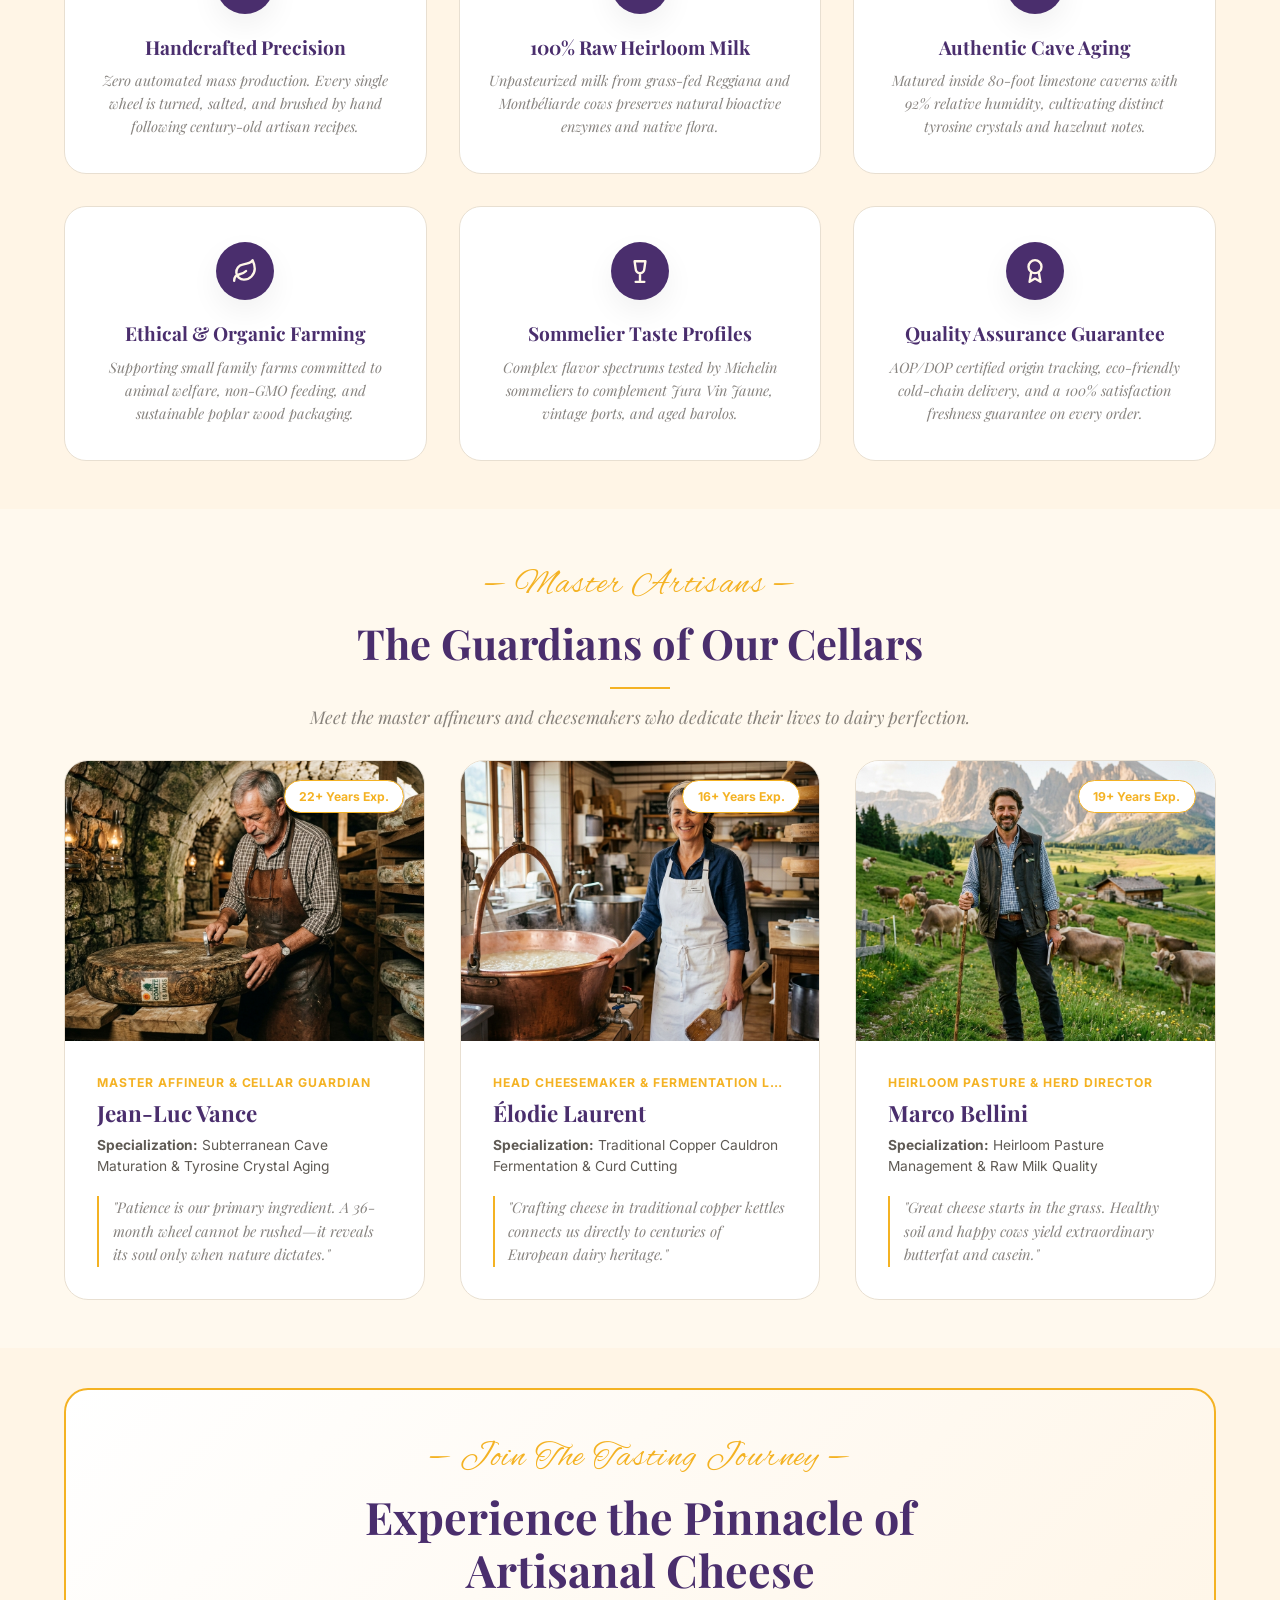
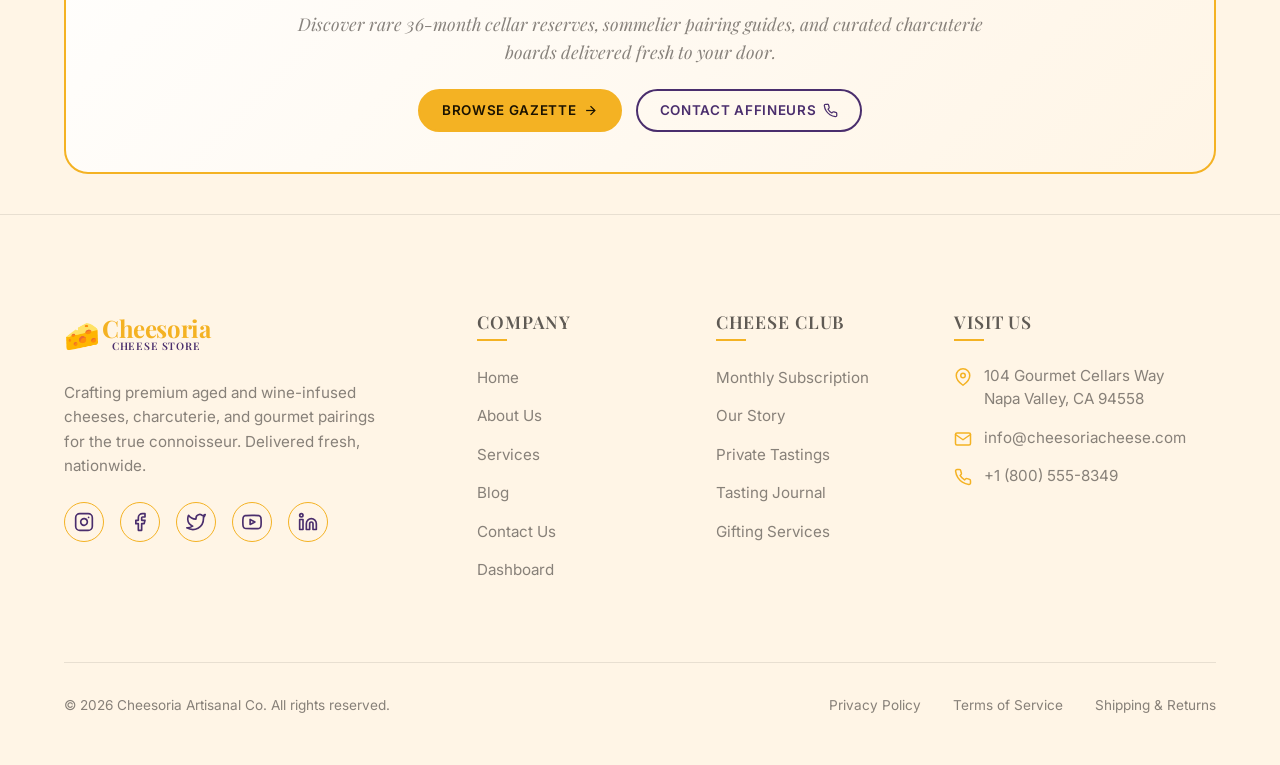
==== commit 8caedbfe: "updated files" ====
--- a/about.html
+++ b/about.html
@@ -495,7 +495,7 @@
               </a>
               <a href="contact.html" class="btn btn-secondary">
                 <span>Contact Affineurs</span>
-                <svg width="15" height="15" viewBox="0 0 24 24" fill="none" stroke="currentColor" stroke-width="2"><path d="M4 4h16c1.1 0 2 .9 2 2v12c0 1.1-.9 2-2 2H4c-1.1 0-2-.9-2-2V6c0-1.1.9-2 2-2z"/><polyline points="22,6 12,13 2,6"/></svg>
+                <svg width="15" height="15" viewBox="0 0 24 24" fill="none" stroke="currentColor" stroke-width="2" stroke-linecap="round" stroke-linejoin="round"><path d="M22 16.92v3a2 2 0 0 1-2.18 2 19.79 19.79 0 0 1-8.63-3.07 19.5 19.5 0 0 1-6-6 19.79 19.79 0 0 1-3.07-8.67A2 2 0 0 1 4.11 2h3a2 2 0 0 1 2 1.72 12.84 12.84 0 0 0 .7 2.81 2 2 0 0 1-.45 2.11L8.09 9.91a16 16 0 0 0 6 6l1.27-1.27a2 2 0 0 1 2.11-.45 12.84 12.84 0 0 0 2.81.7A2 2 0 0 1 22 16.92z"/></svg>
               </a>
             </div>
           </div>
--- a/css/global.css
+++ b/css/global.css
@@ -116,6 +116,7 @@
   display: inline-flex;
   align-items: center;
   justify-content: center;
+  gap: 0.5em;
   padding: 0.78rem 1.8rem;
   font-family: 'Inter', sans-serif;
   font-weight: 600;
--- a/css/navbar.css
+++ b/css/navbar.css
@@ -30,7 +30,7 @@
 .navbar-logo {
   display: flex;
   align-items: center;
-  gap: 0.6rem;
+  gap: 0.15rem;
   font-family: 'Playfair Display', serif;
   font-weight: 700;
   font-size: 1.6rem;
@@ -119,41 +119,44 @@
 .menu-item.dropdown .dropdown-menu {
   position: absolute;
   top: 100%;
-  left: 50%;
-  transform: translateX(-50%) translateY(15px);
+  left: 0;
+  transform: translateY(10px);
   background: var(--glass-bg);
   border: 1px solid var(--glass-border);
   backdrop-filter: var(--glass-blur);
   -webkit-backdrop-filter: var(--glass-blur);
   list-style: none;
-  min-width: 220px;
+  width: max-content;
+  min-width: 110px;
   opacity: 0;
   visibility: hidden;
   transition: var(--transition-smooth);
-  padding: 0.8rem 0;
+  padding: 0.4rem 0;
   box-shadow: var(--shadow-lg);
   border-radius: 12px;
   z-index: 100;
+  margin-top: 6px;
 }
 
 .menu-item.dropdown:hover .dropdown-menu {
   opacity: 1;
   visibility: visible;
-  transform: translateX(-50%) translateY(0);
+  transform: translateY(0);
 }
 
 .dropdown-link {
   display: block;
-  padding: 0.6rem 1.5rem;
+  padding: 0.5rem 1rem;
   font-size: 0.9rem;
   color: var(--text-main);
   transition: var(--transition-fast);
+  white-space: nowrap;
 }
 
 .dropdown-link:hover {
   background: color-mix(in srgb, var(--primary) 10%, transparent);
   color: var(--secondary);
-  padding-left: 1.8rem;
+  padding-left: 1.2rem;
 }
 
 /* Dark mode visibility fixes for dropdown */
@@ -367,7 +370,7 @@
   font-weight: 700;
   background: color-mix(in srgb, var(--primary) 18%, transparent);
   border-left: 3px solid var(--primary);
-  padding-left: 1.8rem;
+  padding-left: 1.2rem;
 }
 
 .drawer-link.active {
@@ -426,15 +429,15 @@
 /* RTL Layout shifts */
 html[dir="rtl"] .menu-item.dropdown .dropdown-menu {
   left: auto;
-  right: 50%;
-  transform: translateX(50%) translateY(15px);
+  right: 0;
+  transform: translateY(10px);
 }
 
 html[dir="rtl"] .menu-item.dropdown:hover .dropdown-menu {
-  transform: translateX(50%) translateY(0);
+  transform: translateY(0);
 }
 
 html[dir="rtl"] .dropdown-link:hover {
-  padding-left: 1.5rem;
-  padding-right: 1.8rem;
-}
+  padding-left: 1rem;
+  padding-right: 1.2rem;
+}
--- a/css/footer.css
+++ b/css/footer.css
@@ -25,7 +25,7 @@
 .footer-logo {
   display: flex;
   align-items: center;
-  gap: 0.6rem;
+  gap: 0.15rem;
   font-family: 'Playfair Display', serif;
   font-weight: 700;
   font-size: 1.6rem;
@@ -112,10 +112,53 @@
   padding-right: 5px;
 }
 
-.contact-info {
+.footer-contact-list {
+  display: flex;
+  flex-direction: column;
+  gap: 1rem;
+}
+
+.footer-contact-item {
+  display: flex;
+  align-items: flex-start;
+  gap: 0.75rem;
   font-size: 0.95rem;
   color: var(--text-muted);
-  line-height: 1.6;
+  line-height: 1.5;
+  text-align: left;
+}
+
+html[dir="rtl"] .footer-contact-item {
+  text-align: right;
+}
+
+.footer-contact-icon {
+  flex-shrink: 0;
+  width: 18px;
+  height: 18px;
+  margin-top: 3px;
+  color: var(--primary);
+  transition: var(--transition-fast);
+}
+
+.footer-contact-item:hover .footer-contact-icon {
+  color: var(--secondary);
+  transform: translateY(-1px);
+}
+
+.contact-info-text {
+  color: var(--text-muted);
+  line-height: 1.5;
+}
+
+.footer-contact-link {
+  color: var(--text-muted);
+  text-decoration: none;
+  transition: var(--transition-fast);
+}
+
+.footer-contact-link:hover {
+  color: var(--primary);
 }
 
 /* Bottom Row */
@@ -186,6 +229,17 @@
     color: var(--primary);
   }
 
+  .footer-contact-list {
+    align-items: center;
+    width: 100%;
+  }
+
+  .footer-contact-item {
+    justify-content: center;
+    width: 100%;
+    max-width: 280px;
+  }
+
   .footer-bottom {
     flex-direction: column;
     text-align: center;
@@ -204,6 +258,10 @@
     text-align: center;
   }
 
+  .footer-contact-item {
+    max-width: 260px;
+  }
+
   .footer-bottom-links {
     flex-wrap: wrap;
     gap: 1rem;
--- a/css/index.css
+++ b/css/index.css
@@ -541,6 +541,9 @@
   display: flex;
   align-items: center;
   justify-content: space-between;
+  gap: 0.5rem;
+  width: 100%;
+  box-sizing: border-box;
 }
 
 .product-price {
@@ -548,6 +551,8 @@
   font-weight: 700;
   color: var(--primary); /* Gold in both modes */
   font-family: 'Playfair Display', serif;
+  flex-shrink: 0;
+  white-space: nowrap;
 }
 
 /* Buy Now Button */
@@ -563,6 +568,9 @@
   cursor: pointer;
   transition: var(--transition-fast);
   white-space: nowrap;
+  flex-shrink: 0;
+  text-align: center;
+  min-width: 95px;
 }
 
 html[data-theme="dark"] .btn-buy-now {
@@ -667,6 +675,7 @@
   background-color: light-dark(var(--secondary), var(--primary));
   color: light-dark(#ffffff, #000000);
   border: 1.5px solid light-dark(var(--secondary), var(--primary));
+  border-radius: 50px;
 }
 
 .btn-offer:hover {
@@ -775,18 +784,20 @@
    ========================================================================== */
 .club-grid {
   display: grid;
-  grid-template-columns: 1.15fr 1fr;
-  gap: 5rem;
-  align-items: stretch;
+  grid-template-columns: 1fr 1fr;
+  gap: 3.5rem;
+  align-items: start;
 }
 
 .club-showcase {
   display: flex;
   flex-direction: column;
-  align-items: center;
-  text-align: center;
-  justify-content: space-between;
+  align-items: flex-start;
+  text-align: left;
+  justify-content: flex-start;
+  gap: 1.5rem;
   height: 100%;
+  width: 100%;
 }
 
 .section-header .club-title::after {
@@ -812,8 +823,8 @@
 }
 
 .crate-perks {
-  margin-top: 2rem;
-  padding: 2rem 0;
+  margin-top: 1.8rem;
+  padding: 0;
   text-align: left;
   width: 100%;
   max-width: 100%;
@@ -860,16 +871,19 @@
   position: relative;
   width: 100%;
   max-width: 100%;
-  border-radius: 20px;
+  height: 350px;
+  border-radius: 16px;
   overflow: hidden;
   border: none;
-  box-shadow: 0 15px 35px rgba(0, 0, 0, 0.06);
+  box-shadow: 0 12px 30px rgba(0, 0, 0, 0.08);
   background: transparent;
 }
 
 .club-box-img {
   width: 100%;
-  height: auto;
+  height: 100%;
+  object-fit: cover;
+  object-position: center;
   transition: var(--transition-smooth);
 }
 
@@ -1048,6 +1062,11 @@
   font-size: 0.9rem;
   font-weight: 400;
   color: var(--text-muted);
+}
+
+/* Subscribe button pill shape matching Learn More button */
+.pricing-row .btn {
+  border-radius: 50px;
 }
 
 
@@ -1151,8 +1170,8 @@
 }
 
 /* Inline styles extracted from index.html */
-.premium-bg-section { background-image: url('../assets/oak_wood_bg.png'); background-size: cover; background-position: center; background-attachment: fixed; position: relative; }
-.premium-overlay { position: absolute; top:0; left:0; width:100%; height:100%; background: light-dark(rgba(255,249,238,0.94), rgba(23,20,17,0.94)); z-index:1; }
+.premium-bg-section { background-color: var(--bg-primary-theme); background-image: none; position: relative; }
+.premium-overlay { display: none; }
 .premium-container { position: relative; z-index: 5; }
 .btn-full-width { width: 100%; }
 .pairings-bg-section { background-image: url('../assets/slate_gold_bg.png'); background-size: cover; background-position: center; background-attachment: fixed; position: relative; }
@@ -1354,8 +1373,11 @@
   .row-action-box { align-items: flex-start; border-left: none; border-top: 1px solid var(--border-color); padding-left: 0; padding-top: 1.5rem; width: 100%; }
   html[dir="rtl"] .row-action-box { border-right: none; padding-right: 0; align-items: flex-start; }
   
-  .premium-grid, .club-grid { grid-template-columns: 1fr; gap: 3.5rem; }
-  .club-showcase { margin-top: 0; }
+  .premium-grid { grid-template-columns: 1fr; gap: 3.5rem; }
+  .club-grid { grid-template-columns: 1fr; gap: 2rem; }
+  .club-showcase { align-items: center; text-align: center; gap: 1.2rem; margin-top: 0; width: 100%; height: auto; }
+  .club-box-wrapper { width: 100%; max-width: 100%; height: 250px; }
+  .crate-perks { margin-top: 1.2rem; padding-top: 0; text-align: left; width: 100%; }
   .pairings-grid { grid-template-columns: 1fr; }
   .premium-title, .club-title, .pairings-title { font-size: 2.2rem; }
   
@@ -1388,9 +1410,12 @@
   .product-grid { grid-template-columns: repeat(2, 1fr); }
   .offer-banner-grid { grid-template-columns: 1fr; gap: 3rem; padding: 2rem; }
   
-  .premium-grid, .club-grid { grid-template-columns: 1fr; gap: 3.5rem; }
+  .premium-grid { grid-template-columns: 1fr; gap: 3.5rem; }
   .premium-title { font-size: 2.8rem; text-align: center; }
-  .club-showcase { margin-top: 0; }
+  .club-grid { grid-template-columns: 1fr; gap: 2.5rem; }
+  .club-showcase { align-items: center; text-align: center; gap: 1.5rem; max-width: 600px; margin: 0 auto; height: auto; }
+  .club-box-wrapper { width: 100%; max-width: 100%; height: 360px; }
+  .crate-perks { margin-top: 1.5rem; padding-top: 0; text-align: left; width: 100%; }
   .pairings-grid { grid-template-columns: repeat(2, 1fr); }
   
   .pricing-row { grid-template-columns: 1fr; gap: 1.5rem; padding: 1.5rem 0; }
@@ -1427,11 +1452,21 @@
   
   .product-footer { gap: 1rem; }
   .btn-buy-now { padding: 0.6rem 1.2rem; font-size: 0.85rem; }
+  
+  /* Club Section: Desktop (1024px - 1280px) */
+  .club-grid { grid-template-columns: 1fr 1.1fr; gap: 2.5rem; align-items: start; }
+  .club-showcase { align-items: flex-start; text-align: left; gap: 1.2rem; height: 100%; }
+  .club-box-wrapper { width: 100%; max-width: 100%; height: 330px; }
+  .crate-perks { margin-top: 1.6rem; padding-top: 0; text-align: left; }
 }
 
 /* Large: > 1280px */
 @media (min-width: 1280px) {
   .hero-grid { gap: 5.5rem; }
+  .club-grid { grid-template-columns: 1fr 1.1fr; gap: 3.5rem; align-items: start; }
+  .club-showcase { align-items: flex-start; text-align: left; gap: 1.5rem; height: 100%; }
+  .club-box-wrapper { width: 100%; max-width: 100%; height: 360px; }
+  .crate-perks { margin-top: 1.8rem; padding-top: 0; }
 }
 
 /* ==========================================================================
--- a/css/about.css
+++ b/css/about.css
@@ -148,6 +148,7 @@
   letter-spacing: 0.05em;
   font-family: 'Inter', sans-serif;
   transition: var(--transition-smooth);
+  gap: 0.5em !important;
 }
 
 /* Compact Luxury Hero Stats Row */
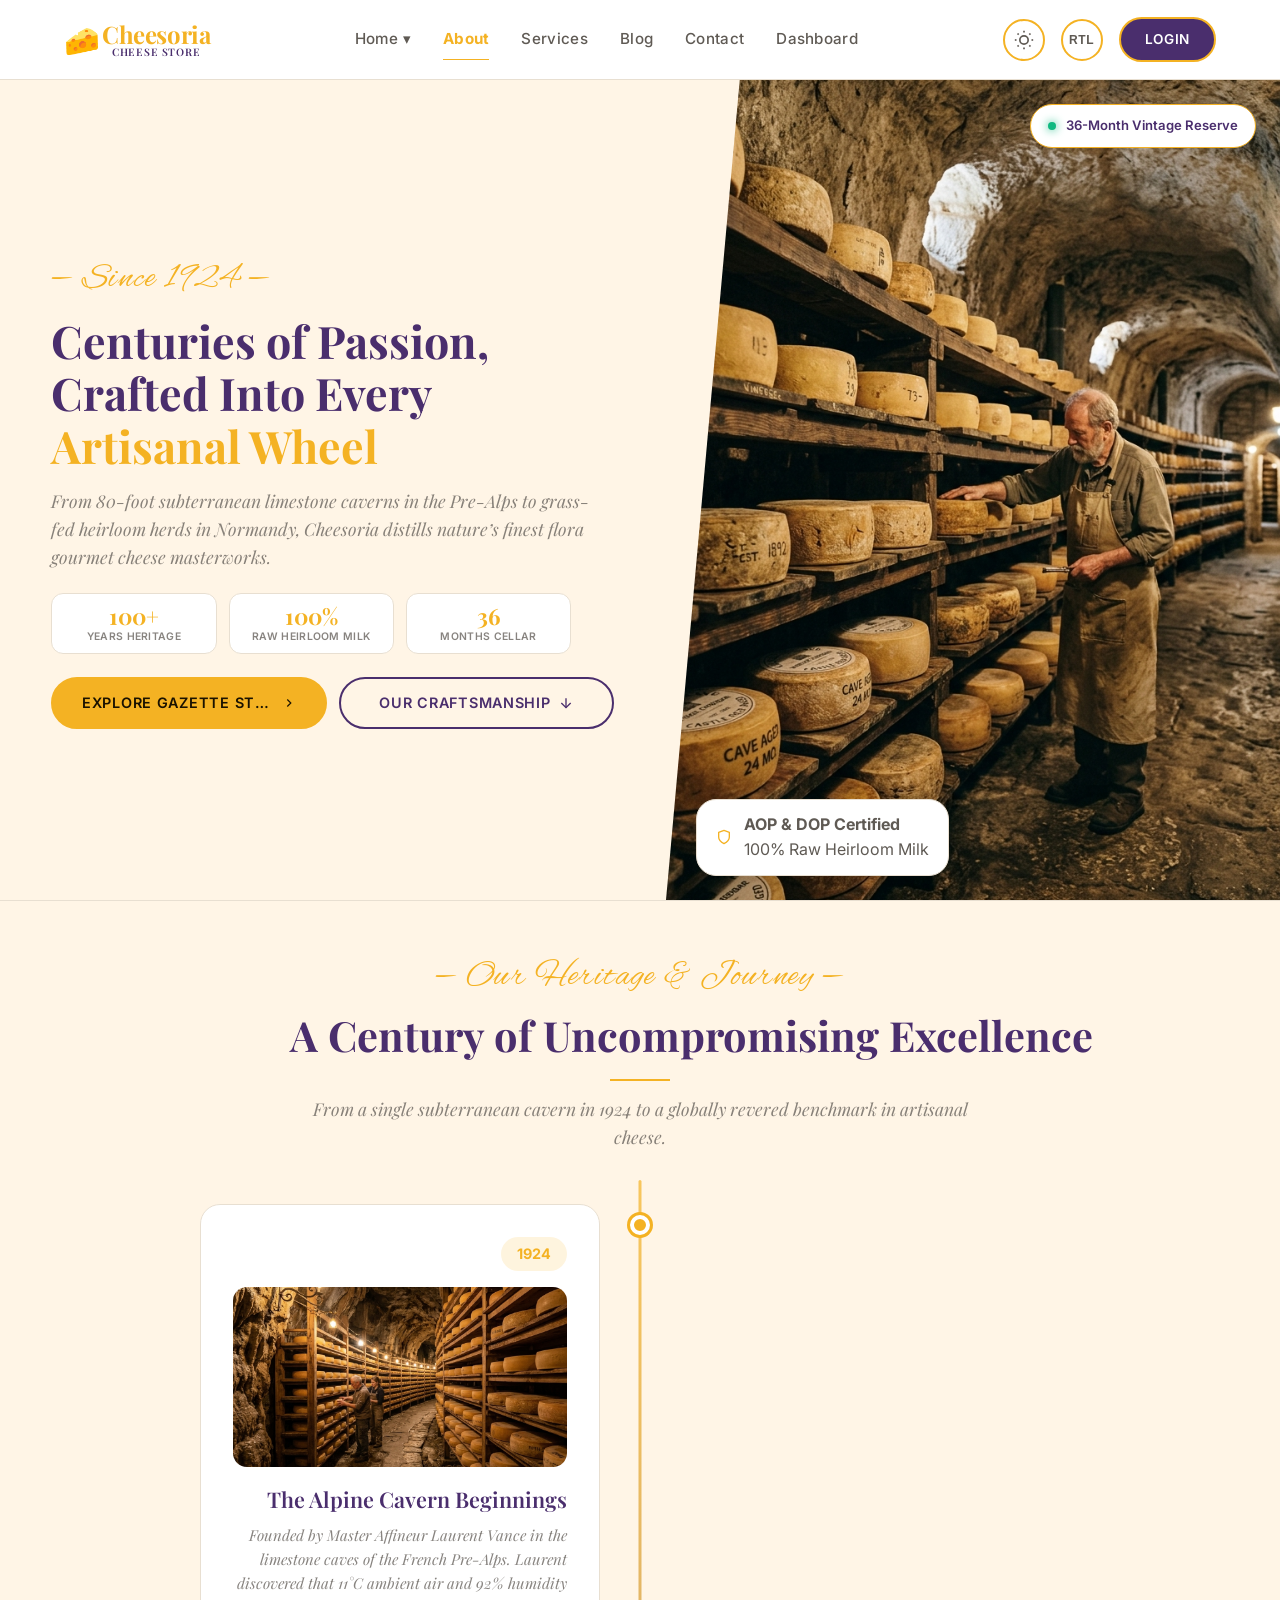
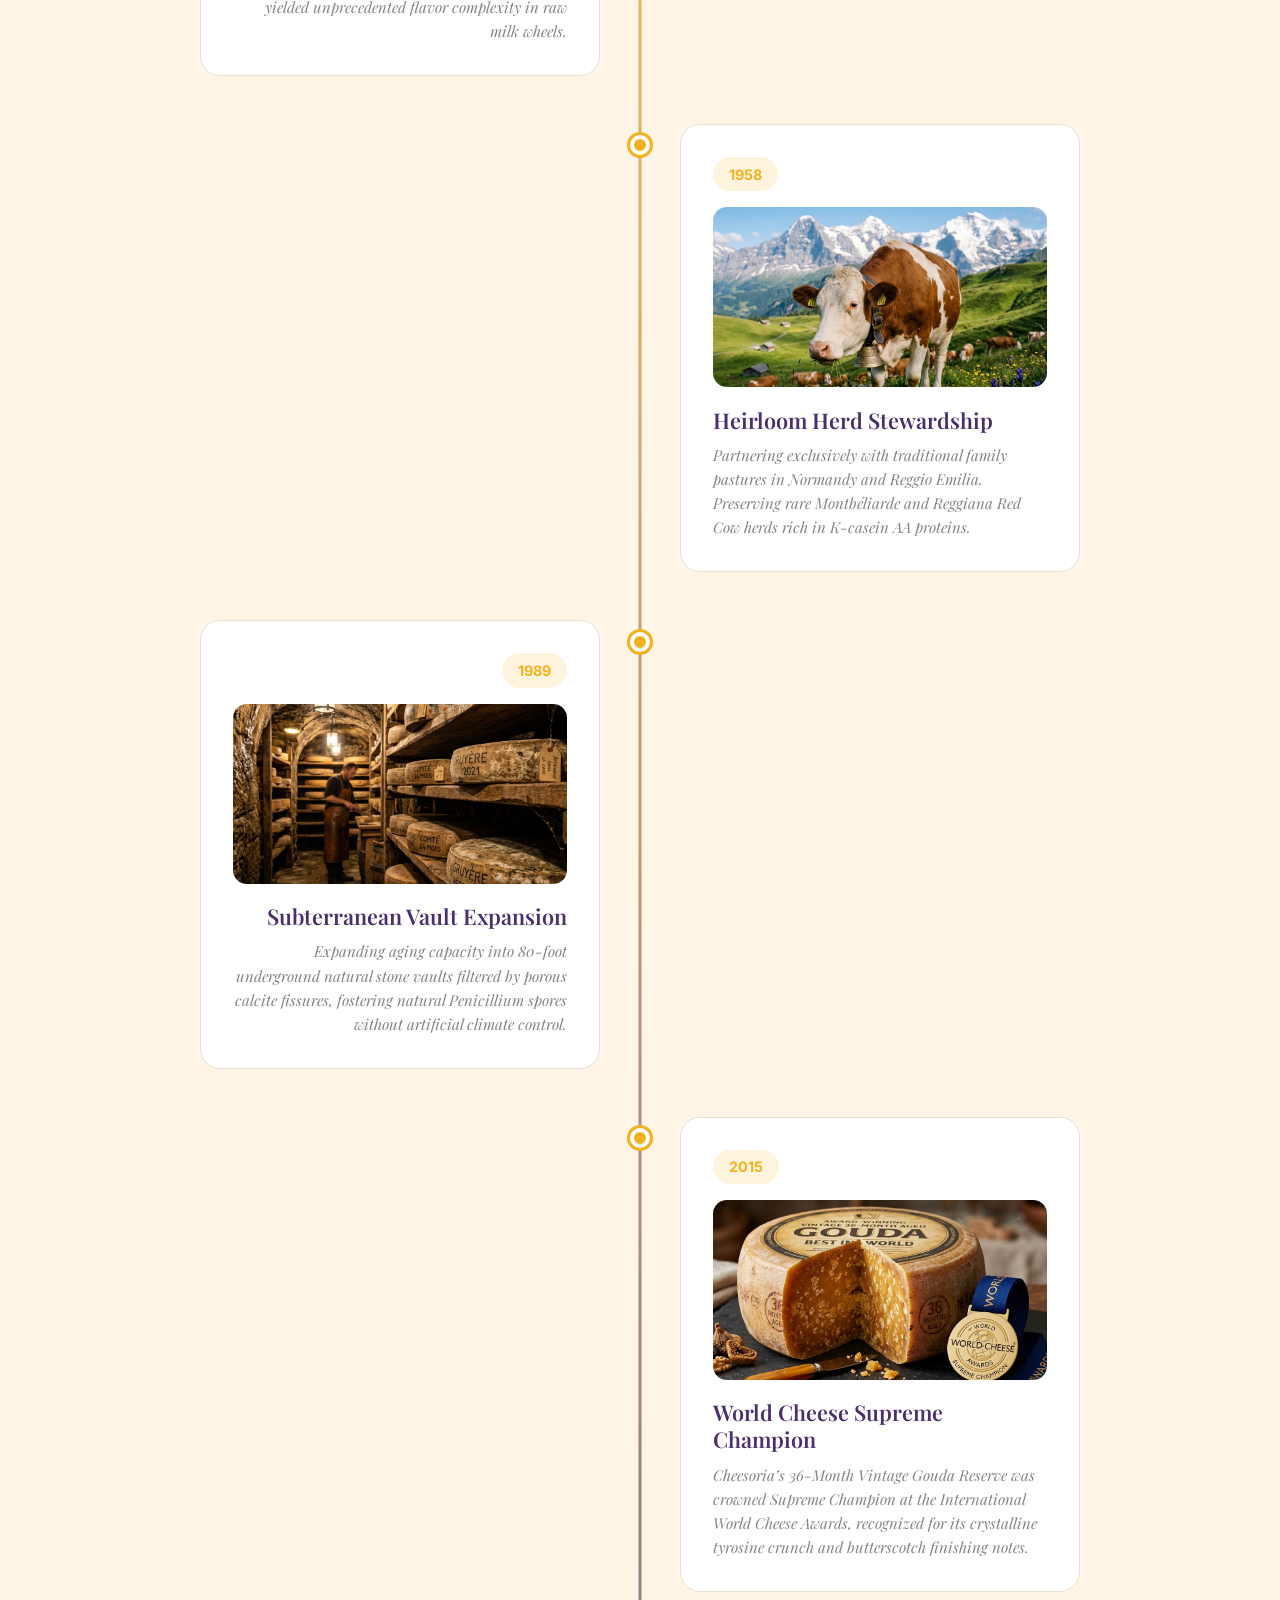
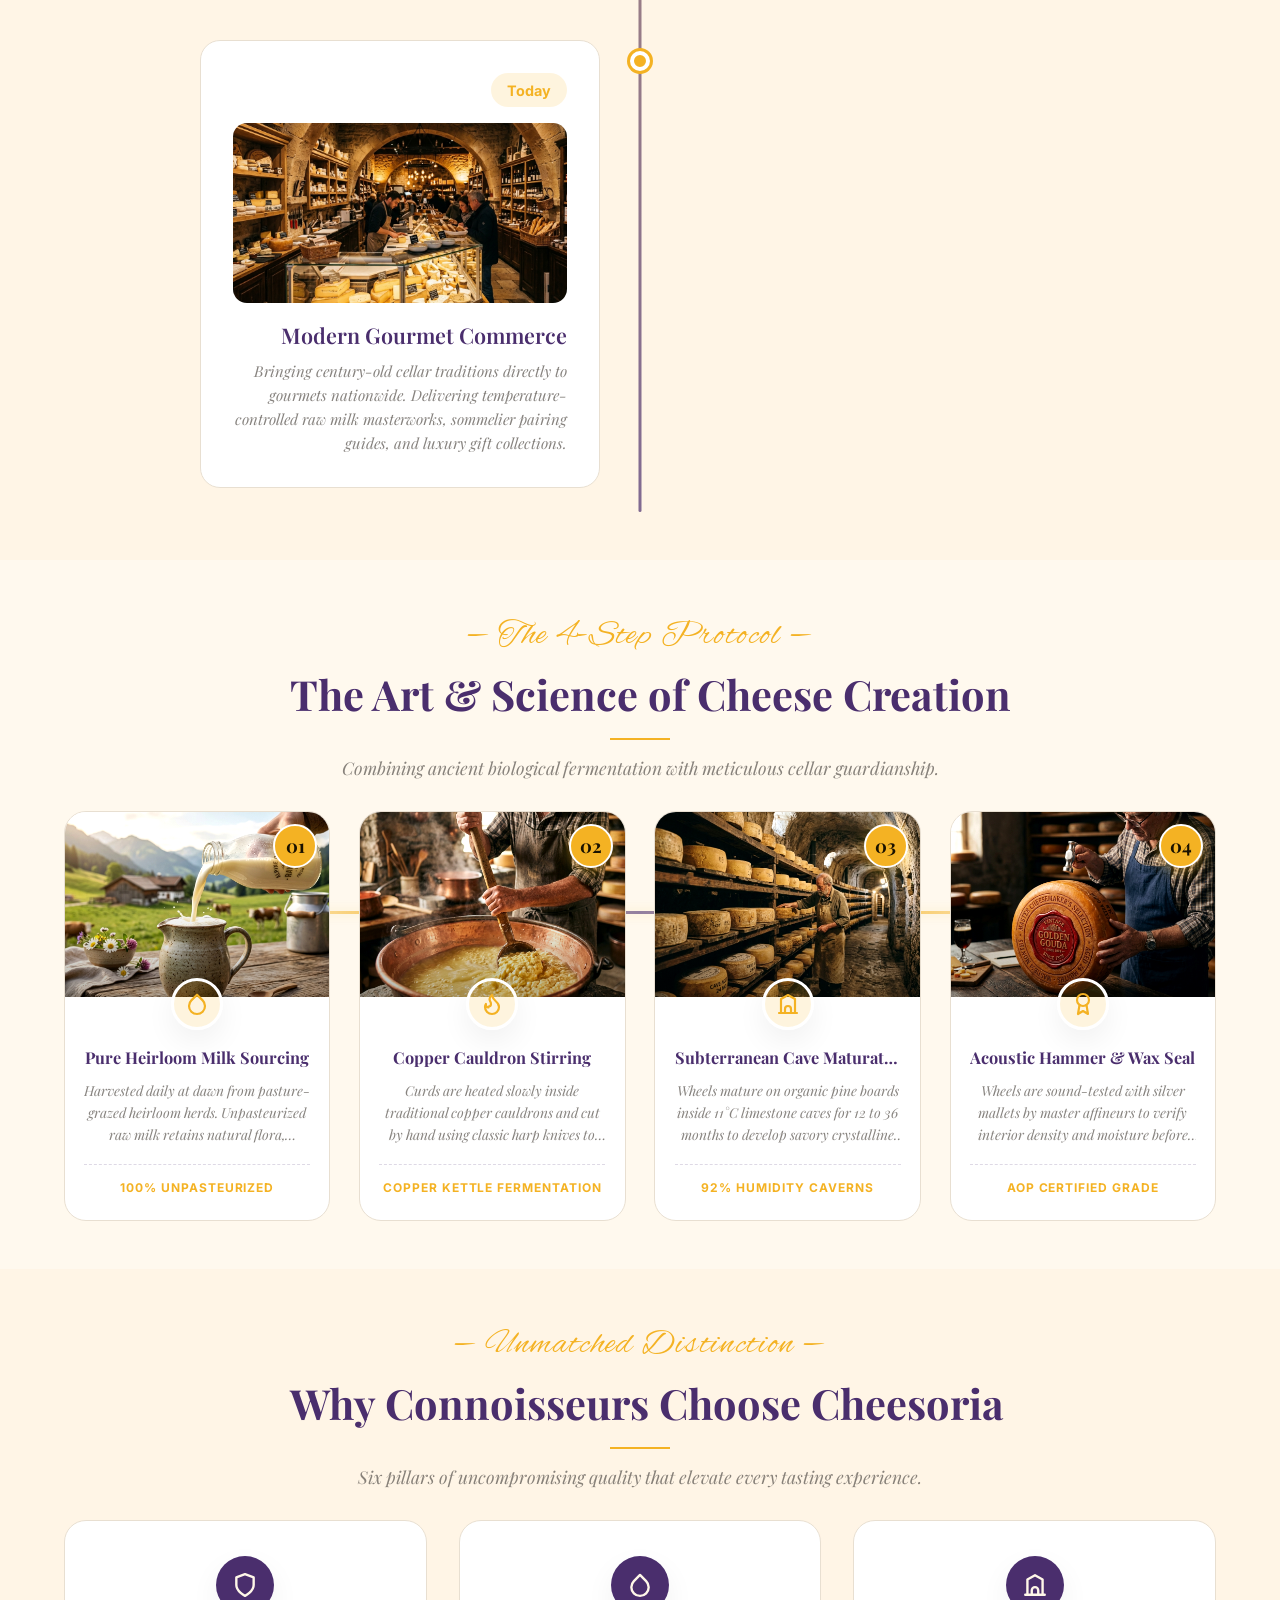
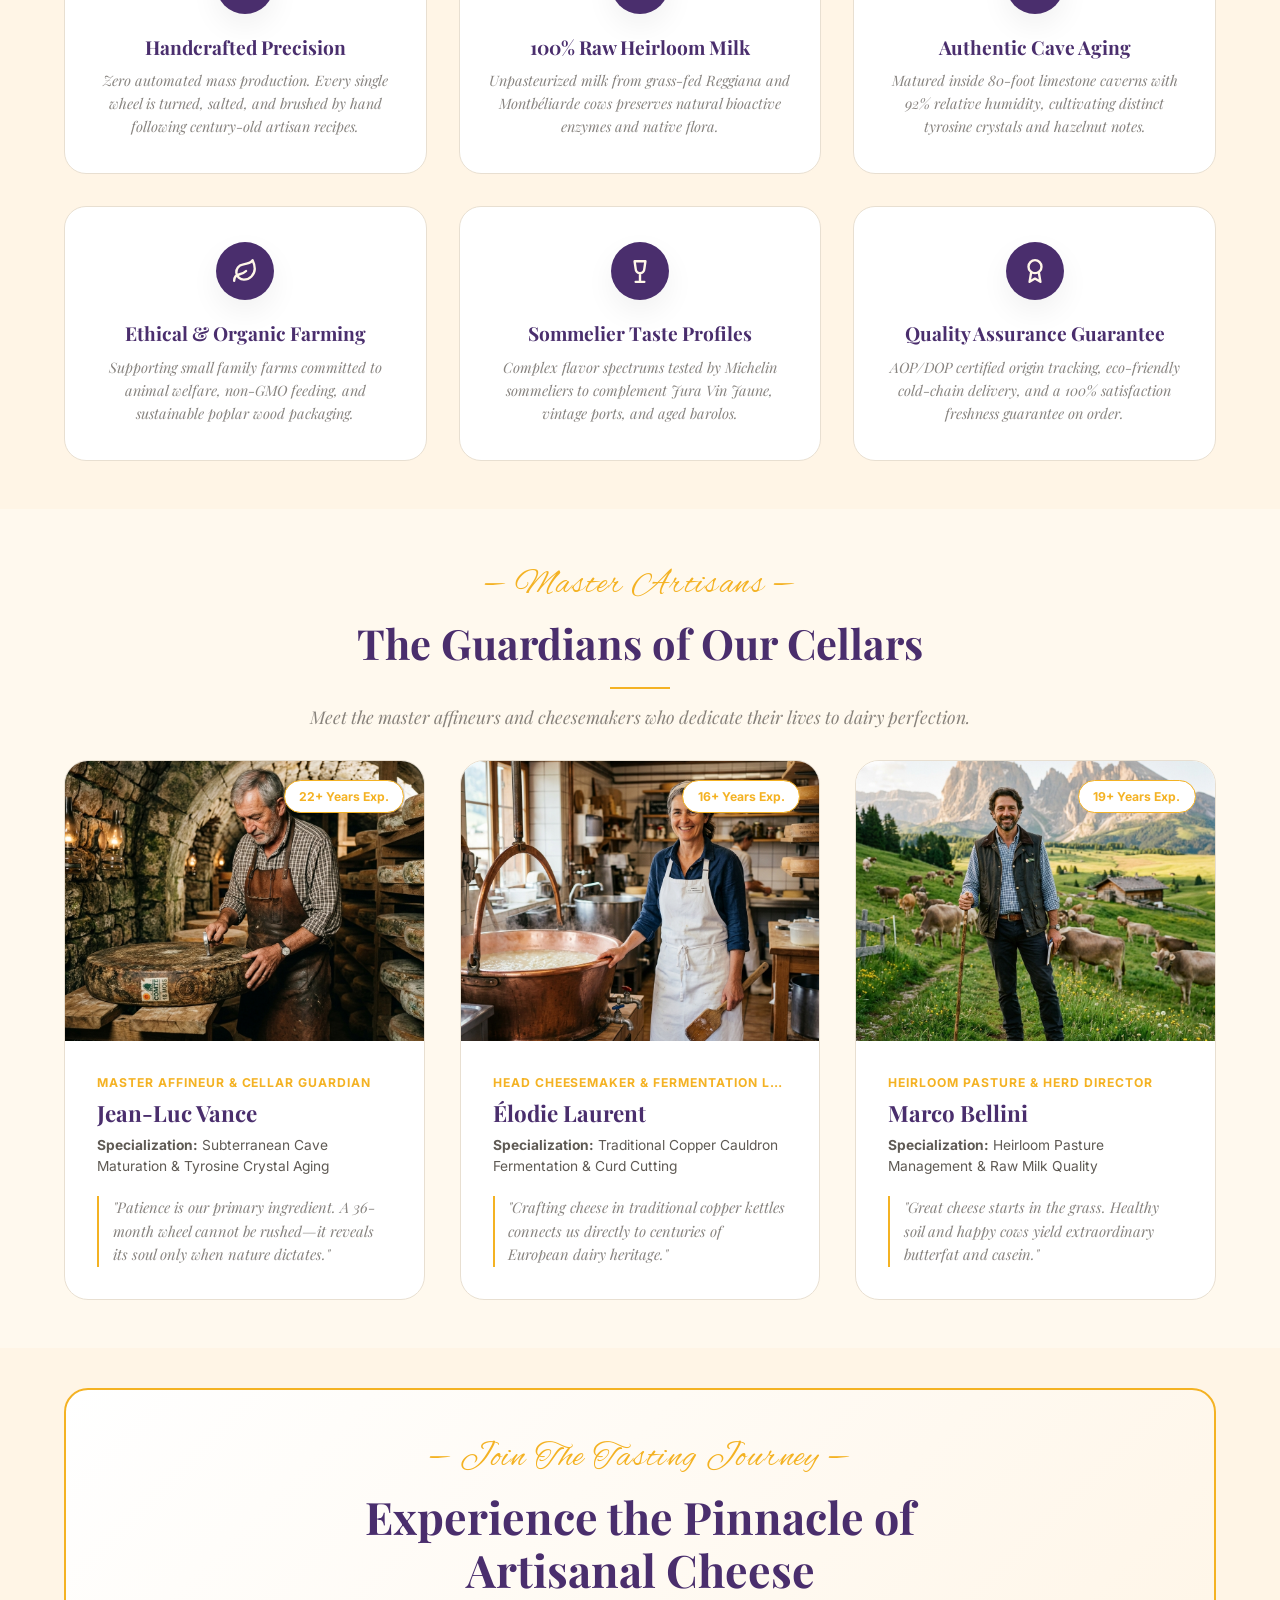
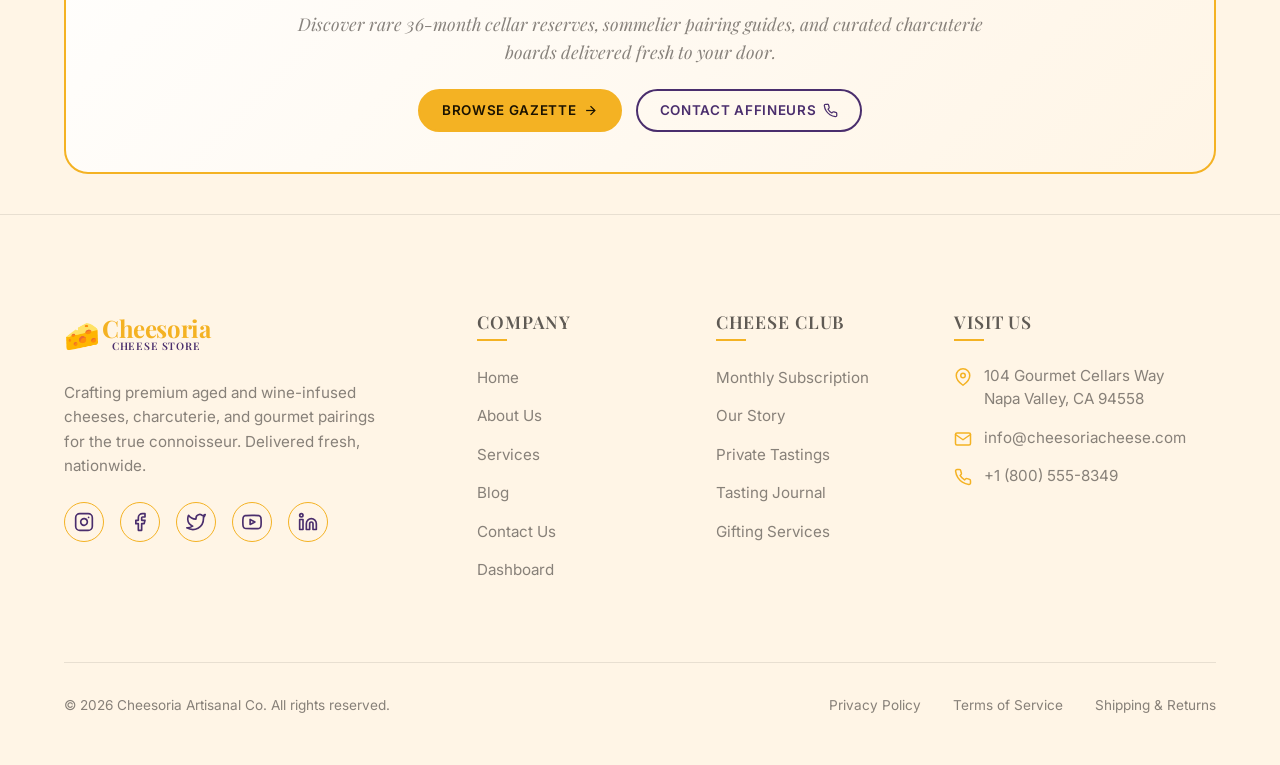
==== commit bbcf17b8: "updated fies" ====
--- a/about.html
+++ b/about.html
@@ -392,7 +392,7 @@
             </div>
             <h3 class="feature-title">Quality Assurance Guarantee</h3>
             <p class="feature-desc">
-              AOP/DOP certified origin tracking, eco-friendly cold-chain delivery, and a 100% satisfaction freshness guarantee on every order.
+              AOP/DOP certified origin tracking, eco-friendly cold-chain delivery, and a 100% satisfaction freshness guarantee on order.
             </p>
           </div>
 
--- a/css/index.css
+++ b/css/index.css
@@ -1469,6 +1469,143 @@
   .crate-perks { margin-top: 1.8rem; padding-top: 0; }
 }
 
+/* Nest Hub & Nest Hub Max Specific Display Optimization (1024px Viewport) */
+@media (min-width: 1020px) and (max-width: 1028px), (width: 1024px) and (height: 600px) {
+  /* Crafting Luxury Cheese Section - 3 Cards Alignment & 1-Line Headings */
+  .premium-grid {
+    grid-template-columns: repeat(3, 1fr) !important;
+    gap: 1.2rem !important;
+    align-items: stretch !important;
+  }
+  .premium-card {
+    display: flex !important;
+    flex-direction: column !important;
+    justify-content: flex-start !important;
+    height: 100% !important;
+    padding: 1.5rem 1rem !important;
+    gap: 0.6rem !important;
+  }
+  .premium-card-media {
+    width: calc(100% + 2rem) !important;
+    margin-left: -1rem !important;
+    margin-right: -1rem !important;
+    margin-top: -1.5rem !important;
+  }
+  .premium-card-title {
+    font-size: 1.05rem !important;
+    line-height: 1.3 !important;
+    white-space: nowrap !important;
+    display: flex !important;
+    align-items: center !important;
+    justify-content: center !important;
+    text-align: center !important;
+    max-width: 100% !important;
+    margin: 0 auto !important;
+  }
+  .premium-card-text {
+    font-size: 0.82rem !important;
+    line-height: 1.45 !important;
+  }
+
+  /* Club Section */
+  .club-grid {
+    grid-template-columns: 1fr 1.05fr !important;
+    gap: 1.8rem !important;
+    align-items: flex-start !important;
+  }
+  .club-showcase {
+    gap: 0.6rem !important;
+    justify-content: flex-start !important;
+    height: auto !important;
+  }
+  .club-box-wrapper {
+    width: 100% !important;
+    max-width: 100% !important;
+    height: 210px !important;
+  }
+  .crate-perks {
+    margin-top: 0.6rem !important;
+    padding-top: 0 !important;
+  }
+  .perks-heading {
+    font-size: 1.1rem !important;
+    margin-bottom: 0.5rem !important;
+    padding-bottom: 0.3rem !important;
+  }
+  .perks-list {
+    gap: 0.5rem !important;
+  }
+  .perks-list li {
+    font-size: 0.84rem !important;
+    line-height: 1.35 !important;
+    gap: 0.5rem !important;
+  }
+
+  /* Compact right pricing column so it matches left side height on Nest Hub */
+  .club-pricing {
+    gap: 0.8rem !important;
+  }
+  .club-pricing-title {
+    font-size: 1.4rem !important;
+    margin-bottom: 0.4rem !important;
+    padding-bottom: 0.3rem !important;
+  }
+  .club-rows-container {
+    gap: 0.5rem !important;
+  }
+  .pricing-row {
+    grid-template-columns: 1.5fr 1fr !important;
+    gap: 1rem !important;
+    padding: 0.75rem 0 !important;
+  }
+  .tier-name {
+    font-size: 1.05rem !important;
+  }
+  .tier-desc {
+    font-size: 0.8rem !important;
+    margin-bottom: 0.3rem !important;
+  }
+  .tier-features-list {
+    gap: 0.2rem !important;
+  }
+  .tier-features-list li {
+    font-size: 0.78rem !important;
+  }
+  .tier-price {
+    font-size: 1.25rem !important;
+  }
+  .btn-sm {
+    padding: 0.4rem 0.8rem !important;
+    font-size: 0.8rem !important;
+  }
+}
+
+/* Nest Hub Max Specific Display Optimization (1280px x 800px Viewport) */
+@media (min-width: 1275px) and (max-width: 1285px), (width: 1280px) and (height: 800px) {
+  /* Words of Excellence (Testimonials) Section - 5-Line Paragraph Alignment across all 4 Cards */
+  .testimonial-grid {
+    grid-template-columns: repeat(4, 1fr) !important;
+    gap: 1.5rem !important;
+    align-items: stretch !important;
+  }
+  .testimonial-card {
+    display: flex !important;
+    flex-direction: column !important;
+    justify-content: space-between !important;
+    height: 100% !important;
+    padding: 2rem 1.4rem 1.8rem 1.4rem !important;
+  }
+  .testimonial-text {
+    font-size: 1.02rem !important;
+    line-height: 1.7 !important;
+    min-height: 8.5em !important; /* Ensures exact 5-line paragraph height across all 4 cards */
+    margin-bottom: 1.5rem !important;
+  }
+  .testimonial-author {
+    margin-top: auto !important;
+  }
+}
+
 /* ==========================================================================
    HERO RTL OVERFLOW FIX (index.html & home1.html)
    ========================================================================== */
--- a/css/about.css
+++ b/css/about.css
@@ -1613,6 +1613,17 @@
   }
 }
 
+/* Nest Hub Specific Display Optimization (1024px Viewport) */
+@media (min-width: 1020px) and (max-width: 1028px), (width: 1024px) and (height: 600px) {
+  /* Unmatched Distinction Section - Sommelier Taste Profiles Title 2 Lines */
+  .features-grid .feature-card:nth-child(5) .feature-title {
+    max-width: 170px !important;
+    margin-left: auto !important;
+    margin-right: auto !important;
+    text-align: center !important;
+  }
+}
+
 
 /* 4. Large Desktop (> 1280px) */
 @media (min-width: 1280px) {
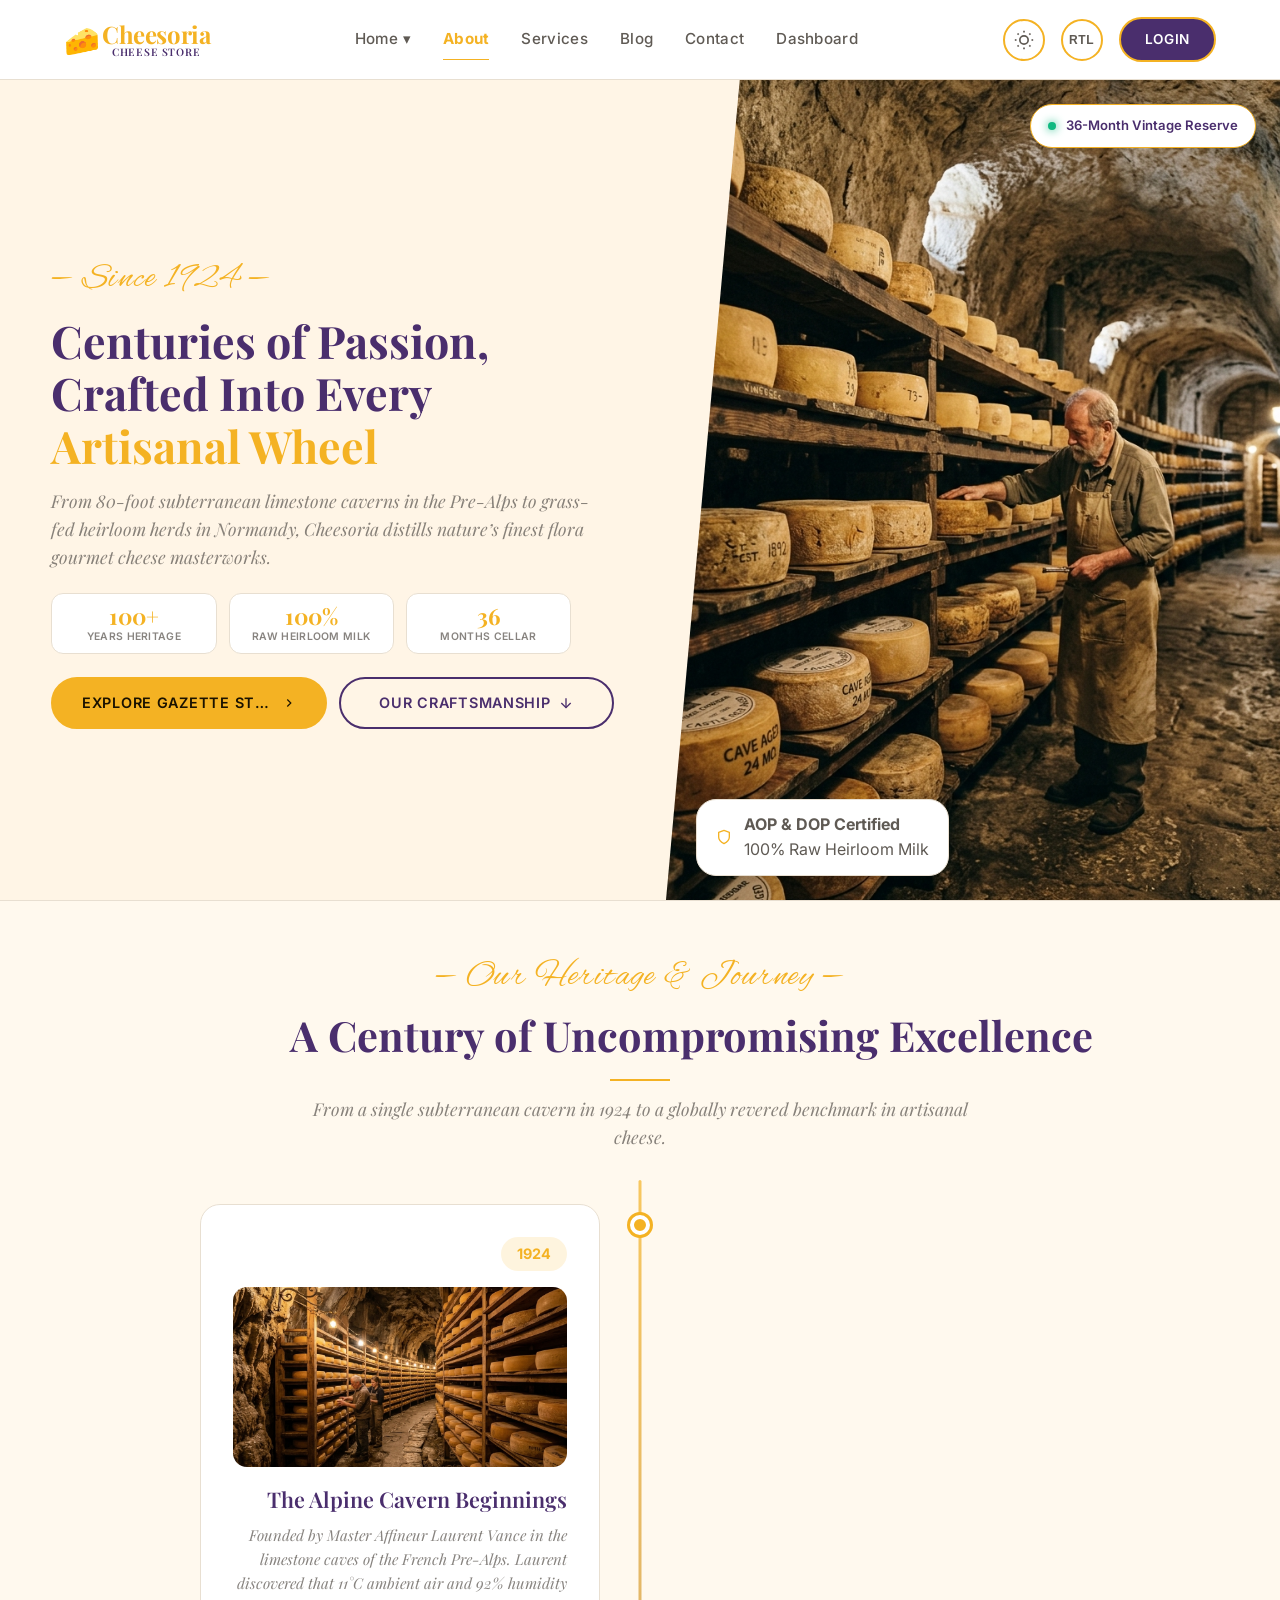
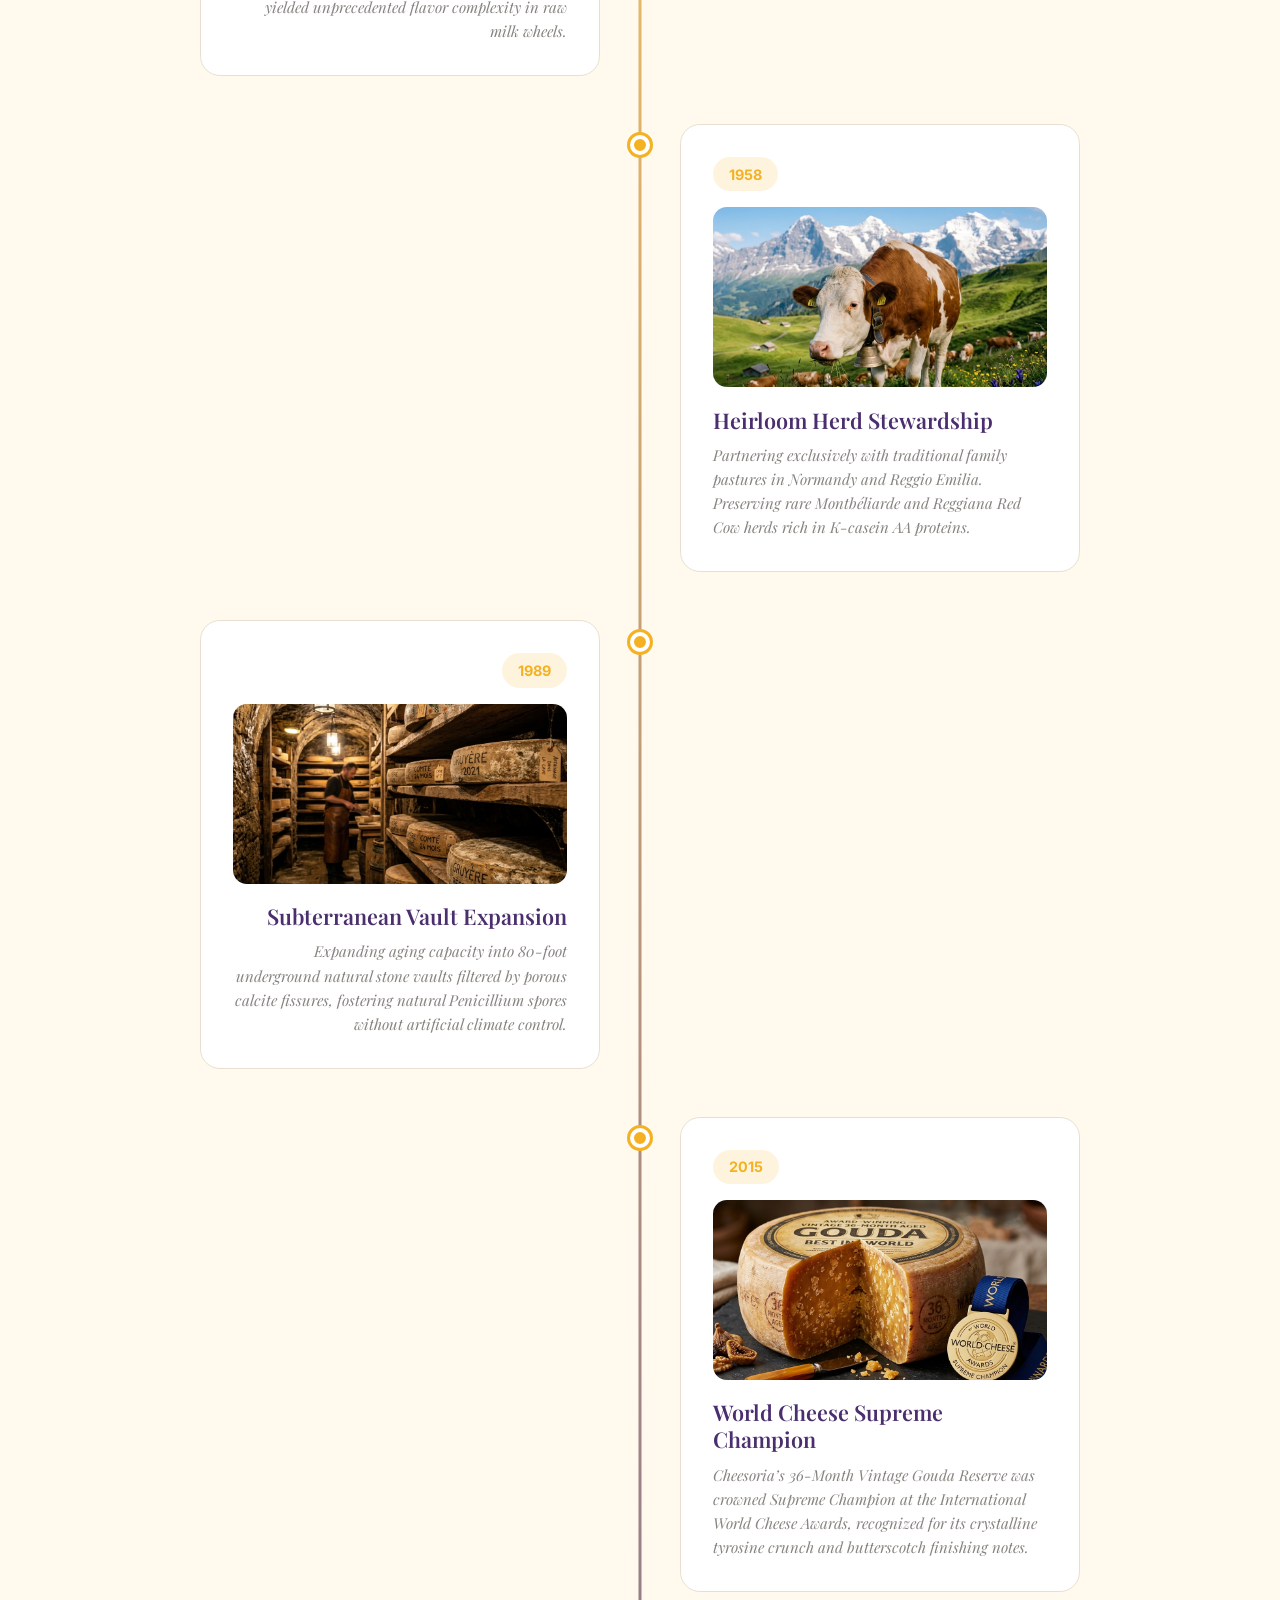
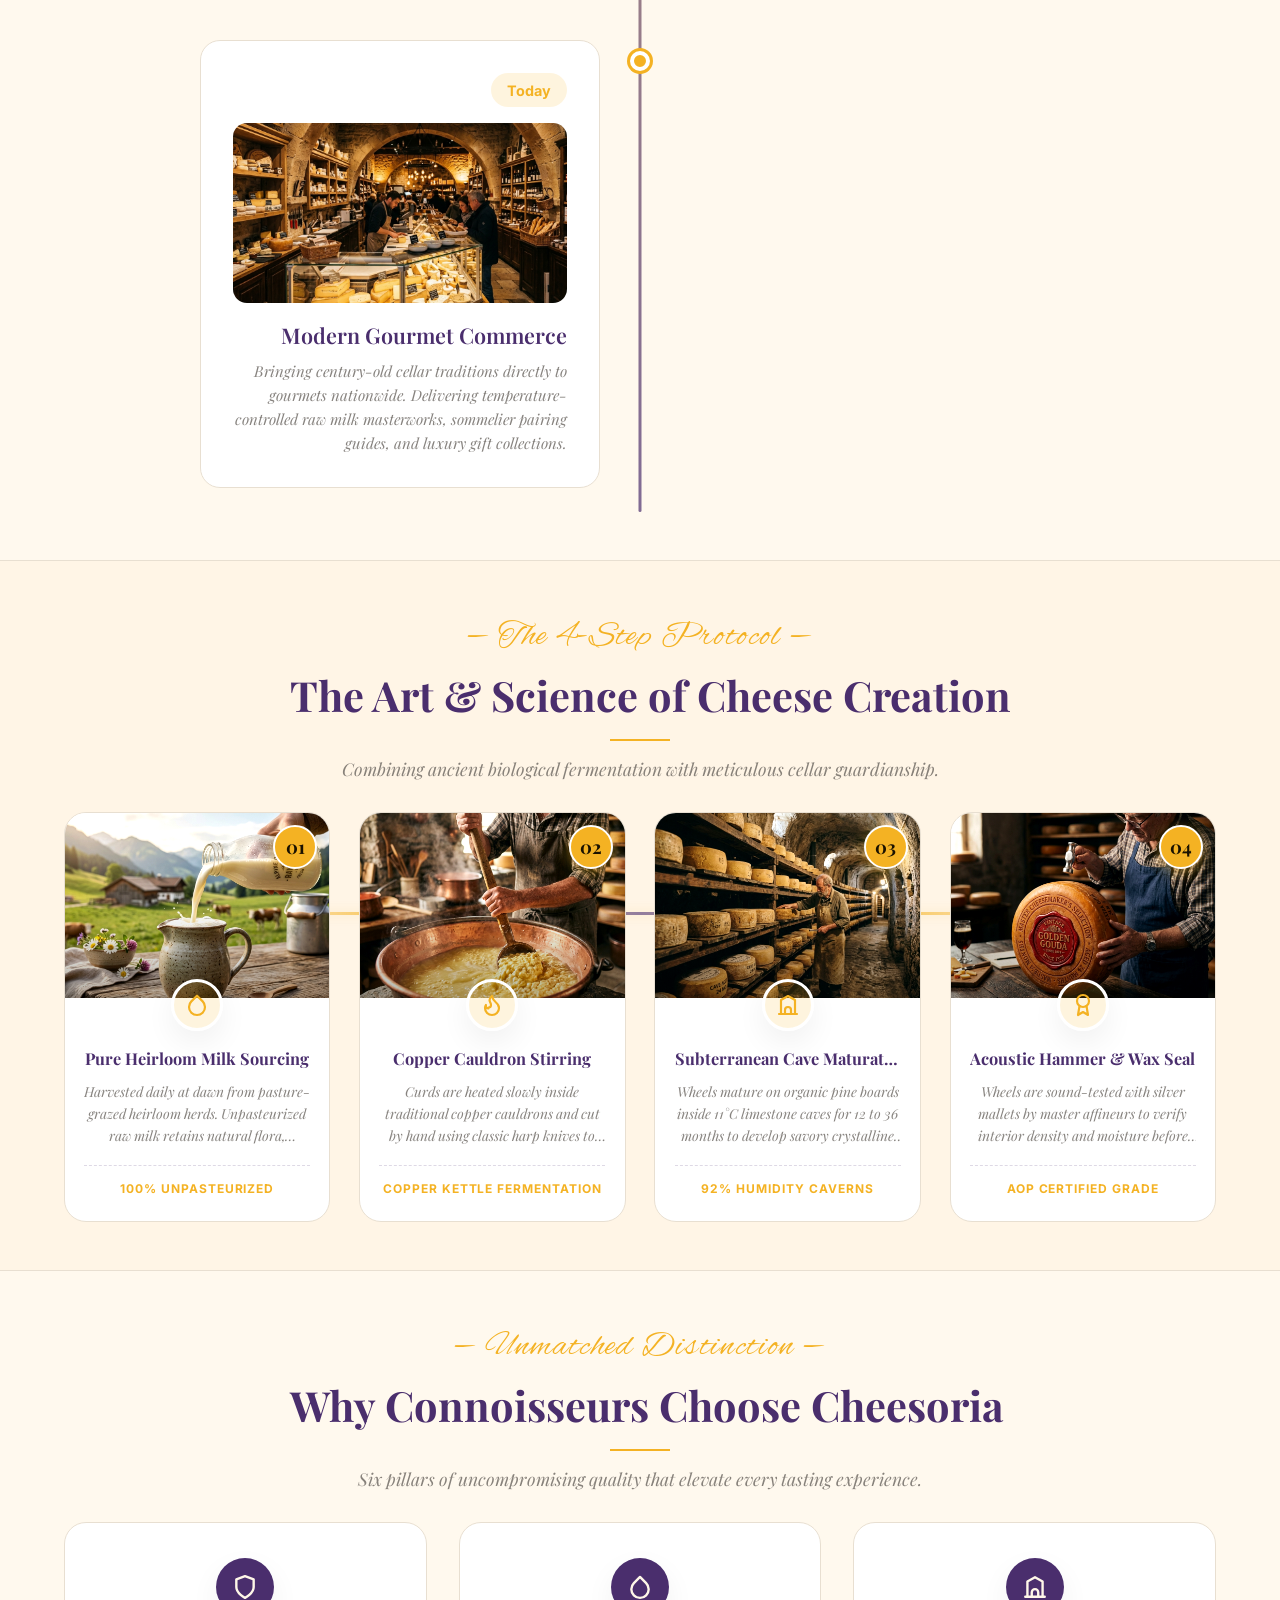
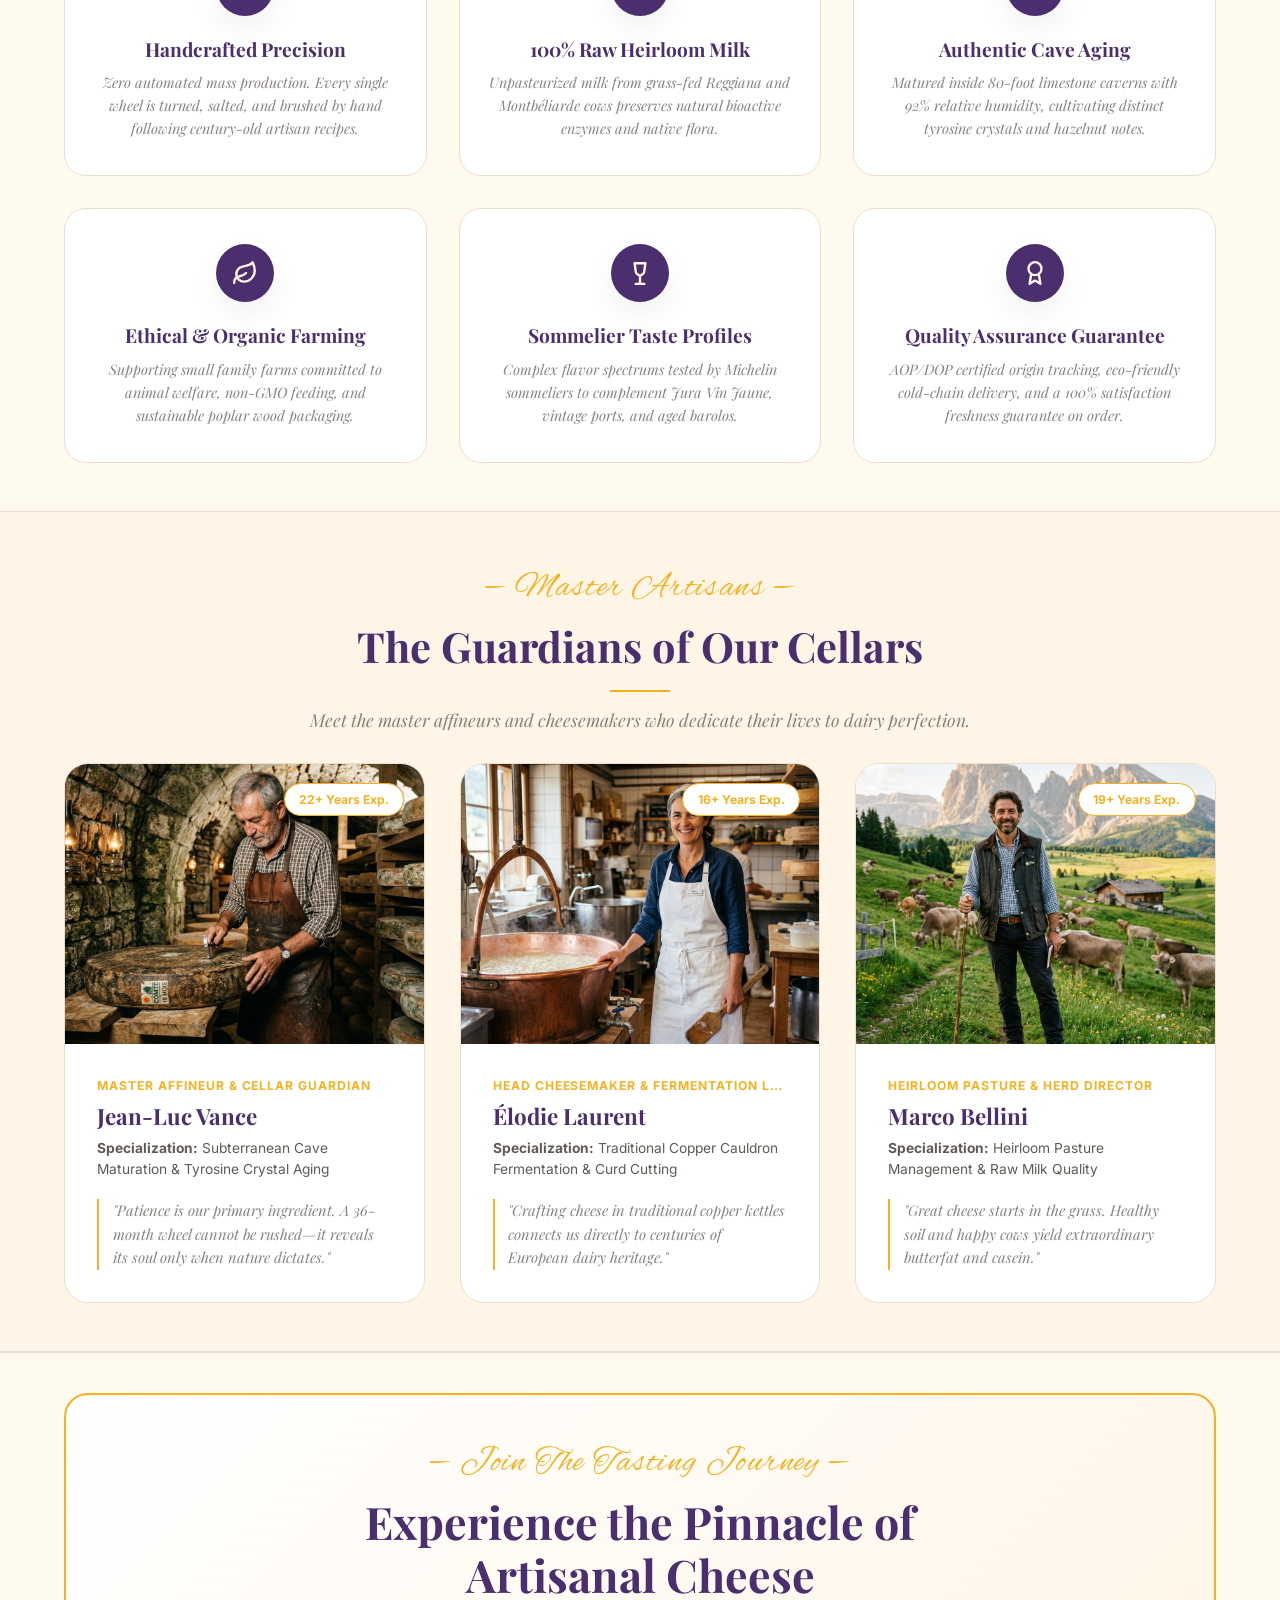
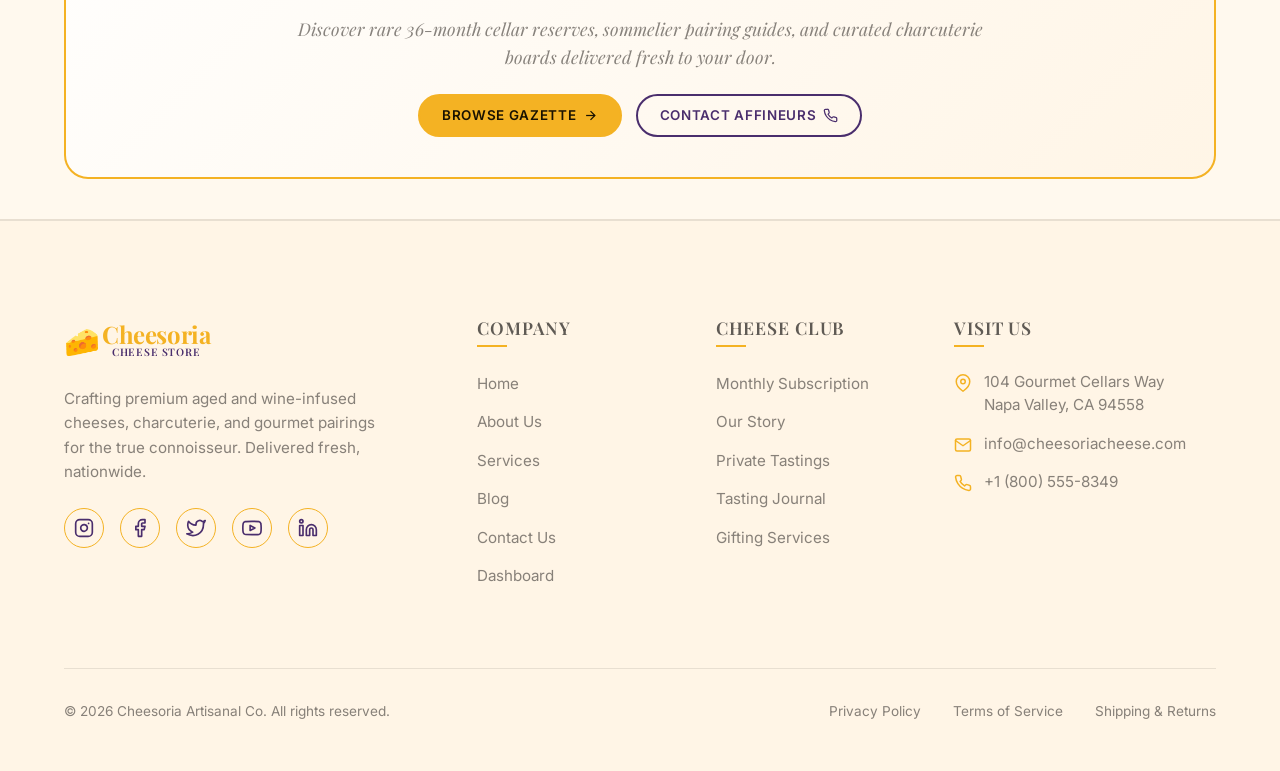
==== commit 441b79ce: "updated files" ====
--- a/about.html
+++ b/about.html
@@ -108,7 +108,7 @@
     <!-- ==========================================================================
          SECTION 2: OUR STORY — Premium Timeline of Cheesoria's Journey
          ========================================================================== -->
-    <section id="our-story" class="our-story-section section-primary-bg">
+    <section id="our-story" class="our-story-section section-light-bg">
       <div class="container">
         
         <div class="section-header">
@@ -203,7 +203,7 @@
     <!-- ==========================================================================
          SECTION 3: OUR CRAFTSMANSHIP — Step-by-Step Cheese-Making Process
          ========================================================================== -->
-    <section id="craftsmanship" class="craftsmanship-section section-light-bg">
+    <section id="craftsmanship" class="craftsmanship-section section-primary-bg">
       <div class="container">
 
         <div class="section-header">
@@ -319,7 +319,7 @@
     <!-- ==========================================================================
          SECTION 4: WHY CHOOSE CHEESORIA — 6 Premium Feature Cards Grid
          ========================================================================== -->
-    <section id="why-cheesoria" class="why-cheesoria-section section-primary-bg">
+    <section id="why-cheesoria" class="why-cheesoria-section section-light-bg">
       <div class="container">
 
         <div class="section-header">
@@ -404,7 +404,7 @@
     <!-- ==========================================================================
          SECTION 5: MEET OUR CHEESEMAKERS — Master Artisans Profile Cards
          ========================================================================== -->
-    <section id="cheesemakers" class="cheesemakers-section section-light-bg">
+    <section id="cheesemakers" class="cheesemakers-section section-primary-bg">
       <div class="container">
 
         <div class="section-header">
@@ -477,7 +477,7 @@
     <!-- ==========================================================================
          SECTION 6: CALL-TO-ACTION BANNER — Join The Tasting Journey
          ========================================================================== -->
-    <section id="our-promise-cta" class="promise-cta-section section-primary-bg">
+    <section id="our-promise-cta" class="promise-cta-section section-light-bg">
       <div class="container">
 
         <!-- Luxurious CTA Glass Banner -->
--- a/css/index.css
+++ b/css/index.css
@@ -1598,7 +1598,7 @@
   .testimonial-text {
     font-size: 1.02rem !important;
     line-height: 1.7 !important;
-    min-height: 8.5em !important; /* Ensures exact 5-line paragraph height across all 4 cards */
+    min-height: 9.2em !important; /* Ensures exact 5-line paragraph height alignment across all 4 cards including Sarah J. */
     margin-bottom: 1.5rem !important;
   }
   .testimonial-author {
--- a/css/about.css
+++ b/css/about.css
@@ -399,6 +399,8 @@
 .our-story-section {
   padding: 3rem 0;
   position: relative;
+  background-color: var(--bg-light-theme);
+  border-bottom: 1px solid var(--border-color);
 }
 
 .story-timeline-wrapper {
@@ -552,6 +554,8 @@
   padding: 3rem 0;
   position: relative;
   overflow: hidden;
+  background-color: var(--bg-primary-theme);
+  border-bottom: 1px solid var(--border-color);
 }
 
 .craft-pipeline-wrapper {
@@ -772,6 +776,9 @@
    ========================================================================== */
 .why-cheesoria-section {
   padding: 3rem 0;
+  position: relative;
+  background-color: var(--bg-light-theme);
+  border-bottom: 1px solid var(--border-color);
 }
 
 .features-grid {
@@ -851,6 +858,9 @@
    ========================================================================== */
 .cheesemakers-section {
   padding: 3rem 0;
+  position: relative;
+  background-color: var(--bg-primary-theme);
+  border-bottom: 1px solid var(--border-color);
 }
 
 .cheesemakers-grid {
@@ -967,6 +977,10 @@
    ========================================================================== */
 .promise-cta-section {
   padding: 2.5rem 0;
+  position: relative;
+  background-color: var(--bg-light-theme);
+  border-top: 1px solid var(--border-color);
+  border-bottom: 1px solid var(--border-color);
 }
 
 /* CTA Glass Banner */
